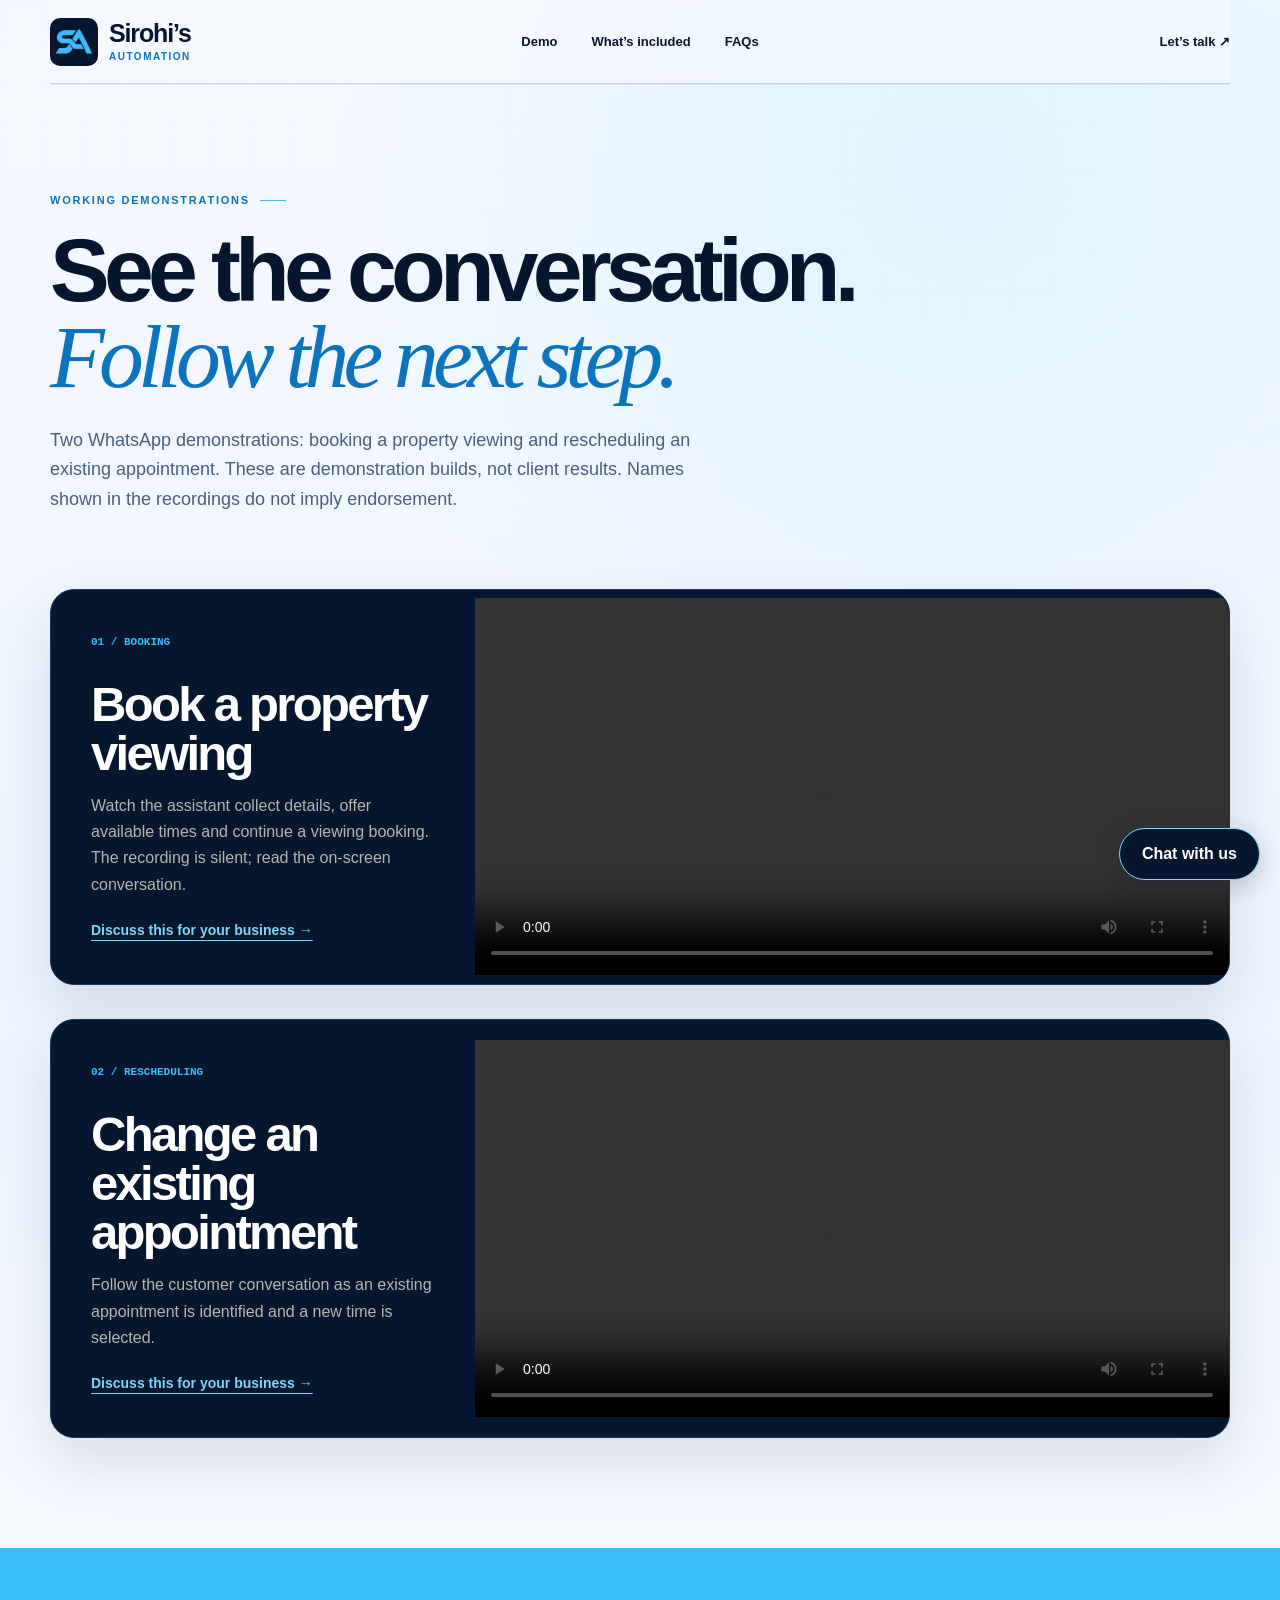
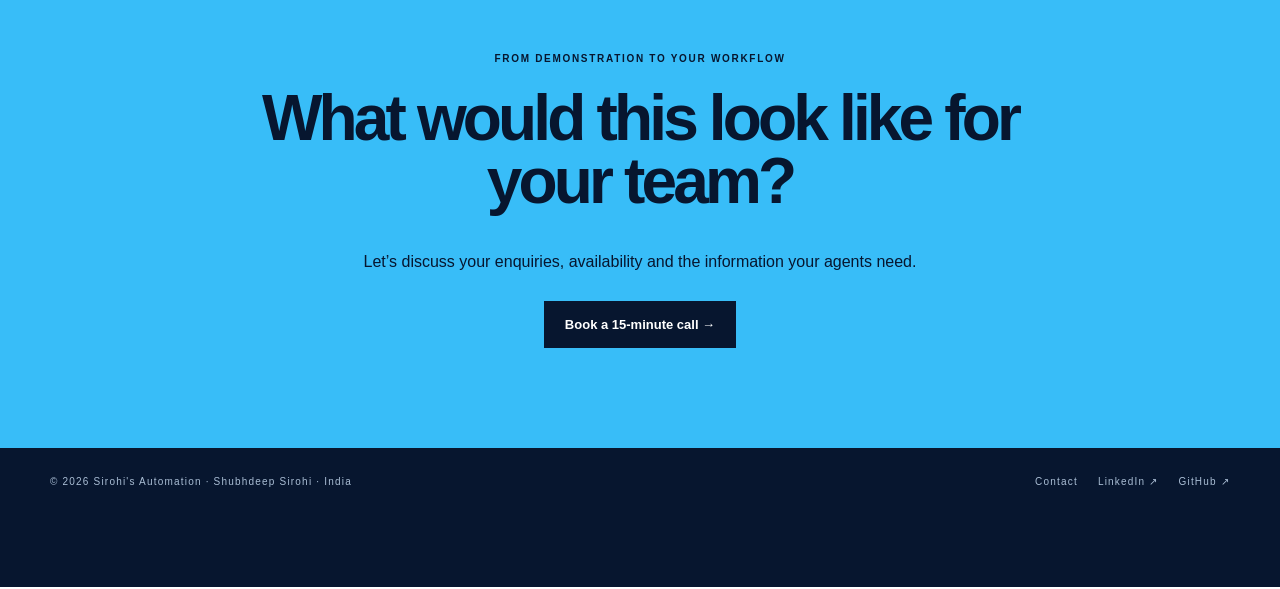
==== demos.html @ 4682abd0 "Use WebP logo across demos page" ====
<!doctype html>
<html lang="en"><head><meta charset="utf-8"><meta name="viewport" content="width=device-width,initial-scale=1"><title>Booking & Rescheduling Demos | Sirohi's Automation</title><meta name="description" content="Watch WhatsApp property viewing booking and rescheduling demonstrations, then discuss an enquiry workflow for your real-estate business."><link rel="canonical" href="https://sirohisautomation.com/demos.html"><link rel="stylesheet" href="styles.css?v=real-estate-5"><link rel="icon" type="image/webp" href="sirohi-logo.webp"></head><body><div class="page-noise" aria-hidden="true"></div><a class="skip-link" href="#main">Skip to content</a><header class="site-header"><a class="wordmark" href="index.html"><img class="brand-icon" src="sirohi-logo.webp" alt="" width="48" height="48"><span class="brand-text">Sirohi’s<span>Automation</span></span></a><nav aria-label="Main navigation"><a href="index.html#demo">Demo</a><a href="index.html#offer">What’s included</a><a href="index.html#faq">FAQs</a></nav><a class="header-cta" href="https://calendly.com/shubhdeepsirohi/30min" target="_blank" rel="noopener noreferrer">Let’s talk ↗</a></header><main id="main"><section class="demos-hero"><span class="kicker">WORKING DEMONSTRATIONS</span><h1>See the conversation.<br><em>Follow the next step.</em></h1><p>Two WhatsApp demonstrations: booking a property viewing and rescheduling an existing appointment. These are demonstration builds, not client results. Names shown in the recordings do not imply endorsement.</p></section><section class="demo-grid"><article class="demo-card"><div class="demo-card-copy"><span>01 / BOOKING</span><h2>Book a property viewing</h2><p>Watch the assistant collect details, offer available times and continue a viewing booking. The recording is silent; read the on-screen conversation.</p><a class="text-link" href="https://calendly.com/shubhdeepsirohi/30min" target="_blank" rel="noopener noreferrer">Discuss this for your business →</a></div><video controls preload="metadata" playsinline aria-label="Book a property viewing demonstration"><source src="booking-demo.mp4" type="video/mp4"><a href="booking-demo.mp4">Download this demo</a></video></article><article class="demo-card"><div class="demo-card-copy"><span>02 / RESCHEDULING</span><h2>Change an existing appointment</h2><p>Follow the customer conversation as an existing appointment is identified and a new time is selected.</p><a class="text-link" href="https://calendly.com/shubhdeepsirohi/30min" target="_blank" rel="noopener noreferrer">Discuss this for your business →</a></div><video controls preload="metadata" playsinline aria-label="Change an existing appointment demonstration"><source src="reschedule-demo.mp4" type="video/mp4"><a href="reschedule-demo.mp4">Download this demo</a></video></article></section><section class="demos-closing"><span>FROM DEMONSTRATION TO YOUR WORKFLOW</span><h2>What would this look like for your team?</h2><p>Let’s discuss your enquiries, availability and the information your agents need.</p><a href="https://calendly.com/shubhdeepsirohi/30min" target="_blank" rel="noopener noreferrer">Book a 15-minute call →</a></section></main><footer><span>© 2026 Sirohi's Automation · Shubhdeep Sirohi · India</span><div><a href="https://calendly.com/shubhdeepsirohi/30min" target="_blank" rel="noopener noreferrer">Contact</a><a href="https://www.linkedin.com/in/shubhdeep-sirohi-b2a466288/">LinkedIn ↗</a><a href="https://github.com/shubhdeepsirohi-del">GitHub ↗</a></div></footer><details class="business-chat">
  <summary><span class="chat-open-label">Chat with us</span><span class="chat-close-label">Close chat</span></summary>
  <section class="business-chat-panel" aria-label="Sirohi's Automation assistant">
    <div class="business-chat-header"><strong>Sirohi's Automation</strong><a href="https://cdn.botpress.cloud/webchat/v3.7/shareable.html?configUrl=https://files.bpcontent.cloud/2026/09/03/00/20260903002242-D4VPPEIN.json" target="_blank" rel="noopener noreferrer">Open in new tab ↗</a></div>
    <iframe src="https://cdn.botpress.cloud/webchat/v3.7/shareable.html?configUrl=https://files.bpcontent.cloud/2026/09/03/00/20260903002242-D4VPPEIN.json" title="Chat with Sirohi's Automation" loading="lazy" allow="clipboard-write"></iframe>
  </section>
</details>
<div class="scroll-progress" aria-hidden="true"><i></i></div><div class="cursor-glow" aria-hidden="true"></div><script>
(() => {
  const progress=document.querySelector('.scroll-progress i');
  const glow=document.querySelector('.cursor-glow');
  const revealables=[...document.querySelectorAll('main section, .demo-card, .journey article, .capability-grid article, .principles article, .faq-list details, .plans-table-wrap, .plans-cta')];
  revealables.forEach((el,i)=>{el.classList.add('reveal'); if(i%5===1)el.classList.add('reveal-delay-1'); if(i%5===2)el.classList.add('reveal-delay-2'); if(i%5===3)el.classList.add('reveal-delay-3');});
  const io=new IntersectionObserver(entries=>entries.forEach(e=>{if(e.isIntersecting){e.target.classList.add('in-view');io.unobserve(e.target)}}),{threshold:.12,rootMargin:'0px 0px -8% 0px'});
  revealables.forEach(el=>io.observe(el));
  const update=()=>{const h=document.documentElement.scrollHeight-innerHeight; progress.style.width=(h>0?(scrollY/h)*100:0)+'%';};
  addEventListener('scroll',update,{passive:true}); update();
  addEventListener('pointermove',e=>{if(glow){glow.style.opacity='.75';glow.style.left=e.clientX+'px';glow.style.top=e.clientY+'px';}},{passive:true});
})();
</script></body></html>
---- styles.css ----
:root{--ink:#10110f;--paper:#f3f1e9;--lime:#c7ff3d;--muted:#65665f}*{box-sizing:border-box}html{scroll-behavior:smooth}body{margin:0;background:var(--paper);color:var(--ink);font-family:Arial,Helvetica,sans-serif}a{color:inherit;text-decoration:none}.site-header{width:min(1180px,calc(100% - 40px));height:84px;margin:auto;display:grid;grid-template-columns:1fr auto 1fr;align-items:center;border-bottom:1px solid #c9c7be}.wordmark{font-size:25px;font-weight:900;letter-spacing:-.08em}.wordmark span{color:#79a900}nav{display:flex;gap:34px;font-size:13px;font-weight:700}.header-cta{justify-self:end;font-size:13px;font-weight:800}.hero{width:min(1180px,calc(100% - 40px));min-height:650px;margin:auto;padding:86px 0 76px;display:grid;grid-template-columns:1.12fr .88fr;gap:80px;align-items:center}.eyebrow{display:flex;align-items:center;gap:10px;font-size:12px;font-weight:800;letter-spacing:.14em;text-transform:uppercase}.eyebrow span{width:9px;height:9px;background:#79a900;border-radius:50%;box-shadow:0 0 0 5px #dbeeb0}.hero h1{margin:26px 0 24px;font-size:clamp(54px,6.3vw,91px);line-height:.94;letter-spacing:-.065em}.hero h1 em{color:#6f9615;font-family:Georgia,serif;font-weight:400}.hero-copy>p{max-width:630px;color:#51524d;font-size:18px;line-height:1.65}.hero-actions{display:flex;gap:12px;margin-top:38px}.button{min-height:50px;padding:0 22px;display:inline-flex;align-items:center;justify-content:center;border:1px solid var(--ink);font-size:13px;font-weight:800}.button.primary{color:var(--paper);background:var(--ink)}.system-card{position:relative;padding:24px;background:var(--ink);color:white;box-shadow:18px 18px 0 #cfd0c7;transform:rotate(1.2deg)}.system-card-top{display:flex;justify-content:space-between;font-size:10px;font-weight:800;letter-spacing:.15em;color:#a7a99f}.status{color:var(--lime)}.status i{display:inline-block;width:7px;height:7px;border-radius:50%;background:var(--lime)}.conversation{margin:28px 0 22px;display:flex;flex-direction:column;gap:10px}.bubble{width:86%;padding:13px 15px;font-size:13px;line-height:1.45;border-radius:3px 15px 15px 15px;background:#292b27}.bubble.customer{width:auto;max-width:82%;align-self:flex-end;color:var(--ink);background:var(--lime);border-radius:15px 3px 15px 15px}.system-line{display:flex;justify-content:space-between;padding:14px 0;border-top:1px solid #33352f;font-size:12px}.system-line b{color:var(--lime)}.confirmation{margin-top:16px;padding:17px;background:var(--lime);color:var(--ink);display:flex;flex-direction:column;gap:5px}.confirmation small{font-size:9px;font-weight:900;letter-spacing:.16em}.confirmation strong{font-size:19px}.signal-bar{min-height:66px;padding:18px 30px;background:var(--lime);display:flex;justify-content:center;align-items:center;gap:34px;font-size:11px;font-weight:900;letter-spacing:.12em}.signal-bar i{width:5px;height:5px;border-radius:50%;background:var(--ink)}.section{padding:110px max(20px,calc((100% - 1180px)/2))}.section-heading{display:grid;grid-template-columns:1.25fr .75fr;gap:70px;align-items:end;margin-bottom:64px}.section-heading.compact{margin-bottom:48px}.kicker,.proof-label{display:block;margin-bottom:17px;color:#688b17;font-size:11px;font-weight:900;letter-spacing:.16em}.section-heading h2,.approach h2,.about h2{margin:0;font-size:clamp(39px,5vw,66px);line-height:1;letter-spacing:-.055em}.section-heading>p{margin:0;color:var(--muted);line-height:1.7}.work{background:#fffef8}.journey{display:grid;grid-template-columns:repeat(4,1fr);border-block:1px solid #c9c7be}.journey article{min-height:220px;padding:25px 24px 30px;border-right:1px solid #c9c7be}.journey article:first-child{padding-left:0}.journey article:last-child{border:0}.journey article>span,.capability-grid article>span{color:#688b17;font:700 11px monospace}.journey h3{margin:72px 0 10px;font-size:21px}.journey p,.capability-grid p{margin:0;color:var(--muted);line-height:1.55}.proof-panel{margin-top:48px;padding:42px;background:var(--ink);color:white;display:grid;grid-template-columns:1fr auto;gap:70px;align-items:end}.proof-panel h3{margin:0 0 13px;font-size:30px}.proof-panel p{max-width:670px;margin:0;color:#b5b6af;line-height:1.65}.proof-panel a{color:var(--lime);font-size:13px;font-weight:800}.capability-grid{display:grid;grid-template-columns:repeat(2,1fr);border:1px solid #c9c7be}.capability-grid article{min-height:230px;padding:34px;border-bottom:1px solid #c9c7be}.capability-grid article:nth-child(odd){border-right:1px solid #c9c7be}.capability-grid article:nth-child(n+3){border-bottom:0}.capability-grid h3{margin:45px 0 12px;font-size:20px}.approach{background:var(--ink);color:white;display:grid;grid-template-columns:.9fr 1.1fr;gap:100px}.principles article{display:grid;grid-template-columns:50px 1fr;gap:20px;padding:29px 0;border-top:1px solid #393b35}.principles article:last-child{border-bottom:1px solid #393b35}.principles>article>span{color:var(--lime);font:700 11px monospace}.principles h3{margin:0 0 8px}.principles p{margin:0;color:#aaaca3;line-height:1.6}.about{display:grid;grid-template-columns:.75fr 1.25fr;gap:90px;align-items:center}.about-mark{aspect-ratio:1;display:grid;place-items:center;background:var(--lime);font-size:clamp(80px,13vw,170px);font-weight:900;letter-spacing:-.1em}.about-copy>p{max-width:680px;color:var(--muted);font-size:18px;line-height:1.7}.social-links{display:flex;gap:13px;margin-top:30px}.social-links a{padding:13px 17px;border:1px solid var(--ink);font-size:13px;font-weight:800}.closing{padding:110px 20px;background:var(--lime);text-align:center}.closing>span{font-size:10px;font-weight:900;letter-spacing:.17em}.closing h2{margin:21px auto 35px;font-size:clamp(43px,6vw,76px);line-height:.98;letter-spacing:-.06em}.closing a{display:inline-block;padding:16px 21px;background:var(--ink);color:white;font-size:13px;font-weight:800}footer{padding:28px max(20px,calc((100% - 1180px)/2));display:flex;justify-content:space-between;background:var(--ink);color:#92948c;font-size:10px;letter-spacing:.12em}@media(max-width:850px){.site-header{grid-template-columns:1fr 1fr}.site-header nav{display:none}.hero{grid-template-columns:1fr;gap:60px}.signal-bar{justify-content:flex-start;overflow:hidden;white-space:nowrap}.section-heading,.approach,.about{grid-template-columns:1fr;gap:45px}.journey{grid-template-columns:1fr 1fr}.proof-panel{grid-template-columns:1fr}.about-mark{max-width:450px}}@media(max-width:540px){.site-header,.hero{width:calc(100% - 28px)}.hero{min-height:auto;padding:60px 0}.hero h1{font-size:52px}.hero-actions{flex-direction:column}.system-card{padding:18px;box-shadow:9px 9px 0 #cfd0c7}.journey,.capability-grid{grid-template-columns:1fr}.journey article,.capability-grid article{min-height:180px;border-right:0!important;border-bottom:1px solid #c9c7be!important;padding-left:0}.proof-panel{padding:28px}.social-links{display:grid}footer{flex-direction:column;gap:10px}}
.demos-page{min-height:calc(100vh - 84px)}.demos-hero{width:min(1180px,calc(100% - 40px));margin:auto;padding:108px 0 74px}.demos-hero h1{margin:0;max-width:940px;font-size:clamp(52px,7vw,92px);line-height:.96;letter-spacing:-.065em}.demos-hero h1 em{color:#6f9615;font-family:Georgia,serif;font-weight:400}.demos-hero p{max-width:680px;margin:26px 0 0;color:var(--muted);font-size:18px;line-height:1.65}.demo-grid{padding:0 max(20px,calc((100% - 1180px)/2)) 110px;display:grid;gap:34px}.demo-card{overflow:hidden;background:var(--ink);color:white;display:grid;grid-template-columns:.72fr 1.28fr;align-items:stretch}.demo-card-copy{padding:46px 40px;display:flex;flex-direction:column;justify-content:center}.demo-card-copy>span{color:var(--lime);font:700 11px monospace}.demo-card-copy h2{margin:32px 0 15px;font-size:clamp(30px,4vw,49px);line-height:1;letter-spacing:-.055em}.demo-card-copy p{margin:0;color:#b5b6af;line-height:1.65}.demo-card video{display:block;width:100%;height:100%;min-height:390px;object-fit:contain;background:#050505}.demos-closing{padding:100px 20px;background:var(--lime);text-align:center}.demos-closing>span{font-size:10px;font-weight:900;letter-spacing:.17em}.demos-closing h2{max-width:820px;margin:21px auto 35px;font-size:clamp(40px,5vw,67px);line-height:.98;letter-spacing:-.06em}.demos-closing a{display:inline-block;padding:16px 21px;background:var(--ink);color:white;font-size:13px;font-weight:800}@media(max-width:850px){.demos-hero{padding:72px 0 52px}.demo-card{grid-template-columns:1fr}.demo-card-copy{padding:36px 28px}.demo-card video{min-height:0}}@media(max-width:540px){.demos-hero{width:calc(100% - 28px)}.demos-hero h1{font-size:50px}.demo-grid{padding-bottom:70px}.demo-card-copy{padding:30px 24px}}
:root{--ink:#07162f;--paper:#edf4ff;--lime:#38bdf8;--muted:#496078}body{background:var(--paper);color:var(--ink)}.site-header{border-bottom-color:#bfd0e5}.wordmark span{color:#0b74bd}.eyebrow span{background:#38bdf8;box-shadow:0 0 0 5px #cceeff}.hero h1 em,.kicker,.proof-label,.journey article>span,.capability-grid article>span{color:#0b74bd}.hero-copy>p,.section-heading>p,.journey p,.capability-grid p,.about-copy>p{color:var(--muted)}.button{border-color:#12345b}.button.primary{background:#07162f;color:#fff}.system-card,.proof-panel,.approach,footer{background:#07162f}.system-card{box-shadow:18px 18px 0 #bdd0e5}.system-card-top{color:#aabed5}.status,.system-line b,.proof-panel a,.principles>article>span{color:#38bdf8}.status i{background:#38bdf8}.bubble{background:#12345b}.bubble.customer,.confirmation,.signal-bar,.about-mark,.closing{background:#38bdf8;color:#07162f}.system-line{border-top-color:#27476c}.journey,.capability-grid,.journey article,.capability-grid article{border-color:#bfd0e5}.work{background:#fff}.principles article{border-color:#27476c}.principles p,.proof-panel p,footer{color:#aabed5}.social-links a{border-color:#12345b}.closing a{background:#07162f;color:#fff}

/* Business assistant: shared across the homepage and demos. */
.business-chat{position:fixed;right:20px;bottom:20px;z-index:1000}
.business-chat>summary{list-style:none;cursor:pointer;padding:16px 22px;border:1px solid #80d5fa;border-radius:28px;background:#07162f;color:#fff;box-shadow:0 6px 24px #07162f33;font-size:16px;font-weight:700;text-align:center}
.business-chat>summary::-webkit-details-marker{display:none}
.business-chat>summary:focus-visible,.business-chat-header a:focus-visible{outline:3px solid #0b74bd;outline-offset:4px}
.chat-close-label{display:none}
.business-chat[open] .chat-open-label{display:none}
.business-chat[open] .chat-close-label{display:inline}
.business-chat-panel{position:absolute;right:0;bottom:68px;width:min(400px,calc(100vw - 32px));height:min(620px,calc(100vh - 120px));height:min(620px,calc(100dvh - 120px));display:flex;flex-direction:column;overflow:hidden;border:1px solid #bfd0e5;border-radius:16px;background:#fff;box-shadow:0 12px 48px #07162f33}
.business-chat-header{display:flex;flex-wrap:wrap;align-items:center;justify-content:space-between;gap:8px;padding:14px 16px;background:#07162f;color:#fff;font-size:14px}
.business-chat-header a{color:#80d5fa;text-decoration:underline}
.business-chat-panel iframe{display:block;width:100%;flex:1;min-height:0;border:0;background:#fff}
@media(max-width:540px){.business-chat{right:16px;bottom:16px}}

/* Sirohi Automation wordmark. */
.wordmark{display:inline-block;justify-self:start;font-size:25px;line-height:1;letter-spacing:-.04em}
.wordmark span{display:block;margin-top:5px;font-size:11px;line-height:1.2;letter-spacing:.14em;text-transform:uppercase}

/* Sirohi Automation logo lockup. */
.wordmark{display:flex;align-items:center;gap:11px}
.wordmark .brand-icon{display:block;flex:none;width:48px;height:48px;object-fit:contain;background:#07162f;border-radius:10px}
.wordmark .brand-text{display:block;margin:0;color:var(--ink);font-size:25px;line-height:1;letter-spacing:-.04em;text-transform:none}
.wordmark .brand-text>span{margin-top:5px;color:#0b74bd;font-size:10px;line-height:1.2;letter-spacing:.15em;text-transform:uppercase}
.about-mark{background:#07162f;overflow:hidden}
.about-mark img{display:block;width:100%;height:auto;object-fit:contain}
@media(max-width:540px){.site-header{grid-template-columns:auto 1fr;column-gap:12px}.wordmark{gap:8px}.wordmark .brand-icon{width:40px;height:40px}.wordmark .brand-text{font-size:22px}.wordmark .brand-text>span{font-size:9px}.header-cta{font-size:12px}}

/* Real-estate offer and direct enquiry flow. */
html{scroll-padding-top:24px}a:focus-visible,summary:focus-visible{outline:3px solid #0b74bd;outline-offset:5px}.skip-link{position:absolute;left:20px;top:-100px;padding:14px;background:#fff;z-index:2000}.skip-link:focus{top:10px}.hero{gap:48px;min-height:610px;padding:68px 0}.hero h1{font-size:clamp(44px,5.1vw,70px);line-height:1.02}.hero-note,.section-note{font-size:14px!important;line-height:1.7;color:var(--muted)}.section-note{margin:24px 0}.hero-actions{flex-wrap:wrap}.demo-card-copy h3{font-size:34px;line-height:1.1;letter-spacing:-.035em}.text-link{display:inline-block;margin-top:24px;font-size:14px;font-weight:700;text-decoration:underline;text-underline-offset:5px}.demo-card .text-link{color:#80d5fa}.demo-card video{height:auto;min-height:0;align-self:center}.demo-card{background:#07162f}.demos-hero h1 em{color:#0b74bd}.demos-closing{background:#38bdf8}.journey h3{margin-top:40px}.capability-grid article{border-bottom:1px solid #bfd0e5}.faq-list{max-width:900px}.faq-list details{border-top:1px solid #bfd0e5;padding:22px 0}.faq-list details:last-child{border-bottom:1px solid #bfd0e5}.faq-list summary{cursor:pointer;font-size:19px;font-weight:700;line-height:1.4}.faq-list p{color:var(--muted);line-height:1.75;max-width:800px;margin-bottom:0}.closing>p,.demos-closing>p{max-width:750px;margin:0 auto 26px;line-height:1.7}.closing .contact-note{margin-top:24px;font-size:14px}.closing .contact-note a,.closing .alternate-contact{padding:0;background:transparent;color:var(--ink);text-decoration:underline}.closing .alternate-contact{font-size:14px}footer{gap:24px;padding-bottom:100px}footer div{display:flex;flex-wrap:wrap;gap:20px}.system-card{transform:none}.about-mark{max-width:290px}.about{grid-template-columns:.6fr 1.4fr}.kicker{line-height:1.6}
@media(max-width:850px){.about{grid-template-columns:1fr}.hero{gap:42px}.section{padding-top:72px;padding-bottom:72px}}@media(max-width:540px){.hero h1{font-size:45px}.hero-actions{align-items:stretch}.system-card-top{gap:10px;font-size:9px}.confirmation strong{font-size:17px}.section-heading{gap:24px}.journey article{padding:24px 0}.capability-grid article{padding:25px!important}.site-header{height:82px}.header-cta{padding:12px 0}.closing{padding:75px 20px}.about-mark{max-width:220px}.demo-card-copy h3{font-size:30px}}
@media(prefers-reduced-motion:reduce){html{scroll-behavior:auto}}

/* Layered SA monogram: compact fintech-style lockup, original to Sirohi's Automation. */
.wordmark .brand-monogram{position:relative;display:block;flex:none;width:48px;height:48px;background:transparent;border-radius:0;overflow:visible}
.brand-monogram i,.brand-monogram b{position:absolute;display:grid;place-items:center;width:34px;height:40px;border-radius:9px;font-style:normal;font-size:24px;font-weight:900;line-height:1;letter-spacing:-.08em;color:#fff;box-shadow:0 3px 10px #07162f26}
.brand-monogram i{left:0;top:1px;background:#07162f;z-index:2}
.brand-monogram b{right:0;bottom:1px;background:#0b74bd;z-index:1}
.wordmark .brand-text{font-weight:900;letter-spacing:-.045em}
@media(max-width:540px){.wordmark .brand-monogram{width:40px;height:40px}.brand-monogram i,.brand-monogram b{width:29px;height:34px;font-size:20px;border-radius:8px}}

/* Cutting-edge interaction layer */
body{overflow-x:hidden}
body::before{content:"";position:fixed;inset:0;pointer-events:none;z-index:-1;background-image:linear-gradient(#07162f08 1px,transparent 1px),linear-gradient(90deg,#07162f08 1px,transparent 1px);background-size:72px 72px;mask-image:linear-gradient(to bottom,black,transparent 78%)}
.scroll-progress{position:fixed;left:0;top:0;width:100%;height:3px;z-index:3000;background:transparent}
.scroll-progress i{display:block;height:100%;width:0;background:#38bdf8;box-shadow:0 0 18px #38bdf899}
.cursor-glow{position:fixed;left:0;top:0;width:260px;height:260px;border-radius:50%;pointer-events:none;z-index:-1;background:radial-gradient(circle,#38bdf51c 0,transparent 68%);transform:translate(-50%,-50%);opacity:0;transition:opacity .25s ease}
.reveal{opacity:0;transform:translateY(34px);transition:opacity .75s cubic-bezier(.2,.7,.2,1),transform .75s cubic-bezier(.2,.7,.2,1)}
.reveal.in-view{opacity:1;transform:none}
.reveal-delay-1{transition-delay:.08s}.reveal-delay-2{transition-delay:.16s}.reveal-delay-3{transition-delay:.24s}
.hero .system-card{transition:transform .5s cubic-bezier(.2,.8,.2,1),box-shadow .5s ease}
.hero .system-card:hover{transform:translateY(-8px) rotate(-.6deg);box-shadow:26px 26px 0 #bdd0e5}
.button,.header-cta,.text-link,.closing a,.plans-cta a{transition:transform .25s ease,box-shadow .25s ease,background .25s ease}
.button:hover,.header-cta:hover,.closing a:hover,.plans-cta a:hover{transform:translateY(-3px)}
.capability-grid article,.journey article,.principles article,.faq-list details{transition:background .3s ease,transform .3s ease}
.capability-grid article:hover,.journey article:hover{background:#f4f9ff}
.journey article:hover{transform:translateY(-4px)}
.demo-card{transition:transform .45s cubic-bezier(.2,.8,.2,1),box-shadow .45s ease}
.demo-card:hover{transform:translateY(-6px);box-shadow:0 24px 70px #07162f1c}
.site-header{position:sticky;top:0;z-index:100;background:#edf4ffe8;backdrop-filter:blur(18px);-webkit-backdrop-filter:blur(18px)}
.kicker{position:relative}
.kicker::after{content:"";display:inline-block;width:26px;height:1px;margin:0 0 3px 10px;background:#38bdf8}
.business-chat>summary{transition:transform .25s ease,box-shadow .25s ease}
.business-chat>summary:hover{transform:translateY(-3px);box-shadow:0 10px 30px #07162f40}
@media(max-width:540px){body::before{background-size:44px 44px}.cursor-glow{display:none}.reveal{transform:translateY(20px)}}
@media(prefers-reduced-motion:reduce){.reveal{opacity:1;transform:none;transition:none}.demo-card,.hero .system-card,.button,.header-cta,.closing a,.plans-cta a{transition:none}}

/* Premium product-visual layer */
:root{--glow:#38bdf8;--deep:#07162f;--line:#bfd0e5}
body{background:radial-gradient(circle at 75% 8%,#dff4ff 0,transparent 28%),linear-gradient(180deg,#f5f9ff 0%,#edf4ff 48%,#fff 100%)}
body::before{content:"";position:fixed;inset:0;pointer-events:none;opacity:.28;background-image:linear-gradient(rgba(7,22,47,.045) 1px,transparent 1px),linear-gradient(90deg,rgba(7,22,47,.045) 1px,transparent 1px);background-size:42px 42px;mask-image:linear-gradient(to bottom,black,transparent 70%);z-index:-1}
.site-header{background:rgba(245,249,255,.72);backdrop-filter:blur(18px);-webkit-backdrop-filter:blur(18px);position:sticky;top:0;z-index:900;box-shadow:0 1px 0 rgba(7,22,47,.05)}
.site-header nav a{position:relative;transition:color .2s ease}.site-header nav a::after{content:"";position:absolute;left:0;right:0;bottom:-9px;height:2px;background:var(--glow);transform:scaleX(0);transform-origin:left;transition:transform .25s ease}.site-header nav a:hover{color:#0b74bd}.site-header nav a:hover::after{transform:scaleX(1)}
.hero{position:relative;isolation:isolate;min-height:720px}.hero-copy{position:relative;z-index:2}.hero h1{font-weight:800;text-wrap:balance}.hero h1 em{position:relative}.hero h1 em::after{content:"";position:absolute;left:0;right:12%;bottom:-8px;height:3px;background:linear-gradient(90deg,var(--glow),transparent);transform-origin:left}
.hero-actions .button{transition:transform .25s ease,box-shadow .25s ease,background .25s ease}.hero-actions .button:hover{transform:translateY(-4px);box-shadow:0 14px 30px rgba(7,22,47,.14)}
.system-card{overflow:visible;border:1px solid #27476c;border-radius:22px;box-shadow:24px 24px 0 rgba(189,208,229,.8),0 30px 70px rgba(7,22,47,.15);transform:rotate(1deg);transition:transform .5s cubic-bezier(.2,.8,.2,1),box-shadow .5s ease}.system-card:hover{transform:rotate(0) translateY(-10px);box-shadow:30px 34px 0 rgba(189,208,229,.65),0 40px 90px rgba(7,22,47,.22)}
.system-card-top{padding-bottom:5px}.live-dot{display:inline-block;width:7px;height:7px;margin-right:7px;border-radius:50%;background:#38bdf8;box-shadow:0 0 0 5px rgba(56,189,248,.12),0 0 18px #38bdf8;animation:pulse-dot 1.8s infinite}
.system-head{display:flex;justify-content:space-between;align-items:end;margin:24px 0 20px;padding-bottom:18px;border-bottom:1px solid #27476c}.micro-label,.system-grid span{display:block;font-size:9px;letter-spacing:.14em;color:#8fa8c3;font-weight:800}.system-head strong{display:block;margin-top:5px;font-size:24px}.confidence{font-size:20px;font-weight:800;color:#38bdf8;text-align:right}.confidence small{display:block;color:#8fa8c3;font-size:8px;text-transform:uppercase;letter-spacing:.12em}
.flow-visual{display:grid;grid-template-columns:1fr 26px 1fr 26px 1fr;align-items:center;margin:8px 0 25px}.flow-node{padding:12px 8px;border:1px solid #27476c;border-radius:12px;background:#0b203f;text-align:center;transition:transform .3s ease,border-color .3s ease}.flow-node:hover{transform:translateY(-4px);border-color:#38bdf8}.flow-node.active{border-color:#38bdf8;box-shadow:inset 0 0 22px rgba(56,189,248,.08)}.node-icon{display:grid;place-items:center;width:27px;height:27px;margin:0 auto 7px;border-radius:8px;background:#38bdf8;color:#07162f;font-size:9px;font-weight:900}.flow-node b{display:block;font-size:9px;letter-spacing:.08em}.flow-node small{display:block;margin-top:4px;color:#8fa8c3;font-size:8px}.flow-connector{display:flex;gap:3px;justify-content:center}.flow-connector i{width:4px;height:4px;border-radius:50%;background:#38bdf8;animation:travel 1.2s infinite}.flow-connector i:nth-child(2){animation-delay:.2s}.flow-connector i:nth-child(3){animation-delay:.4s}
.system-grid{display:grid;grid-template-columns:repeat(3,1fr);gap:1px;margin-top:18px;background:#27476c}.system-grid>div{padding:12px;background:#07162f}.system-grid b{display:block;margin-top:5px;font-size:11px;color:#dbeeff}.confirmation{border-radius:12px}.confirmation span{font-size:10px;opacity:.72}.floating-chip{position:absolute;padding:8px 11px;border:1px solid rgba(56,189,248,.35);border-radius:999px;background:rgba(7,22,47,.88);backdrop-filter:blur(8px);color:#dbeeff;font-size:9px;font-weight:800;letter-spacing:.08em;box-shadow:0 8px 24px rgba(7,22,47,.2);animation:float-chip 4s ease-in-out infinite}.chip-top{top:110px;right:-25px}.chip-bottom{bottom:110px;left:-35px;animation-delay:-2s}
.hero-orbit{position:absolute;border:1px solid rgba(56,189,248,.16);border-radius:50%;pointer-events:none;z-index:-1}.orbit-one{width:480px;height:480px;right:-140px;top:20px}.orbit-two{width:650px;height:650px;right:-225px;top:-65px}
.signal-bar{position:relative;overflow:hidden;background:#07162f;color:#aabed5;border-top:1px solid #27476c;border-bottom:1px solid #27476c}.signal-bar span{transition:color .2s ease}.signal-bar span:hover{color:#38bdf8}.signal-bar::after{content:"";position:absolute;inset:0;background:linear-gradient(90deg,transparent,rgba(56,189,248,.08),transparent);transform:translateX(-100%);animation:scan 5s linear infinite}
.section-heading h2{font-weight:800}.section-heading h2::selection,.hero h1::selection{background:#38bdf8;color:#07162f}
.demo-card{border:1px solid #16385e;border-radius:24px;box-shadow:0 24px 60px rgba(7,22,47,.12);transition:transform .35s ease,box-shadow .35s ease;position:relative}.demo-card:hover{transform:translateY(-8px);box-shadow:0 34px 80px rgba(7,22,47,.18)}.demo-card video{background:#030b18}.capability-grid{border-radius:20px;overflow:hidden;box-shadow:0 18px 50px rgba(7,22,47,.06)}.capability-grid article{background:rgba(255,255,255,.72);transition:background .25s ease,transform .25s ease}.capability-grid article:hover{background:#f5fbff;transform:translateY(-3px)}
.journey{border-radius:20px;overflow:hidden;box-shadow:0 18px 50px rgba(7,22,47,.05)}.journey article{background:rgba(255,255,255,.7);transition:background .25s ease}.journey article:hover{background:#f2faff}.principles article{transition:padding-left .3s ease}.principles article:hover{padding-left:12px}
.faq-list{max-width:950px}.faq-list details{border-bottom:1px solid #bfd0e5;padding:0}.faq-list summary{padding:24px 0;font-size:17px;font-weight:800;cursor:pointer;list-style:none;display:flex;justify-content:space-between;gap:20px}.faq-list summary::-webkit-details-marker{display:none}.faq-list summary::after{content:"+";font-size:24px;font-weight:400;color:#0b74bd;transition:transform .25s ease}.faq-list details[open] summary::after{transform:rotate(45deg)}.faq-list details p{max-width:760px;padding:0 0 25px;margin:0;color:#496078;line-height:1.7}
.about-mark{position:relative;overflow:hidden;border-radius:24px;box-shadow:20px 20px 0 #bdd0e5}.about-mark img{width:58%;height:58%;object-fit:contain;filter:drop-shadow(0 18px 30px rgba(7,22,47,.18));transition:transform .5s ease}.about-mark:hover img{transform:scale(1.07) rotate(-3deg)}
.closing{position:relative;overflow:hidden}.closing::before,.closing::after{content:"";position:absolute;border:1px solid rgba(7,22,47,.12);border-radius:50%;pointer-events:none}.closing::before{width:560px;height:560px;left:-240px;top:-340px}.closing::after{width:420px;height:420px;right:-180px;bottom:-300px}
.scroll-progress{height:3px;background:transparent}.scroll-progress i{background:linear-gradient(90deg,#38bdf8,#7dd3fc,#38bdf8);box-shadow:0 0 12px rgba(56,189,248,.65)}
.cursor-glow{width:320px;height:320px;background:radial-gradient(circle,rgba(56,189,248,.13),transparent 65%);filter:blur(3px);mix-blend-mode:multiply}
@keyframes pulse-dot{0%,100%{opacity:1;transform:scale(1)}50%{opacity:.45;transform:scale(.8)}}@keyframes travel{0%{opacity:.15;transform:translateX(-3px)}50%{opacity:1;transform:translateX(3px)}100%{opacity:.15;transform:translateX(-3px)}}@keyframes scan{to{transform:translateX(100%)}}@keyframes float-chip{0%,100%{transform:translateY(0)}50%{transform:translateY(-8px)}}
@media(max-width:850px){.hero{min-height:auto}.flow-visual{grid-template-columns:1fr;gap:8px}.flow-connector{transform:rotate(90deg);height:18px}.chip-top{right:5px;top:80px}.chip-bottom{left:5px;bottom:80px}.orbit-one{right:-260px}.orbit-two{right:-360px}}
@media(prefers-reduced-motion:reduce){.live-dot,.flow-connector i,.signal-bar::after,.floating-chip{animation:none}.system-card,.demo-card{transition:none}}
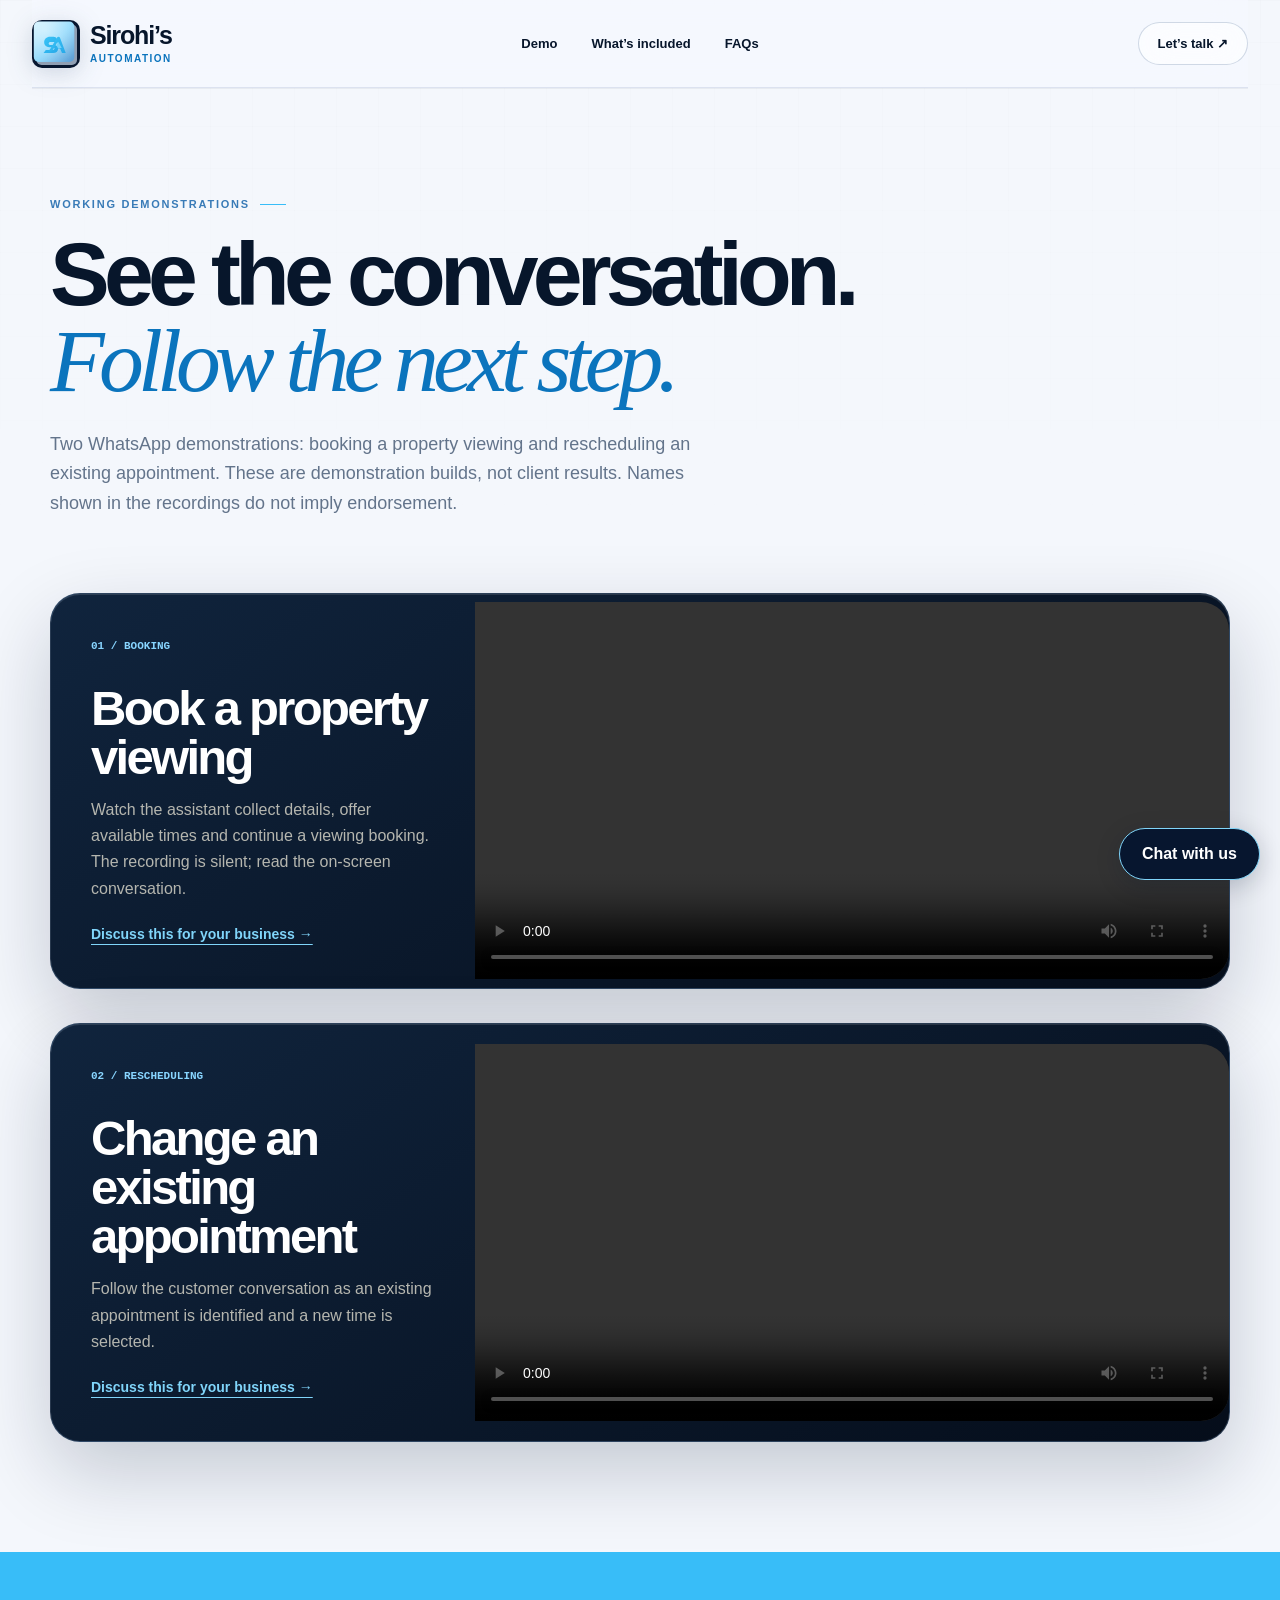
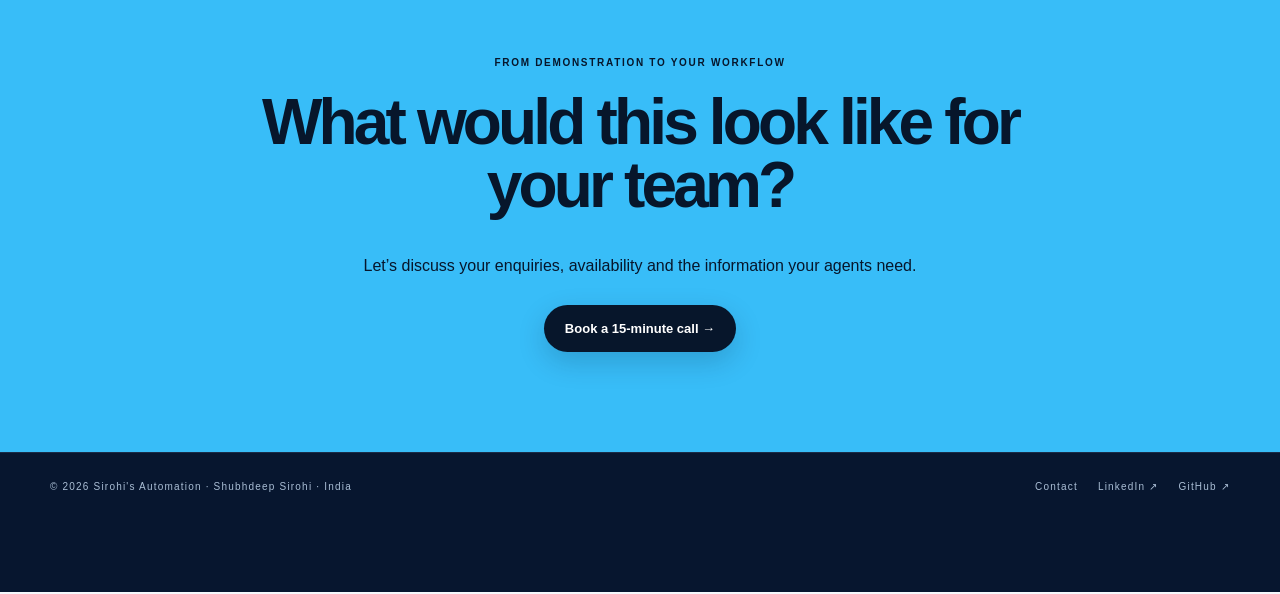
==== commit a01a2ab8: "Apply new SA logo and shared visual system across site" ====
--- a/demos.html
+++ b/demos.html
@@ -1,5 +1,5 @@
 <!doctype html>
-<html lang="en"><head><meta charset="utf-8"><meta name="viewport" content="width=device-width,initial-scale=1"><title>Booking & Rescheduling Demos | Sirohi's Automation</title><meta name="description" content="Watch WhatsApp property viewing booking and rescheduling demonstrations, then discuss an enquiry workflow for your real-estate business."><link rel="canonical" href="https://sirohisautomation.com/demos.html"><link rel="stylesheet" href="styles.css?v=real-estate-5"><link rel="icon" type="image/webp" href="sirohi-logo.webp"></head><body><div class="page-noise" aria-hidden="true"></div><a class="skip-link" href="#main">Skip to content</a><header class="site-header"><a class="wordmark" href="index.html"><img class="brand-icon" src="sirohi-logo.webp" alt="" width="48" height="48"><span class="brand-text">Sirohi’s<span>Automation</span></span></a><nav aria-label="Main navigation"><a href="index.html#demo">Demo</a><a href="index.html#offer">What’s included</a><a href="index.html#faq">FAQs</a></nav><a class="header-cta" href="https://calendly.com/shubhdeepsirohi/30min" target="_blank" rel="noopener noreferrer">Let’s talk ↗</a></header><main id="main"><section class="demos-hero"><span class="kicker">WORKING DEMONSTRATIONS</span><h1>See the conversation.<br><em>Follow the next step.</em></h1><p>Two WhatsApp demonstrations: booking a property viewing and rescheduling an existing appointment. These are demonstration builds, not client results. Names shown in the recordings do not imply endorsement.</p></section><section class="demo-grid"><article class="demo-card"><div class="demo-card-copy"><span>01 / BOOKING</span><h2>Book a property viewing</h2><p>Watch the assistant collect details, offer available times and continue a viewing booking. The recording is silent; read the on-screen conversation.</p><a class="text-link" href="https://calendly.com/shubhdeepsirohi/30min" target="_blank" rel="noopener noreferrer">Discuss this for your business →</a></div><video controls preload="metadata" playsinline aria-label="Book a property viewing demonstration"><source src="booking-demo.mp4" type="video/mp4"><a href="booking-demo.mp4">Download this demo</a></video></article><article class="demo-card"><div class="demo-card-copy"><span>02 / RESCHEDULING</span><h2>Change an existing appointment</h2><p>Follow the customer conversation as an existing appointment is identified and a new time is selected.</p><a class="text-link" href="https://calendly.com/shubhdeepsirohi/30min" target="_blank" rel="noopener noreferrer">Discuss this for your business →</a></div><video controls preload="metadata" playsinline aria-label="Change an existing appointment demonstration"><source src="reschedule-demo.mp4" type="video/mp4"><a href="reschedule-demo.mp4">Download this demo</a></video></article></section><section class="demos-closing"><span>FROM DEMONSTRATION TO YOUR WORKFLOW</span><h2>What would this look like for your team?</h2><p>Let’s discuss your enquiries, availability and the information your agents need.</p><a href="https://calendly.com/shubhdeepsirohi/30min" target="_blank" rel="noopener noreferrer">Book a 15-minute call →</a></section></main><footer><span>© 2026 Sirohi's Automation · Shubhdeep Sirohi · India</span><div><a href="https://calendly.com/shubhdeepsirohi/30min" target="_blank" rel="noopener noreferrer">Contact</a><a href="https://www.linkedin.com/in/shubhdeep-sirohi-b2a466288/">LinkedIn ↗</a><a href="https://github.com/shubhdeepsirohi-del">GitHub ↗</a></div></footer><details class="business-chat">
+<html lang="en"><head><meta charset="utf-8"><meta name="viewport" content="width=device-width,initial-scale=1"><title>Booking & Rescheduling Demos | Sirohi's Automation</title><meta name="description" content="Watch WhatsApp property viewing booking and rescheduling demonstrations, then discuss an enquiry workflow for your real-estate business."><link rel="canonical" href="https://sirohisautomation.com/demos.html"><link rel="stylesheet" href="styles.css?v=real-estate-7"><link rel="icon" type="image/webp" href="sirohi-logo-new.svg"></head><body><div class="page-noise" aria-hidden="true"></div><a class="skip-link" href="#main">Skip to content</a><header class="site-header"><a class="wordmark" href="index.html"><img class="brand-icon" src="sirohi-logo-new.svg" alt="" width="48" height="48"><span class="brand-text">Sirohi’s<span>Automation</span></span></a><nav aria-label="Main navigation"><a href="index.html#demo">Demo</a><a href="index.html#offer">What’s included</a><a href="index.html#faq">FAQs</a></nav><a class="header-cta" href="https://calendly.com/shubhdeepsirohi/30min" target="_blank" rel="noopener noreferrer">Let’s talk ↗</a></header><main id="main"><section class="demos-hero"><span class="kicker">WORKING DEMONSTRATIONS</span><h1>See the conversation.<br><em>Follow the next step.</em></h1><p>Two WhatsApp demonstrations: booking a property viewing and rescheduling an existing appointment. These are demonstration builds, not client results. Names shown in the recordings do not imply endorsement.</p></section><section class="demo-grid"><article class="demo-card"><div class="demo-card-copy"><span>01 / BOOKING</span><h2>Book a property viewing</h2><p>Watch the assistant collect details, offer available times and continue a viewing booking. The recording is silent; read the on-screen conversation.</p><a class="text-link" href="https://calendly.com/shubhdeepsirohi/30min" target="_blank" rel="noopener noreferrer">Discuss this for your business →</a></div><video controls preload="metadata" playsinline aria-label="Book a property viewing demonstration"><source src="booking-demo.mp4" type="video/mp4"><a href="booking-demo.mp4">Download this demo</a></video></article><article class="demo-card"><div class="demo-card-copy"><span>02 / RESCHEDULING</span><h2>Change an existing appointment</h2><p>Follow the customer conversation as an existing appointment is identified and a new time is selected.</p><a class="text-link" href="https://calendly.com/shubhdeepsirohi/30min" target="_blank" rel="noopener noreferrer">Discuss this for your business →</a></div><video controls preload="metadata" playsinline aria-label="Change an existing appointment demonstration"><source src="reschedule-demo.mp4" type="video/mp4"><a href="reschedule-demo.mp4">Download this demo</a></video></article></section><section class="demos-closing"><span>FROM DEMONSTRATION TO YOUR WORKFLOW</span><h2>What would this look like for your team?</h2><p>Let’s discuss your enquiries, availability and the information your agents need.</p><a href="https://calendly.com/shubhdeepsirohi/30min" target="_blank" rel="noopener noreferrer">Book a 15-minute call →</a></section></main><footer><span>© 2026 Sirohi's Automation · Shubhdeep Sirohi · India</span><div><a href="https://calendly.com/shubhdeepsirohi/30min" target="_blank" rel="noopener noreferrer">Contact</a><a href="https://www.linkedin.com/in/shubhdeep-sirohi-b2a466288/">LinkedIn ↗</a><a href="https://github.com/shubhdeepsirohi-del">GitHub ↗</a></div></footer><details class="business-chat">
   <summary><span class="chat-open-label">Chat with us</span><span class="chat-close-label">Close chat</span></summary>
   <section class="business-chat-panel" aria-label="Sirohi's Automation assistant">
     <div class="business-chat-header"><strong>Sirohi's Automation</strong><a href="https://cdn.botpress.cloud/webchat/v3.7/shareable.html?configUrl=https://files.bpcontent.cloud/2026/09/03/00/20260903002242-D4VPPEIN.json" target="_blank" rel="noopener noreferrer">Open in new tab ↗</a></div>
--- a/styles.css
+++ b/styles.css
@@ -94,3 +94,121 @@
 @keyframes pulse-dot{0%,100%{opacity:1;transform:scale(1)}50%{opacity:.45;transform:scale(.8)}}@keyframes travel{0%{opacity:.15;transform:translateX(-3px)}50%{opacity:1;transform:translateX(3px)}100%{opacity:.15;transform:translateX(-3px)}}@keyframes scan{to{transform:translateX(100%)}}@keyframes float-chip{0%,100%{transform:translateY(0)}50%{transform:translateY(-8px)}}
 @media(max-width:850px){.hero{min-height:auto}.flow-visual{grid-template-columns:1fr;gap:8px}.flow-connector{transform:rotate(90deg);height:18px}.chip-top{right:5px;top:80px}.chip-bottom{left:5px;bottom:80px}.orbit-one{right:-260px}.orbit-two{right:-360px}}
 @media(prefers-reduced-motion:reduce){.live-dot,.flow-connector i,.signal-bar::after,.floating-chip{animation:none}.system-card,.demo-card{transition:none}}
+
+
+/* Strategy points from the website brief */
+.strategy-grid{display:grid;grid-template-columns:repeat(3,minmax(0,1fr));border:1px solid #bfd0e5;background:#fff}
+.strategy-grid article{min-height:300px;padding:30px;border-right:1px solid #bfd0e5;display:flex;flex-direction:column;align-items:flex-start}
+.strategy-grid article:last-child{border-right:0}
+.strategy-grid article>span{font-size:10px;font-weight:900;letter-spacing:.12em;color:#0b74bd}
+.strategy-grid h3{margin:45px 0 13px;font-size:clamp(22px,2.4vw,30px);line-height:1.08;letter-spacing:-.035em}
+.strategy-grid p{margin:0;color:#496078;line-height:1.65}
+.strategy-grid small{display:block;margin-top:auto;padding-top:22px;color:#667d95;line-height:1.5;font-size:11px}
+.brand-icon{display:block;width:48px;height:48px;object-fit:contain}
+.wordmark{display:flex;align-items:center;gap:10px;letter-spacing:normal}
+.brand-text{font-size:23px;font-weight:900;letter-spacing:-.07em;line-height:.95}
+.brand-text span{display:block;margin-top:4px;font-size:15px;letter-spacing:-.04em}
+@media(max-width:850px){.strategy-grid{grid-template-columns:1fr}.strategy-grid article{min-height:0;border-right:0;border-bottom:1px solid #bfd0e5;padding:28px}.strategy-grid article:last-child{border-bottom:0}.strategy-grid h3{margin:28px 0 12px}.strategy-grid small{margin-top:20px}}
+
+
+/* Premium titanium + glass visual direction inspired by flagship phone hardware */
+:root{--ink:#081426;--paper:#f3f6fb;--lime:#8ed8ff;--muted:#607087}
+body{background:radial-gradient(ellipse at 78% 8%,rgba(137,202,255,.22),transparent 34%),var(--paper)}
+.site-header{border-bottom:1px solid rgba(112,139,174,.25)}
+.wordmark{letter-spacing:-.045em}
+.brand-icon{filter:drop-shadow(0 5px 12px rgba(25,54,90,.18))}
+.header-cta,.button,.social-links a{border-radius:999px}
+.header-cta{padding:13px 19px;border:1px solid rgba(67,103,148,.24);background:rgba(255,255,255,.56);backdrop-filter:blur(18px)}
+.button{border-radius:999px;transition:transform .25s ease,box-shadow .25s ease}
+.button:hover,.header-cta:hover{transform:translateY(-2px);box-shadow:0 12px 28px rgba(20,50,88,.14)}
+.button.primary{background:linear-gradient(145deg,#132943,#050c19);border-color:#263d59;box-shadow:inset 0 1px 0 rgba(255,255,255,.2),0 10px 24px rgba(7,22,47,.16)}
+.hero{position:relative}
+.hero h1{letter-spacing:-.075em}
+.hero h1 em{background:linear-gradient(110deg,#3479b7,#6c9fd2 48%,#9d83c9);-webkit-background-clip:text;background-clip:text;color:transparent}
+.system-card{isolation:isolate;overflow:visible;border:1px solid rgba(183,213,248,.26);border-radius:34px;padding:30px;background:radial-gradient(ellipse at 80% 0%,rgba(91,157,224,.28),transparent 35%),linear-gradient(145deg,#10243d 0%,#071326 55%,#030914 100%);box-shadow:inset 0 1px 0 rgba(255,255,255,.2),inset 0 -1px 0 rgba(255,255,255,.05),0 35px 90px rgba(11,32,62,.24),18px 18px 0 rgba(176,196,220,.38);transform:rotate(.5deg)}
+.system-card::before{content:"";position:absolute;z-index:2;top:10px;left:50%;width:92px;height:24px;transform:translateX(-50%);border-radius:999px;background:#02060d;border:1px solid rgba(255,255,255,.08);box-shadow:inset 0 1px 2px rgba(255,255,255,.07)}
+.system-card-top{padding-top:20px}
+.system-head,.flow-node,.system-grid>div{border-color:rgba(174,208,247,.12)}
+.flow-node{border:1px solid rgba(159,199,242,.14);border-radius:16px;background:linear-gradient(145deg,rgba(255,255,255,.09),rgba(255,255,255,.025));padding:14px 8px;box-shadow:inset 0 1px 0 rgba(255,255,255,.08)}
+.node-icon{border-radius:9px!important;box-shadow:0 4px 12px rgba(56,189,248,.2)}
+.bubble{border:1px solid rgba(194,218,248,.08);border-radius:18px 18px 18px 5px;background:rgba(255,255,255,.075);backdrop-filter:blur(12px)}
+.bubble.customer{border:1px solid rgba(142,216,255,.4);border-radius:18px 18px 5px 18px;background:linear-gradient(130deg,#c6edff,#80cfff);color:#07162f}
+.system-grid{gap:8px;background:transparent}
+.system-grid>div{border:1px solid rgba(170,204,244,.13);border-radius:13px;background:rgba(255,255,255,.045)}
+.confirmation{border:1px solid rgba(142,216,255,.65);border-radius:19px;background:linear-gradient(120deg,#d8f3ff,#8ed8ff);box-shadow:0 10px 35px rgba(75,170,232,.16)}
+.floating-chip{border-color:rgba(200,226,255,.22);background:rgba(8,20,38,.76);box-shadow:inset 0 1px 0 rgba(255,255,255,.14),0 15px 35px rgba(4,14,28,.24)}
+.hero-orbit{border-color:rgba(90,156,218,.18)}
+.signal-bar{background:linear-gradient(100deg,#081426,#102844 50%,#081426);color:#c3d7ed;border-color:rgba(141,190,240,.2)}
+.signal-bar::after{background:linear-gradient(90deg,transparent,rgba(160,218,255,.12),transparent)}
+.section{position:relative}
+.work{background:linear-gradient(180deg,rgba(255,255,255,.86),rgba(232,241,252,.9))}
+.section-heading h2,.approach h2,.about h2{letter-spacing:-.065em}
+.strategy-grid,.capability-grid,.journey{border-color:rgba(109,139,178,.24);border-radius:24px;overflow:hidden;box-shadow:0 22px 60px rgba(23,51,88,.07)}
+.strategy-grid{background:rgba(255,255,255,.7);backdrop-filter:blur(18px)}
+.strategy-grid article,.journey article,.capability-grid article{border-color:rgba(109,139,178,.2);background:rgba(255,255,255,.48);transition:background .25s ease,transform .25s ease}
+.strategy-grid article:hover,.journey article:hover,.capability-grid article:hover{background:rgba(255,255,255,.92)}
+.strategy-grid article>span,.journey article>span,.capability-grid article>span,.kicker,.proof-label{color:#397bb7}
+.demo-card{border:1px solid rgba(151,192,237,.24);border-radius:30px;background:linear-gradient(145deg,#10243d,#050d1a);box-shadow:0 30px 80px rgba(7,22,47,.2),inset 0 1px 0 rgba(255,255,255,.12)}
+.demo-card video{border-radius:0 28px 28px 0}
+.approach{background:radial-gradient(ellipse at 90% 0%,rgba(84,144,210,.2),transparent 40%),linear-gradient(145deg,#0d2038,#050b16);border-top:1px solid rgba(164,201,244,.12);border-bottom:1px solid rgba(164,201,244,.12)}
+.about-mark{background:radial-gradient(circle at 30% 25%,#e8f8ff,#8ed8ff 55%,#5898d2);border:1px solid rgba(255,255,255,.8);border-radius:34px;box-shadow:inset 0 1px 0 rgba(255,255,255,.65),20px 20px 0 rgba(176,196,220,.42)}
+.closing{background:radial-gradient(ellipse at 50% 0%,#d8f1ff,#8ed8ff 65%,#72bde9)}
+.closing a,.demos-closing a{border-radius:999px;box-shadow:0 10px 28px rgba(7,22,47,.18)}
+footer{border-top:1px solid rgba(160,190,226,.13)}
+@media(max-width:850px){.system-card{padding:24px;border-radius:28px}.demo-card video{border-radius:0 0 28px 28px}.strategy-grid{border-radius:22px}}
+@media(prefers-reduced-motion:reduce){.button,.header-cta,.strategy-grid article,.journey article,.capability-grid article{transition:none}}
+
+
+/* Quiet, spacious hero: premium display lighting without device imagery */
+:root{--ink:#07162b;--paper:#f4f7fc;--lime:#88d5ff;--muted:#63748b}
+body{background:#f4f7fc;color:var(--ink)}
+.site-header{width:min(1240px,calc(100% - 64px));height:88px;border-bottom:1px solid rgba(88,119,159,.16)}
+.hero-minimal{width:min(1240px,calc(100% - 64px));min-height:650px;padding:104px 0 106px;grid-template-columns:1fr 1fr;gap:clamp(48px,7vw,115px)}
+.hero-minimal .hero-copy{position:relative;z-index:2}
+.hero-minimal .eyebrow{display:inline-flex;padding:10px 15px;border:1px solid rgba(65,113,169,.18);border-radius:999px;background:rgba(255,255,255,.62);font-size:10px;letter-spacing:.15em;color:#446b96}
+.hero-minimal .eyebrow span{width:6px;height:6px;background:#48a7e8;box-shadow:0 0 0 4px rgba(72,167,232,.12)}
+.hero-minimal h1{font-size:clamp(52px,5.65vw,78px);line-height:.99;letter-spacing:-.075em;margin:29px 0 25px;font-weight:650}
+.hero-minimal h1 em{font-family:inherit;font-weight:500;font-style:normal;background:linear-gradient(110deg,#2f7cb8 8%,#62b9ef 48%,#7f95d6 93%);-webkit-background-clip:text;background-clip:text;color:transparent}
+.hero-minimal .hero-copy>p{max-width:485px;margin:0;color:#52637a;font-size:18px;line-height:1.8}
+.hero-minimal .hero-actions{align-items:center;gap:28px;flex-wrap:wrap;margin-top:35px}
+.hero-minimal .button.primary{padding:0 24px;min-height:52px;background:linear-gradient(135deg,#143558,#07162b);border:1px solid rgba(255,255,255,.35);border-radius:999px;color:#fff;box-shadow:inset 0 1px 0 rgba(255,255,255,.24),0 9px 24px rgba(19,56,97,.15)}
+.hero-minimal .button.primary span{margin-left:13px;color:#9bdcff}
+.hero-demo-link{font-size:13px;font-weight:750;color:#355878}
+.hero-proof{display:flex;flex-direction:column;gap:12px;margin-top:45px;color:#738198;font-size:12px}
+.hero-proof span{display:flex;align-items:center;gap:10px}
+.hero-proof i{width:6px;height:6px;background:#54aee5;border-radius:50%;box-shadow:0 0 0 4px rgba(84,174,229,.12)}
+.hero-visual{position:relative;min-height:400px;display:flex;align-items:center;justify-content:center;isolation:isolate}
+.light-field{position:absolute;inset:3% -5% 3% -7%;z-index:-3;border-radius:46% 54% 54% 46%;background:radial-gradient(ellipse at 50% 48%,rgba(111,192,255,.28),rgba(150,190,245,.14) 34%,rgba(244,247,252,0) 70%);filter:blur(12px)}
+.light-ribbon{position:absolute;z-index:-2;width:110%;height:64%;left:-5%;top:20%;border:1px solid rgba(255,255,255,.95);border-radius:50%;transform:rotate(-24deg);box-shadow:0 0 24px rgba(95,171,236,.12),inset 0 0 22px rgba(255,255,255,.28);pointer-events:none}
+.ribbon-a{background:linear-gradient(100deg,rgba(255,255,255,0),rgba(255,255,255,.5) 45%,rgba(87,167,231,.09) 65%,transparent);filter:blur(.4px)}
+.ribbon-b{width:102%;height:56%;top:25%;left:0;transform:rotate(22deg);border-color:rgba(129,178,226,.38);box-shadow:0 0 45px rgba(100,172,236,.13)}
+.light-orb{position:absolute;z-index:-1;border-radius:50%;filter:blur(1px);pointer-events:none}
+.orb-a{width:250px;height:250px;right:4%;top:0;background:radial-gradient(circle at 32% 27%,rgba(255,255,255,.95),rgba(168,218,255,.34) 25%,rgba(94,156,225,.08) 58%,transparent 72%);box-shadow:inset -15px -15px 35px rgba(80,127,202,.1)}
+.orb-b{width:145px;height:145px;left:2%;bottom:7%;background:radial-gradient(circle at 35% 25%,rgba(255,255,255,.96),rgba(176,218,255,.34) 32%,rgba(100,160,230,.03) 70%,transparent);filter:blur(2px)}
+.workflow-glass{position:relative;width:min(100%,440px);padding:26px;border:1px solid rgba(255,255,255,.9);border-radius:27px;background:linear-gradient(142deg,rgba(255,255,255,.82),rgba(241,248,255,.55) 50%,rgba(220,237,253,.56));backdrop-filter:blur(28px) saturate(140%);-webkit-backdrop-filter:blur(28px) saturate(140%);box-shadow:inset 0 1px 0 rgba(255,255,255,.98),inset 1px 0 0 rgba(255,255,255,.55),0 28px 70px rgba(48,91,144,.14),0 2px 5px rgba(41,76,120,.05);transform:translateY(10px);overflow:hidden}
+.workflow-glass::before{content:"";position:absolute;inset:0;pointer-events:none;background:linear-gradient(118deg,rgba(255,255,255,.64),transparent 28%,transparent 70%,rgba(255,255,255,.32));opacity:.8}
+.workflow-glass::after{content:"";position:absolute;top:-50%;left:-30%;width:45%;height:200%;transform:rotate(25deg);background:linear-gradient(90deg,transparent,rgba(255,255,255,.3),transparent);animation:glass-sheen 9s ease-in-out infinite;pointer-events:none}
+.workflow-head,.workflow-main,.workflow-track,.workflow-foot{position:relative;z-index:1}
+.workflow-head{display:flex;align-items:center;gap:9px;padding-bottom:20px;border-bottom:1px solid rgba(79,114,153,.14);color:#6f839b;font-size:9px;font-weight:850;letter-spacing:.15em}
+.workflow-dot{width:6px;height:6px;border-radius:50%;background:#54b7ec;box-shadow:0 0 11px rgba(84,183,236,.8)}
+.workflow-status{margin-left:auto;color:#3d87bc;letter-spacing:.1em}
+.workflow-main{display:flex;gap:17px;align-items:center;padding:30px 0 27px}
+.workflow-icon{width:52px;height:52px;flex:0 0 52px;display:grid;place-items:center;border:1px solid rgba(101,169,225,.25);border-radius:17px;color:#318bd0;background:linear-gradient(145deg,rgba(255,255,255,.95),rgba(205,233,255,.82));box-shadow:inset 0 1px 0 #fff,0 7px 18px rgba(59,127,188,.1)}
+.workflow-icon svg{width:25px;height:25px}
+.workflow-label{display:block;margin-bottom:7px;color:#69839e;font-size:9px;font-weight:850;letter-spacing:.11em}
+.workflow-main strong{display:block;font-size:16px;letter-spacing:-.025em}
+.workflow-main p{margin:7px 0 0;font-size:12px;line-height:1.6;color:#6a7c92}
+.workflow-track{display:flex;align-items:center;justify-content:space-between;gap:8px;padding:17px 0;border-top:1px solid rgba(79,114,153,.13);border-bottom:1px solid rgba(79,114,153,.13)}
+.track-step{display:flex;align-items:center;gap:7px;color:#4f6178;font-size:10px;white-space:nowrap}
+.track-step>span{width:23px;height:23px;display:grid;place-items:center;border:1px solid rgba(75,135,190,.25);border-radius:50%;background:rgba(255,255,255,.7);color:#468ec6;font-size:9px;font-weight:800}
+.track-step.current>span{color:white;background:linear-gradient(135deg,#62b8ed,#3679c7);box-shadow:0 3px 10px rgba(54,121,199,.22);border-color:rgba(255,255,255,.8)}
+.workflow-track>i{width:16px;height:1px;background:linear-gradient(90deg,rgba(76,150,206,.45),rgba(76,150,206,.08))}
+.workflow-foot{display:flex;align-items:center;gap:10px;padding-top:21px;color:#63768d;font-size:11px}
+.workflow-check{display:grid;place-items:center;width:20px;height:20px;flex:0 0 20px;border-radius:50%;background:linear-gradient(145deg,#d5f7e9,#94dfc1);color:#177a59;font-size:12px;font-weight:900}
+.workflow-arrow{margin-left:auto;font-size:16px;color:#438dc7}
+.glint{position:absolute;width:6px;height:6px;border-radius:50%;background:#fff;box-shadow:0 0 10px 3px rgba(255,255,255,.9),0 0 25px 7px rgba(100,182,245,.5)}
+.glint-one{right:7%;top:14%}.glint-two{left:10%;bottom:16%;width:4px;height:4px;opacity:.75}
+@keyframes glass-sheen{0%,58%{transform:translateX(-160%) rotate(25deg)}78%,100%{transform:translateX(380%) rotate(25deg)}}
+@media(max-width:900px){.hero-minimal{grid-template-columns:1fr;gap:45px;padding:75px 0 80px}.hero-visual{min-height:360px}.hero-minimal .hero-copy>p{max-width:620px}.hero-proof{margin-top:30px}}
+@media(max-width:540px){.site-header,.hero-minimal{width:calc(100% - 32px)}.hero-minimal{padding:60px 0 65px;gap:24px}.hero-minimal h1{font-size:clamp(43px,12vw,60px)}.hero-minimal .hero-copy>p{font-size:16px}.hero-minimal .hero-actions{align-items:flex-start;gap:21px}.hero-visual{min-height:310px}.workflow-glass{padding:20px;border-radius:23px}.workflow-track{gap:4px}.track-step{gap:4px;font-size:9px}.track-step>span{width:20px;height:20px}.workflow-track>i{width:9px}.orb-a{width:180px;height:180px}}
+@media(prefers-reduced-motion:reduce){.workflow-glass::after{animation:none}}
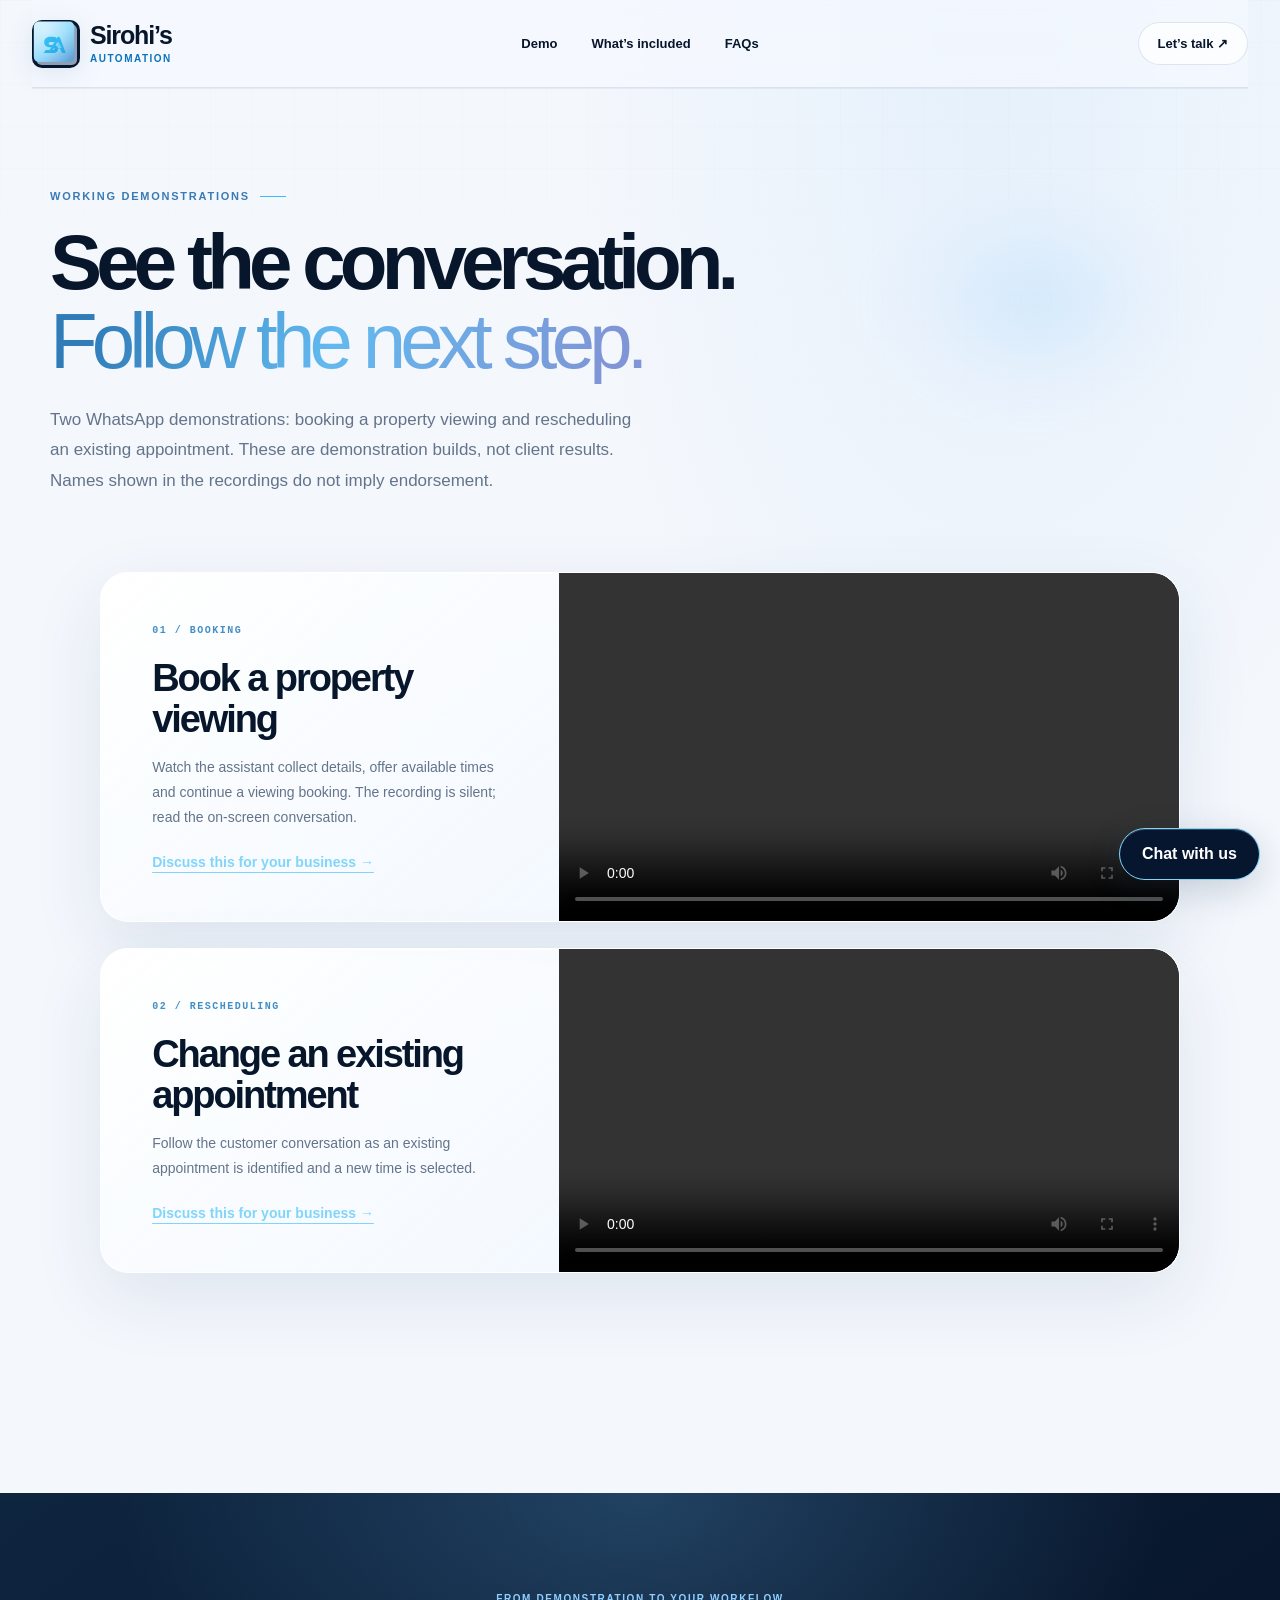
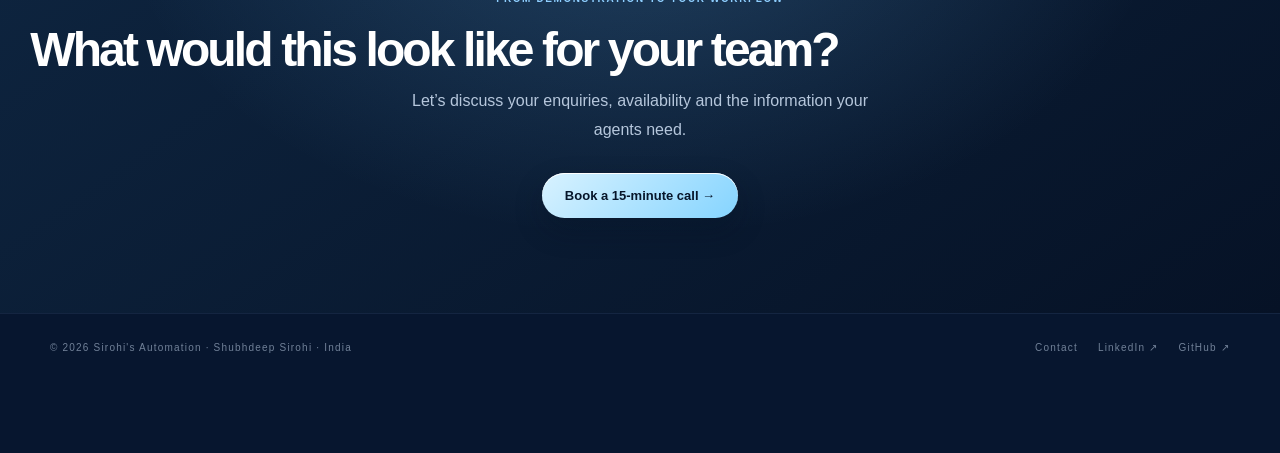
==== commit 307c7267: "Refresh shared styles and correct SVG favicon type" ====
--- a/demos.html
+++ b/demos.html
@@ -1,5 +1,5 @@
 <!doctype html>
-<html lang="en"><head><meta charset="utf-8"><meta name="viewport" content="width=device-width,initial-scale=1"><title>Booking & Rescheduling Demos | Sirohi's Automation</title><meta name="description" content="Watch WhatsApp property viewing booking and rescheduling demonstrations, then discuss an enquiry workflow for your real-estate business."><link rel="canonical" href="https://sirohisautomation.com/demos.html"><link rel="stylesheet" href="styles.css?v=real-estate-7"><link rel="icon" type="image/webp" href="sirohi-logo-new.svg"></head><body><div class="page-noise" aria-hidden="true"></div><a class="skip-link" href="#main">Skip to content</a><header class="site-header"><a class="wordmark" href="index.html"><img class="brand-icon" src="sirohi-logo-new.svg" alt="" width="48" height="48"><span class="brand-text">Sirohi’s<span>Automation</span></span></a><nav aria-label="Main navigation"><a href="index.html#demo">Demo</a><a href="index.html#offer">What’s included</a><a href="index.html#faq">FAQs</a></nav><a class="header-cta" href="https://calendly.com/shubhdeepsirohi/30min" target="_blank" rel="noopener noreferrer">Let’s talk ↗</a></header><main id="main"><section class="demos-hero"><span class="kicker">WORKING DEMONSTRATIONS</span><h1>See the conversation.<br><em>Follow the next step.</em></h1><p>Two WhatsApp demonstrations: booking a property viewing and rescheduling an existing appointment. These are demonstration builds, not client results. Names shown in the recordings do not imply endorsement.</p></section><section class="demo-grid"><article class="demo-card"><div class="demo-card-copy"><span>01 / BOOKING</span><h2>Book a property viewing</h2><p>Watch the assistant collect details, offer available times and continue a viewing booking. The recording is silent; read the on-screen conversation.</p><a class="text-link" href="https://calendly.com/shubhdeepsirohi/30min" target="_blank" rel="noopener noreferrer">Discuss this for your business →</a></div><video controls preload="metadata" playsinline aria-label="Book a property viewing demonstration"><source src="booking-demo.mp4" type="video/mp4"><a href="booking-demo.mp4">Download this demo</a></video></article><article class="demo-card"><div class="demo-card-copy"><span>02 / RESCHEDULING</span><h2>Change an existing appointment</h2><p>Follow the customer conversation as an existing appointment is identified and a new time is selected.</p><a class="text-link" href="https://calendly.com/shubhdeepsirohi/30min" target="_blank" rel="noopener noreferrer">Discuss this for your business →</a></div><video controls preload="metadata" playsinline aria-label="Change an existing appointment demonstration"><source src="reschedule-demo.mp4" type="video/mp4"><a href="reschedule-demo.mp4">Download this demo</a></video></article></section><section class="demos-closing"><span>FROM DEMONSTRATION TO YOUR WORKFLOW</span><h2>What would this look like for your team?</h2><p>Let’s discuss your enquiries, availability and the information your agents need.</p><a href="https://calendly.com/shubhdeepsirohi/30min" target="_blank" rel="noopener noreferrer">Book a 15-minute call →</a></section></main><footer><span>© 2026 Sirohi's Automation · Shubhdeep Sirohi · India</span><div><a href="https://calendly.com/shubhdeepsirohi/30min" target="_blank" rel="noopener noreferrer">Contact</a><a href="https://www.linkedin.com/in/shubhdeep-sirohi-b2a466288/">LinkedIn ↗</a><a href="https://github.com/shubhdeepsirohi-del">GitHub ↗</a></div></footer><details class="business-chat">
+<html lang="en"><head><meta charset="utf-8"><meta name="viewport" content="width=device-width,initial-scale=1"><title>Booking & Rescheduling Demos | Sirohi's Automation</title><meta name="description" content="Watch WhatsApp property viewing booking and rescheduling demonstrations, then discuss an enquiry workflow for your real-estate business."><link rel="canonical" href="https://sirohisautomation.com/demos.html"><link rel="stylesheet" href="styles.css?v=real-estate-8"><link rel="icon" type="image/svg+xml" href="sirohi-logo-new.svg"></head><body><div class="page-noise" aria-hidden="true"></div><a class="skip-link" href="#main">Skip to content</a><header class="site-header"><a class="wordmark" href="index.html"><img class="brand-icon" src="sirohi-logo-new.svg" alt="" width="48" height="48"><span class="brand-text">Sirohi’s<span>Automation</span></span></a><nav aria-label="Main navigation"><a href="index.html#demo">Demo</a><a href="index.html#offer">What’s included</a><a href="index.html#faq">FAQs</a></nav><a class="header-cta" href="https://calendly.com/shubhdeepsirohi/30min" target="_blank" rel="noopener noreferrer">Let’s talk ↗</a></header><main id="main"><section class="demos-hero"><span class="kicker">WORKING DEMONSTRATIONS</span><h1>See the conversation.<br><em>Follow the next step.</em></h1><p>Two WhatsApp demonstrations: booking a property viewing and rescheduling an existing appointment. These are demonstration builds, not client results. Names shown in the recordings do not imply endorsement.</p></section><section class="demo-grid"><article class="demo-card"><div class="demo-card-copy"><span>01 / BOOKING</span><h2>Book a property viewing</h2><p>Watch the assistant collect details, offer available times and continue a viewing booking. The recording is silent; read the on-screen conversation.</p><a class="text-link" href="https://calendly.com/shubhdeepsirohi/30min" target="_blank" rel="noopener noreferrer">Discuss this for your business →</a></div><video controls preload="metadata" playsinline aria-label="Book a property viewing demonstration"><source src="booking-demo.mp4" type="video/mp4"><a href="booking-demo.mp4">Download this demo</a></video></article><article class="demo-card"><div class="demo-card-copy"><span>02 / RESCHEDULING</span><h2>Change an existing appointment</h2><p>Follow the customer conversation as an existing appointment is identified and a new time is selected.</p><a class="text-link" href="https://calendly.com/shubhdeepsirohi/30min" target="_blank" rel="noopener noreferrer">Discuss this for your business →</a></div><video controls preload="metadata" playsinline aria-label="Change an existing appointment demonstration"><source src="reschedule-demo.mp4" type="video/mp4"><a href="reschedule-demo.mp4">Download this demo</a></video></article></section><section class="demos-closing"><span>FROM DEMONSTRATION TO YOUR WORKFLOW</span><h2>What would this look like for your team?</h2><p>Let’s discuss your enquiries, availability and the information your agents need.</p><a href="https://calendly.com/shubhdeepsirohi/30min" target="_blank" rel="noopener noreferrer">Book a 15-minute call →</a></section></main><footer><span>© 2026 Sirohi's Automation · Shubhdeep Sirohi · India</span><div><a href="https://calendly.com/shubhdeepsirohi/30min" target="_blank" rel="noopener noreferrer">Contact</a><a href="https://www.linkedin.com/in/shubhdeep-sirohi-b2a466288/">LinkedIn ↗</a><a href="https://github.com/shubhdeepsirohi-del">GitHub ↗</a></div></footer><details class="business-chat">
   <summary><span class="chat-open-label">Chat with us</span><span class="chat-close-label">Close chat</span></summary>
   <section class="business-chat-panel" aria-label="Sirohi's Automation assistant">
     <div class="business-chat-header"><strong>Sirohi's Automation</strong><a href="https://cdn.botpress.cloud/webchat/v3.7/shareable.html?configUrl=https://files.bpcontent.cloud/2026/09/03/00/20260903002242-D4VPPEIN.json" target="_blank" rel="noopener noreferrer">Open in new tab ↗</a></div>
--- a/styles.css
+++ b/styles.css
@@ -212,3 +212,45 @@
 @media(max-width:900px){.hero-minimal{grid-template-columns:1fr;gap:45px;padding:75px 0 80px}.hero-visual{min-height:360px}.hero-minimal .hero-copy>p{max-width:620px}.hero-proof{margin-top:30px}}
 @media(max-width:540px){.site-header,.hero-minimal{width:calc(100% - 32px)}.hero-minimal{padding:60px 0 65px;gap:24px}.hero-minimal h1{font-size:clamp(43px,12vw,60px)}.hero-minimal .hero-copy>p{font-size:16px}.hero-minimal .hero-actions{align-items:flex-start;gap:21px}.hero-visual{min-height:310px}.workflow-glass{padding:20px;border-radius:23px}.workflow-track{gap:4px}.track-step{gap:4px;font-size:9px}.track-step>span{width:20px;height:20px}.workflow-track>i{width:9px}.orb-a{width:180px;height:180px}}
 @media(prefers-reduced-motion:reduce){.workflow-glass::after{animation:none}}
+
+/* Shared premium display styling across every page */
+:root{--ink:#07162b;--paper:#f4f7fc;--muted:#63748b}
+body{background:radial-gradient(ellipse at 78% 2%,rgba(150,207,255,.16),transparent 30%),#f4f7fc}
+.site-header{width:min(1240px,calc(100% - 64px));height:88px;border-bottom:1px solid rgba(88,119,159,.16)}
+.brand-icon{width:48px;height:48px;object-fit:contain;filter:drop-shadow(0 5px 12px rgba(45,103,155,.12))}
+.header-cta{border-radius:999px!important;background:rgba(255,255,255,.65)!important;border:1px solid rgba(90,133,178,.2)!important;backdrop-filter:blur(18px);box-shadow:inset 0 1px 0 #fff}
+.demos-hero,.plans-hero{position:relative;width:min(1180px,calc(100% - 64px));margin:0 auto;padding:100px 0 76px}
+.demos-hero::before,.plans-hero::before{content:"";position:absolute;z-index:-1;right:2%;top:18%;width:340px;height:250px;border-radius:50%;background:radial-gradient(ellipse,rgba(128,199,255,.2),rgba(180,218,255,.07) 46%,transparent 72%);filter:blur(10px)}
+.demos-hero h1,.plans-hero h1{max-width:940px;font-size:clamp(48px,6.3vw,78px);line-height:1.02;letter-spacing:-.075em;font-weight:650}
+.demos-hero h1 em,.plans-hero h1 em{font-family:inherit;font-weight:500;font-style:normal;background:linear-gradient(110deg,#2f7cb8 8%,#62b9ef 48%,#7f95d6 93%);-webkit-background-clip:text;background-clip:text;color:transparent}
+.demos-hero>p,.plans-hero>p{max-width:600px;color:#63748b;font-size:17px;line-height:1.8;margin-top:23px}
+.demo-grid{width:min(1180px,calc(100% - 64px));margin:0 auto 110px;display:grid;gap:26px}
+.demo-card{display:grid;grid-template-columns:.85fr 1.15fr;gap:0;overflow:hidden;border-radius:28px;border:1px solid rgba(255,255,255,.9);background:linear-gradient(140deg,rgba(255,255,255,.94),rgba(232,243,254,.74));box-shadow:inset 0 1px 0 #fff,0 24px 70px rgba(44,81,124,.1);color:var(--ink)}
+.demo-card-copy{padding:clamp(28px,4vw,52px);align-self:center}
+.demo-card-copy>span{font-size:10px;letter-spacing:.15em;font-weight:850;color:#438fc5}
+.demo-card-copy h2,.demo-card-copy h3{font-size:clamp(26px,3vw,38px);line-height:1.08;letter-spacing:-.055em;margin:22px 0 15px}
+.demo-card-copy p{font-size:14px;line-height:1.8;color:#63748b}
+.demo-card video{display:block;width:100%;height:100%;min-height:300px;max-height:440px;object-fit:cover;background:#07162b;border-radius:0 27px 27px 0}
+.demos-closing{position:relative;overflow:hidden;padding:95px 24px;text-align:center;background:radial-gradient(ellipse at 50% 0%,rgba(113,194,255,.22),transparent 58%),linear-gradient(145deg,#0e2540,#061226);color:#fff}
+.demos-closing>span{font-size:10px;letter-spacing:.16em;color:#8fcfff;font-weight:850}
+.demos-closing h2{position:relative;font-size:clamp(30px,4vw,48px);letter-spacing:-.06em;margin:20px 0 14px}
+.demos-closing p{max-width:500px;margin:0 auto 28px;color:#b6c7dc;line-height:1.8}
+.demos-closing a{display:inline-flex;padding:15px 23px;border-radius:999px;background:linear-gradient(135deg,#d8f2ff,#85d4ff);color:#07162b;font-weight:800;font-size:13px;box-shadow:inset 0 1px 0 #fff,0 12px 28px rgba(3,15,32,.25)}
+.plans-page{min-height:calc(100vh - 88px)}
+.plans-hero{padding-top:100px;padding-bottom:65px}
+.plans-hero h1{font-size:clamp(44px,5.8vw,72px)}
+.plans-section{padding-bottom:110px}
+.plans-table-wrap{overflow-x:auto;border:1px solid rgba(255,255,255,.95);border-radius:25px;background:rgba(255,255,255,.68);backdrop-filter:blur(20px);box-shadow:inset 0 1px 0 #fff,0 24px 65px rgba(44,81,124,.09)}
+.plans-table{border-collapse:separate;border-spacing:0;min-width:820px}
+.plans-table th,.plans-table td{border-color:rgba(109,145,184,.17);padding:21px 20px}
+.plans-table th{background:linear-gradient(145deg,#112c49,#07162b);padding-top:32px;padding-bottom:30px}
+.plans-table th .price{color:#92dcff}
+.plans-table tbody tr:hover td{background:rgba(215,237,255,.5)}
+.plans-table .yes{color:#3294cb}
+.plans-table td{background:rgba(255,255,255,.45)}
+.plans-cta{position:relative;overflow:hidden;border:1px solid rgba(255,255,255,.65);border-radius:26px;background:radial-gradient(ellipse at 80% 0%,rgba(255,255,255,.5),transparent 44%),linear-gradient(125deg,#cceeff,#82d0fa 65%,#74b5e7);box-shadow:inset 0 1px 0 rgba(255,255,255,.9),0 18px 48px rgba(44,110,163,.12);padding:clamp(28px,4vw,48px)}
+.plans-cta a{border-radius:999px;background:linear-gradient(135deg,#153758,#07162b);box-shadow:inset 0 1px 0 rgba(255,255,255,.2),0 10px 24px rgba(19,56,97,.16)}
+footer{border-top:1px solid rgba(88,119,159,.16);color:#718198}
+footer a:hover{color:#278bc8}
+.business-chat summary{border-radius:999px!important;box-shadow:0 10px 35px rgba(18,50,85,.18),inset 0 1px 0 rgba(255,255,255,.2)}
+@media(max-width:800px){.site-header{width:calc(100% - 32px)}.demos-hero,.plans-hero{width:calc(100% - 36px);padding:70px 0 48px}.demo-grid{width:calc(100% - 32px);gap:20px;margin-bottom:75px}.demo-card{grid-template-columns:1fr}.demo-card video{border-radius:0 0 27px 27px;max-height:none;min-height:220px}.plans-section{padding-left:16px;padding-right:16px}.demos-closing{padding:75px 22px}footer{padding:25px 20px;gap:15px;flex-wrap:wrap}}
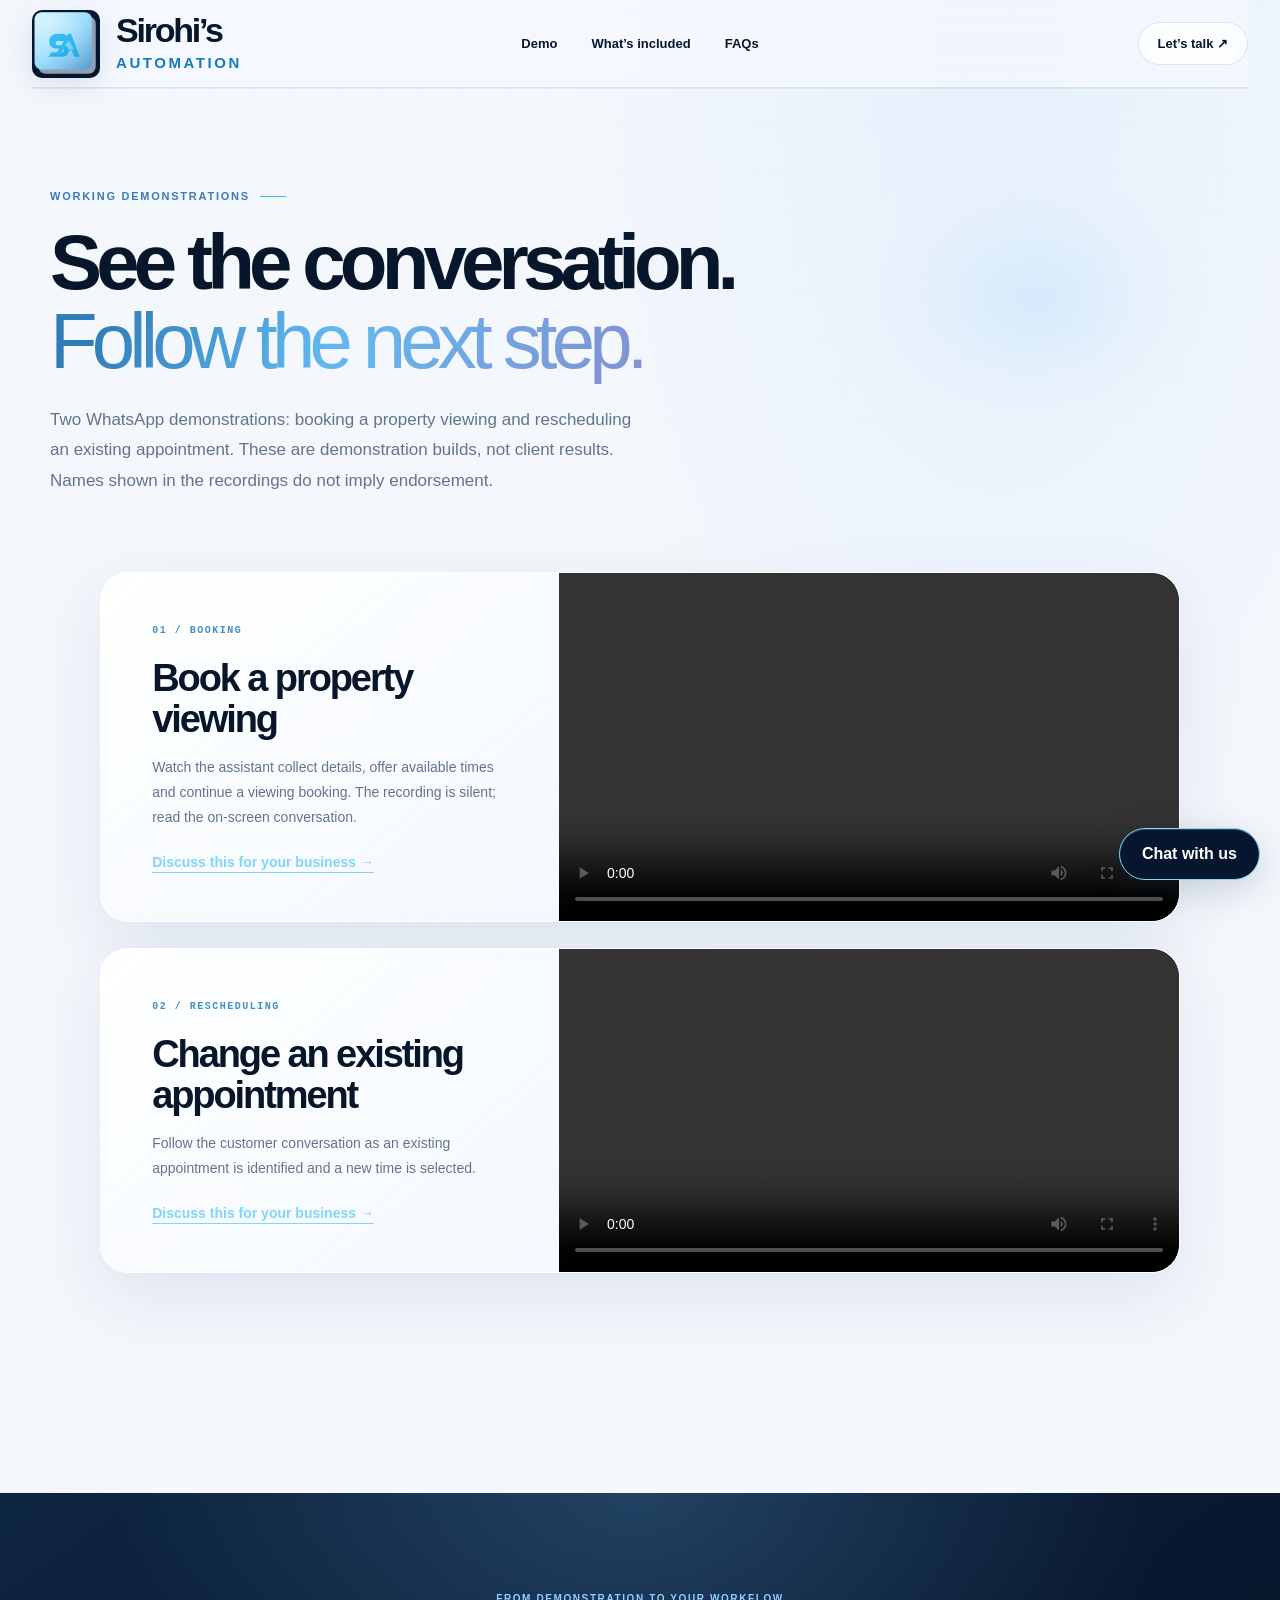
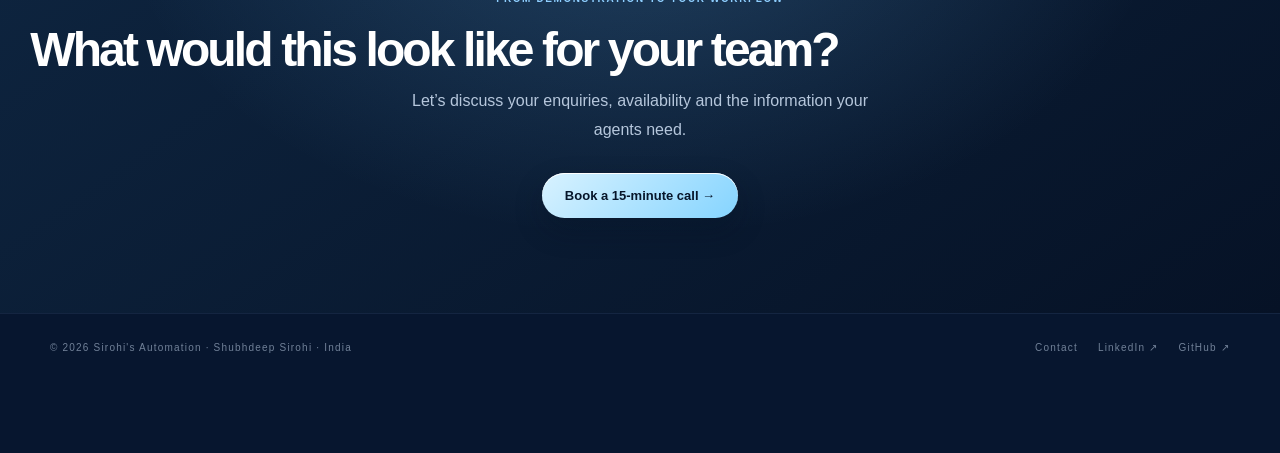
==== commit 1022af77: "Refresh shared branding styles across all pages" ====
--- a/demos.html
+++ b/demos.html
@@ -1,5 +1,5 @@
 <!doctype html>
-<html lang="en"><head><meta charset="utf-8"><meta name="viewport" content="width=device-width,initial-scale=1"><title>Booking & Rescheduling Demos | Sirohi's Automation</title><meta name="description" content="Watch WhatsApp property viewing booking and rescheduling demonstrations, then discuss an enquiry workflow for your real-estate business."><link rel="canonical" href="https://sirohisautomation.com/demos.html"><link rel="stylesheet" href="styles.css?v=real-estate-8"><link rel="icon" type="image/svg+xml" href="sirohi-logo-new.svg"></head><body><div class="page-noise" aria-hidden="true"></div><a class="skip-link" href="#main">Skip to content</a><header class="site-header"><a class="wordmark" href="index.html"><img class="brand-icon" src="sirohi-logo-new.svg" alt="" width="48" height="48"><span class="brand-text">Sirohi’s<span>Automation</span></span></a><nav aria-label="Main navigation"><a href="index.html#demo">Demo</a><a href="index.html#offer">What’s included</a><a href="index.html#faq">FAQs</a></nav><a class="header-cta" href="https://calendly.com/shubhdeepsirohi/30min" target="_blank" rel="noopener noreferrer">Let’s talk ↗</a></header><main id="main"><section class="demos-hero"><span class="kicker">WORKING DEMONSTRATIONS</span><h1>See the conversation.<br><em>Follow the next step.</em></h1><p>Two WhatsApp demonstrations: booking a property viewing and rescheduling an existing appointment. These are demonstration builds, not client results. Names shown in the recordings do not imply endorsement.</p></section><section class="demo-grid"><article class="demo-card"><div class="demo-card-copy"><span>01 / BOOKING</span><h2>Book a property viewing</h2><p>Watch the assistant collect details, offer available times and continue a viewing booking. The recording is silent; read the on-screen conversation.</p><a class="text-link" href="https://calendly.com/shubhdeepsirohi/30min" target="_blank" rel="noopener noreferrer">Discuss this for your business →</a></div><video controls preload="metadata" playsinline aria-label="Book a property viewing demonstration"><source src="booking-demo.mp4" type="video/mp4"><a href="booking-demo.mp4">Download this demo</a></video></article><article class="demo-card"><div class="demo-card-copy"><span>02 / RESCHEDULING</span><h2>Change an existing appointment</h2><p>Follow the customer conversation as an existing appointment is identified and a new time is selected.</p><a class="text-link" href="https://calendly.com/shubhdeepsirohi/30min" target="_blank" rel="noopener noreferrer">Discuss this for your business →</a></div><video controls preload="metadata" playsinline aria-label="Change an existing appointment demonstration"><source src="reschedule-demo.mp4" type="video/mp4"><a href="reschedule-demo.mp4">Download this demo</a></video></article></section><section class="demos-closing"><span>FROM DEMONSTRATION TO YOUR WORKFLOW</span><h2>What would this look like for your team?</h2><p>Let’s discuss your enquiries, availability and the information your agents need.</p><a href="https://calendly.com/shubhdeepsirohi/30min" target="_blank" rel="noopener noreferrer">Book a 15-minute call →</a></section></main><footer><span>© 2026 Sirohi's Automation · Shubhdeep Sirohi · India</span><div><a href="https://calendly.com/shubhdeepsirohi/30min" target="_blank" rel="noopener noreferrer">Contact</a><a href="https://www.linkedin.com/in/shubhdeep-sirohi-b2a466288/">LinkedIn ↗</a><a href="https://github.com/shubhdeepsirohi-del">GitHub ↗</a></div></footer><details class="business-chat">
+<html lang="en"><head><meta charset="utf-8"><meta name="viewport" content="width=device-width,initial-scale=1"><title>Booking & Rescheduling Demos | Sirohi's Automation</title><meta name="description" content="Watch WhatsApp property viewing booking and rescheduling demonstrations, then discuss an enquiry workflow for your real-estate business."><link rel="canonical" href="https://sirohisautomation.com/demos.html"><link rel="stylesheet" href="styles.css?v=real-estate-9"><link rel="icon" type="image/svg+xml" href="sirohi-logo-new.svg"></head><body><div class="page-noise" aria-hidden="true"></div><a class="skip-link" href="#main">Skip to content</a><header class="site-header"><a class="wordmark" href="index.html"><img class="brand-icon" src="sirohi-logo-new.svg" alt="" width="48" height="48"><span class="brand-text">Sirohi’s<span>Automation</span></span></a><nav aria-label="Main navigation"><a href="index.html#demo">Demo</a><a href="index.html#offer">What’s included</a><a href="index.html#faq">FAQs</a></nav><a class="header-cta" href="https://calendly.com/shubhdeepsirohi/30min" target="_blank" rel="noopener noreferrer">Let’s talk ↗</a></header><main id="main"><section class="demos-hero"><span class="kicker">WORKING DEMONSTRATIONS</span><h1>See the conversation.<br><em>Follow the next step.</em></h1><p>Two WhatsApp demonstrations: booking a property viewing and rescheduling an existing appointment. These are demonstration builds, not client results. Names shown in the recordings do not imply endorsement.</p></section><section class="demo-grid"><article class="demo-card"><div class="demo-card-copy"><span>01 / BOOKING</span><h2>Book a property viewing</h2><p>Watch the assistant collect details, offer available times and continue a viewing booking. The recording is silent; read the on-screen conversation.</p><a class="text-link" href="https://calendly.com/shubhdeepsirohi/30min" target="_blank" rel="noopener noreferrer">Discuss this for your business →</a></div><video controls preload="metadata" playsinline aria-label="Book a property viewing demonstration"><source src="booking-demo.mp4" type="video/mp4"><a href="booking-demo.mp4">Download this demo</a></video></article><article class="demo-card"><div class="demo-card-copy"><span>02 / RESCHEDULING</span><h2>Change an existing appointment</h2><p>Follow the customer conversation as an existing appointment is identified and a new time is selected.</p><a class="text-link" href="https://calendly.com/shubhdeepsirohi/30min" target="_blank" rel="noopener noreferrer">Discuss this for your business →</a></div><video controls preload="metadata" playsinline aria-label="Change an existing appointment demonstration"><source src="reschedule-demo.mp4" type="video/mp4"><a href="reschedule-demo.mp4">Download this demo</a></video></article></section><section class="demos-closing"><span>FROM DEMONSTRATION TO YOUR WORKFLOW</span><h2>What would this look like for your team?</h2><p>Let’s discuss your enquiries, availability and the information your agents need.</p><a href="https://calendly.com/shubhdeepsirohi/30min" target="_blank" rel="noopener noreferrer">Book a 15-minute call →</a></section></main><footer><span>© 2026 Sirohi's Automation · Shubhdeep Sirohi · India</span><div><a href="https://calendly.com/shubhdeepsirohi/30min" target="_blank" rel="noopener noreferrer">Contact</a><a href="https://www.linkedin.com/in/shubhdeep-sirohi-b2a466288/">LinkedIn ↗</a><a href="https://github.com/shubhdeepsirohi-del">GitHub ↗</a></div></footer><details class="business-chat">
   <summary><span class="chat-open-label">Chat with us</span><span class="chat-close-label">Close chat</span></summary>
   <section class="business-chat-panel" aria-label="Sirohi's Automation assistant">
     <div class="business-chat-header"><strong>Sirohi's Automation</strong><a href="https://cdn.botpress.cloud/webchat/v3.7/shareable.html?configUrl=https://files.bpcontent.cloud/2026/09/03/00/20260903002242-D4VPPEIN.json" target="_blank" rel="noopener noreferrer">Open in new tab ↗</a></div>
--- a/styles.css
+++ b/styles.css
@@ -254,3 +254,11 @@
 footer a:hover{color:#278bc8}
 .business-chat summary{border-radius:999px!important;box-shadow:0 10px 35px rgba(18,50,85,.18),inset 0 1px 0 rgba(255,255,255,.2)}
 @media(max-width:800px){.site-header{width:calc(100% - 32px)}.demos-hero,.plans-hero{width:calc(100% - 36px);padding:70px 0 48px}.demo-grid{width:calc(100% - 32px);gap:20px;margin-bottom:75px}.demo-card{grid-template-columns:1fr}.demo-card video{border-radius:0 0 27px 27px;max-height:none;min-height:220px}.plans-section{padding-left:16px;padding-right:16px}.demos-closing{padding:75px 22px}footer{padding:25px 20px;gap:15px;flex-wrap:wrap}}
+
+
+/* Final brand lockup: SA monogram beside the existing Sirohi's Automation wordmark */
+.site-header .wordmark{display:flex;align-items:center;gap:16px;text-decoration:none;flex-shrink:0}
+.site-header .brand-icon{display:block;width:68px;height:68px;flex:0 0 68px;object-fit:contain;filter:drop-shadow(0 7px 14px rgba(29,73,120,.13))}
+.site-header .brand-text{display:block;color:#07162b;font-size:clamp(25px,3vw,34px);font-weight:900;letter-spacing:-.065em;line-height:.94}
+.site-header .brand-text span{display:block;margin-top:8px;color:#147bc0;font-size:clamp(11px,1.35vw,15px);font-weight:850;letter-spacing:.17em;line-height:1.1;text-transform:uppercase}
+@media(max-width:540px){.site-header .wordmark{gap:10px}.site-header .brand-icon{width:48px;height:48px;flex-basis:48px}.site-header .brand-text{font-size:23px}.site-header .brand-text span{font-size:10px;letter-spacing:.14em;margin-top:5px}}
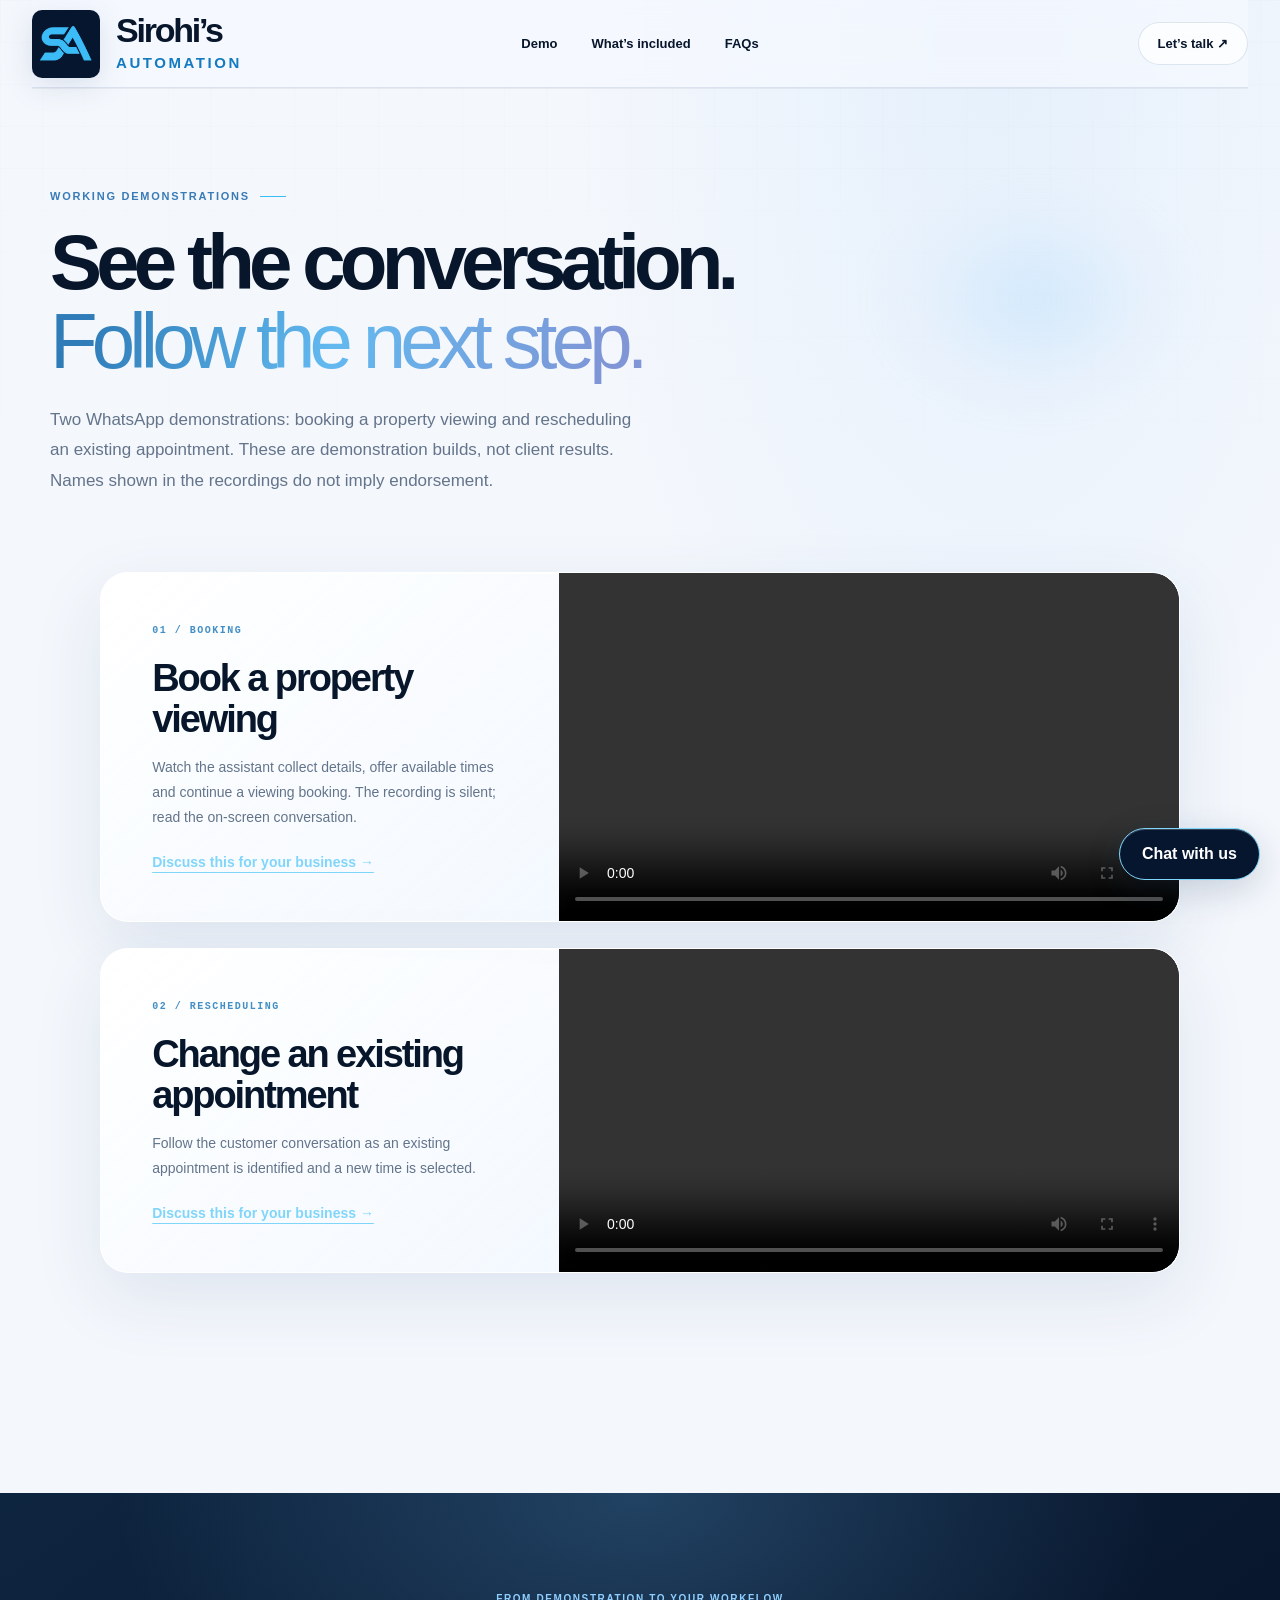
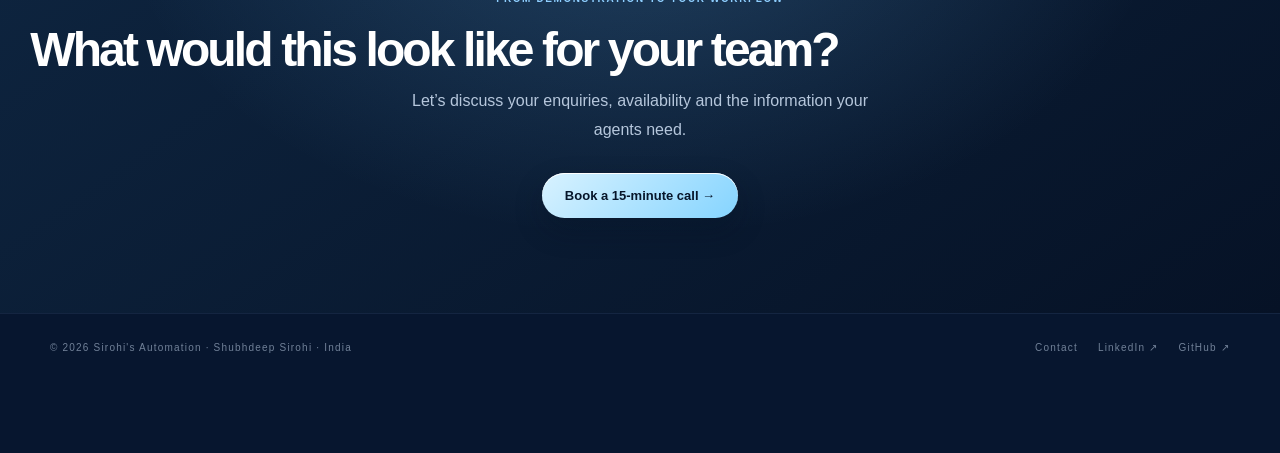
==== commit 78528f7c: "Restore original sirohi-logo.webp branding" ====
--- a/demos.html
+++ b/demos.html
@@ -1,5 +1,5 @@
 <!doctype html>
-<html lang="en"><head><meta charset="utf-8"><meta name="viewport" content="width=device-width,initial-scale=1"><title>Booking & Rescheduling Demos | Sirohi's Automation</title><meta name="description" content="Watch WhatsApp property viewing booking and rescheduling demonstrations, then discuss an enquiry workflow for your real-estate business."><link rel="canonical" href="https://sirohisautomation.com/demos.html"><link rel="stylesheet" href="styles.css?v=real-estate-9"><link rel="icon" type="image/svg+xml" href="sirohi-logo-new.svg"></head><body><div class="page-noise" aria-hidden="true"></div><a class="skip-link" href="#main">Skip to content</a><header class="site-header"><a class="wordmark" href="index.html"><img class="brand-icon" src="sirohi-logo-new.svg" alt="" width="48" height="48"><span class="brand-text">Sirohi’s<span>Automation</span></span></a><nav aria-label="Main navigation"><a href="index.html#demo">Demo</a><a href="index.html#offer">What’s included</a><a href="index.html#faq">FAQs</a></nav><a class="header-cta" href="https://calendly.com/shubhdeepsirohi/30min" target="_blank" rel="noopener noreferrer">Let’s talk ↗</a></header><main id="main"><section class="demos-hero"><span class="kicker">WORKING DEMONSTRATIONS</span><h1>See the conversation.<br><em>Follow the next step.</em></h1><p>Two WhatsApp demonstrations: booking a property viewing and rescheduling an existing appointment. These are demonstration builds, not client results. Names shown in the recordings do not imply endorsement.</p></section><section class="demo-grid"><article class="demo-card"><div class="demo-card-copy"><span>01 / BOOKING</span><h2>Book a property viewing</h2><p>Watch the assistant collect details, offer available times and continue a viewing booking. The recording is silent; read the on-screen conversation.</p><a class="text-link" href="https://calendly.com/shubhdeepsirohi/30min" target="_blank" rel="noopener noreferrer">Discuss this for your business →</a></div><video controls preload="metadata" playsinline aria-label="Book a property viewing demonstration"><source src="booking-demo.mp4" type="video/mp4"><a href="booking-demo.mp4">Download this demo</a></video></article><article class="demo-card"><div class="demo-card-copy"><span>02 / RESCHEDULING</span><h2>Change an existing appointment</h2><p>Follow the customer conversation as an existing appointment is identified and a new time is selected.</p><a class="text-link" href="https://calendly.com/shubhdeepsirohi/30min" target="_blank" rel="noopener noreferrer">Discuss this for your business →</a></div><video controls preload="metadata" playsinline aria-label="Change an existing appointment demonstration"><source src="reschedule-demo.mp4" type="video/mp4"><a href="reschedule-demo.mp4">Download this demo</a></video></article></section><section class="demos-closing"><span>FROM DEMONSTRATION TO YOUR WORKFLOW</span><h2>What would this look like for your team?</h2><p>Let’s discuss your enquiries, availability and the information your agents need.</p><a href="https://calendly.com/shubhdeepsirohi/30min" target="_blank" rel="noopener noreferrer">Book a 15-minute call →</a></section></main><footer><span>© 2026 Sirohi's Automation · Shubhdeep Sirohi · India</span><div><a href="https://calendly.com/shubhdeepsirohi/30min" target="_blank" rel="noopener noreferrer">Contact</a><a href="https://www.linkedin.com/in/shubhdeep-sirohi-b2a466288/">LinkedIn ↗</a><a href="https://github.com/shubhdeepsirohi-del">GitHub ↗</a></div></footer><details class="business-chat">
+<html lang="en"><head><meta charset="utf-8"><meta name="viewport" content="width=device-width,initial-scale=1"><title>Booking & Rescheduling Demos | Sirohi's Automation</title><meta name="description" content="Watch WhatsApp property viewing booking and rescheduling demonstrations, then discuss an enquiry workflow for your real-estate business."><link rel="canonical" href="https://sirohisautomation.com/demos.html"><link rel="stylesheet" href="styles.css?v=real-estate-10"><link rel="icon" type="image/webp" href="sirohi-logo.webp"></head><body><div class="page-noise" aria-hidden="true"></div><a class="skip-link" href="#main">Skip to content</a><header class="site-header"><a class="wordmark" href="index.html"><img class="brand-icon" src="sirohi-logo.webp" alt="" width="48" height="48"><span class="brand-text">Sirohi’s<span>Automation</span></span></a><nav aria-label="Main navigation"><a href="index.html#demo">Demo</a><a href="index.html#offer">What’s included</a><a href="index.html#faq">FAQs</a></nav><a class="header-cta" href="https://calendly.com/shubhdeepsirohi/30min" target="_blank" rel="noopener noreferrer">Let’s talk ↗</a></header><main id="main"><section class="demos-hero"><span class="kicker">WORKING DEMONSTRATIONS</span><h1>See the conversation.<br><em>Follow the next step.</em></h1><p>Two WhatsApp demonstrations: booking a property viewing and rescheduling an existing appointment. These are demonstration builds, not client results. Names shown in the recordings do not imply endorsement.</p></section><section class="demo-grid"><article class="demo-card"><div class="demo-card-copy"><span>01 / BOOKING</span><h2>Book a property viewing</h2><p>Watch the assistant collect details, offer available times and continue a viewing booking. The recording is silent; read the on-screen conversation.</p><a class="text-link" href="https://calendly.com/shubhdeepsirohi/30min" target="_blank" rel="noopener noreferrer">Discuss this for your business →</a></div><video controls preload="metadata" playsinline aria-label="Book a property viewing demonstration"><source src="booking-demo.mp4" type="video/mp4"><a href="booking-demo.mp4">Download this demo</a></video></article><article class="demo-card"><div class="demo-card-copy"><span>02 / RESCHEDULING</span><h2>Change an existing appointment</h2><p>Follow the customer conversation as an existing appointment is identified and a new time is selected.</p><a class="text-link" href="https://calendly.com/shubhdeepsirohi/30min" target="_blank" rel="noopener noreferrer">Discuss this for your business →</a></div><video controls preload="metadata" playsinline aria-label="Change an existing appointment demonstration"><source src="reschedule-demo.mp4" type="video/mp4"><a href="reschedule-demo.mp4">Download this demo</a></video></article></section><section class="demos-closing"><span>FROM DEMONSTRATION TO YOUR WORKFLOW</span><h2>What would this look like for your team?</h2><p>Let’s discuss your enquiries, availability and the information your agents need.</p><a href="https://calendly.com/shubhdeepsirohi/30min" target="_blank" rel="noopener noreferrer">Book a 15-minute call →</a></section></main><footer><span>© 2026 Sirohi's Automation · Shubhdeep Sirohi · India</span><div><a href="https://calendly.com/shubhdeepsirohi/30min" target="_blank" rel="noopener noreferrer">Contact</a><a href="https://www.linkedin.com/in/shubhdeep-sirohi-b2a466288/">LinkedIn ↗</a><a href="https://github.com/shubhdeepsirohi-del">GitHub ↗</a></div></footer><details class="business-chat">
   <summary><span class="chat-open-label">Chat with us</span><span class="chat-close-label">Close chat</span></summary>
   <section class="business-chat-panel" aria-label="Sirohi's Automation assistant">
     <div class="business-chat-header"><strong>Sirohi's Automation</strong><a href="https://cdn.botpress.cloud/webchat/v3.7/shareable.html?configUrl=https://files.bpcontent.cloud/2026/09/03/00/20260903002242-D4VPPEIN.json" target="_blank" rel="noopener noreferrer">Open in new tab ↗</a></div>
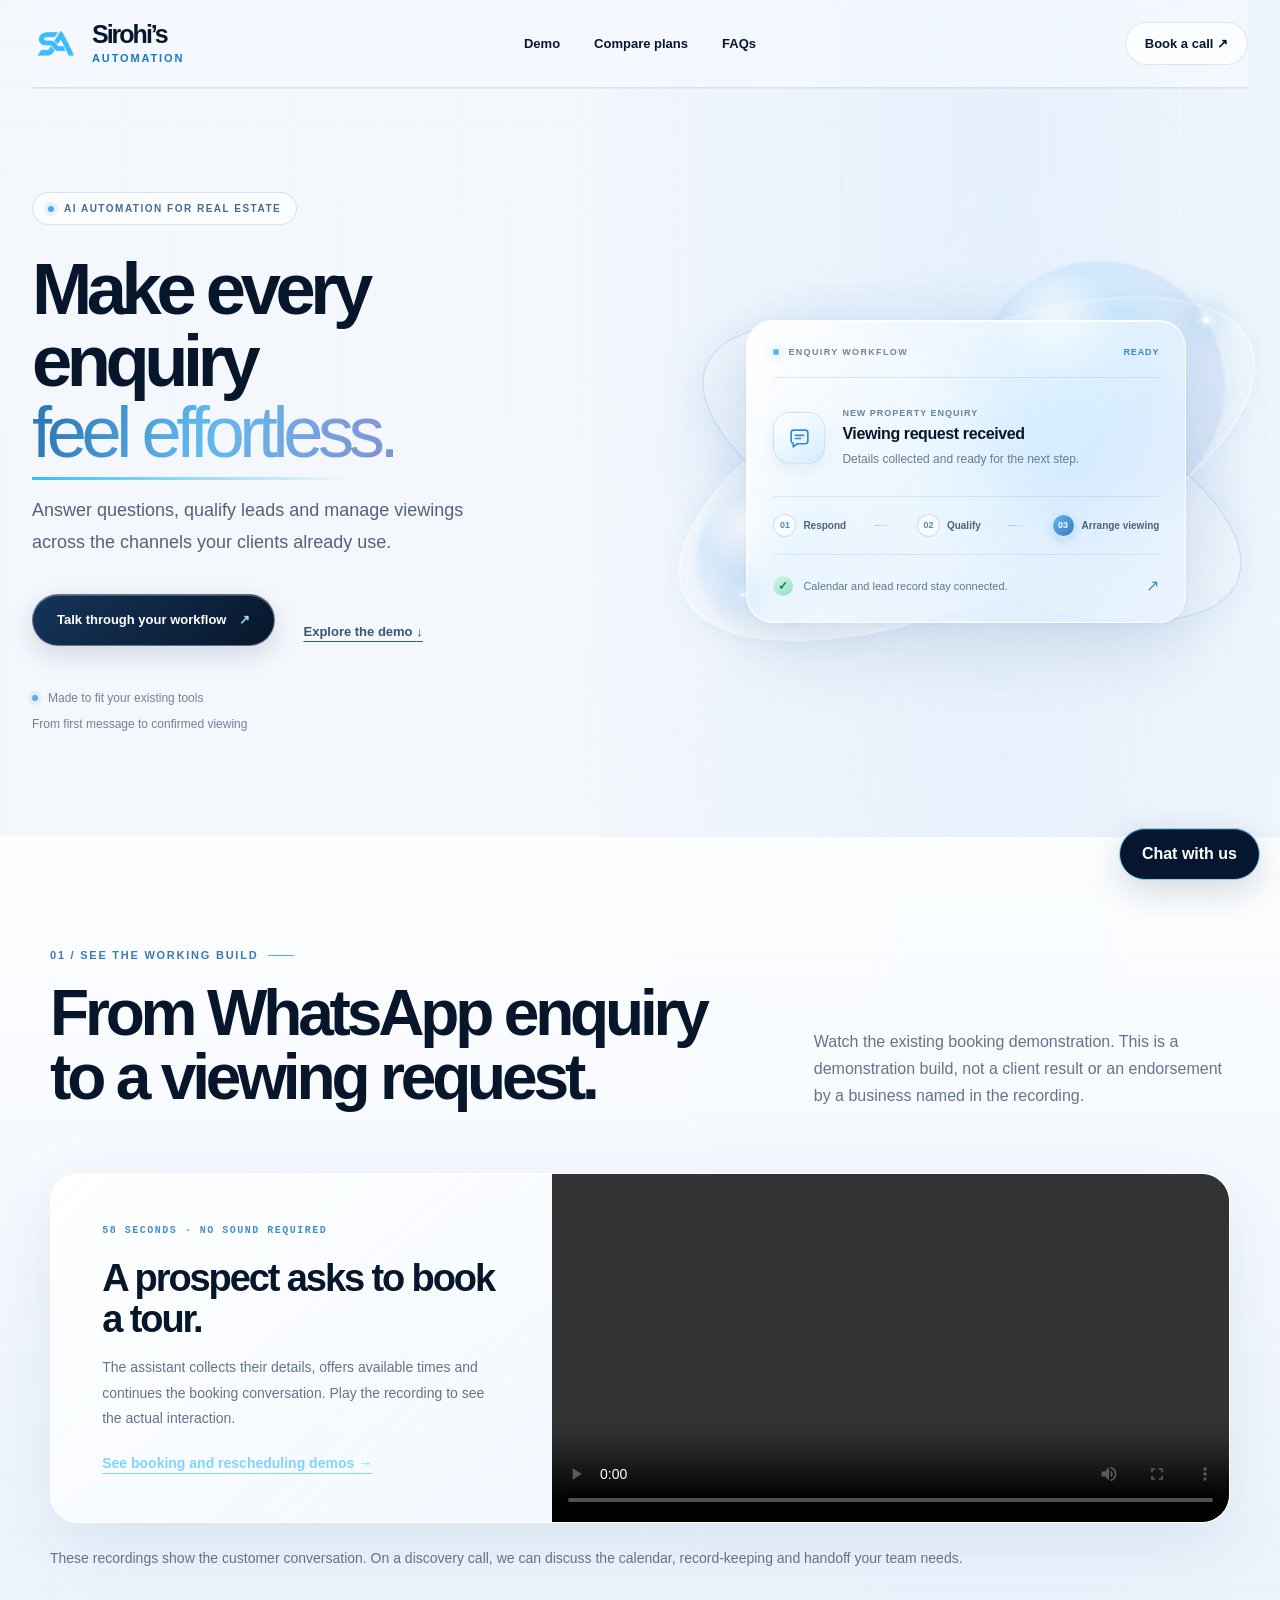
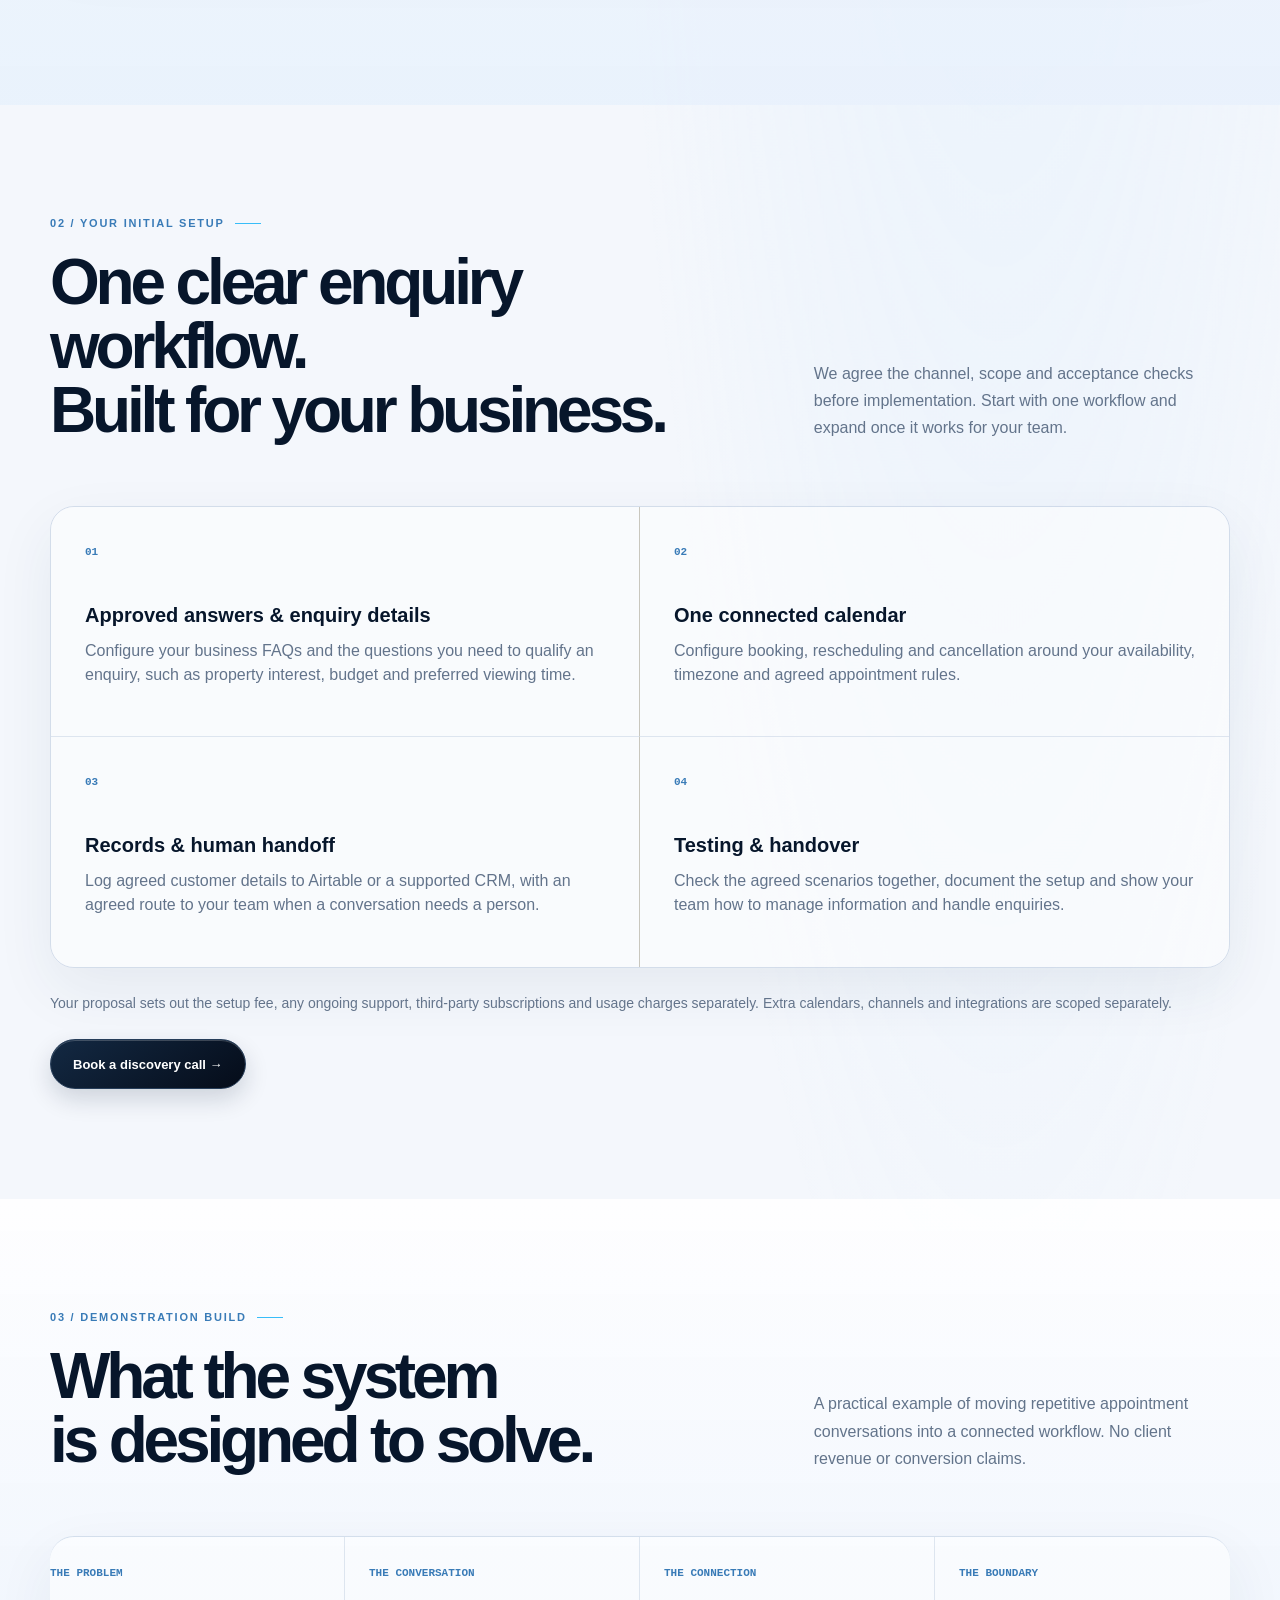
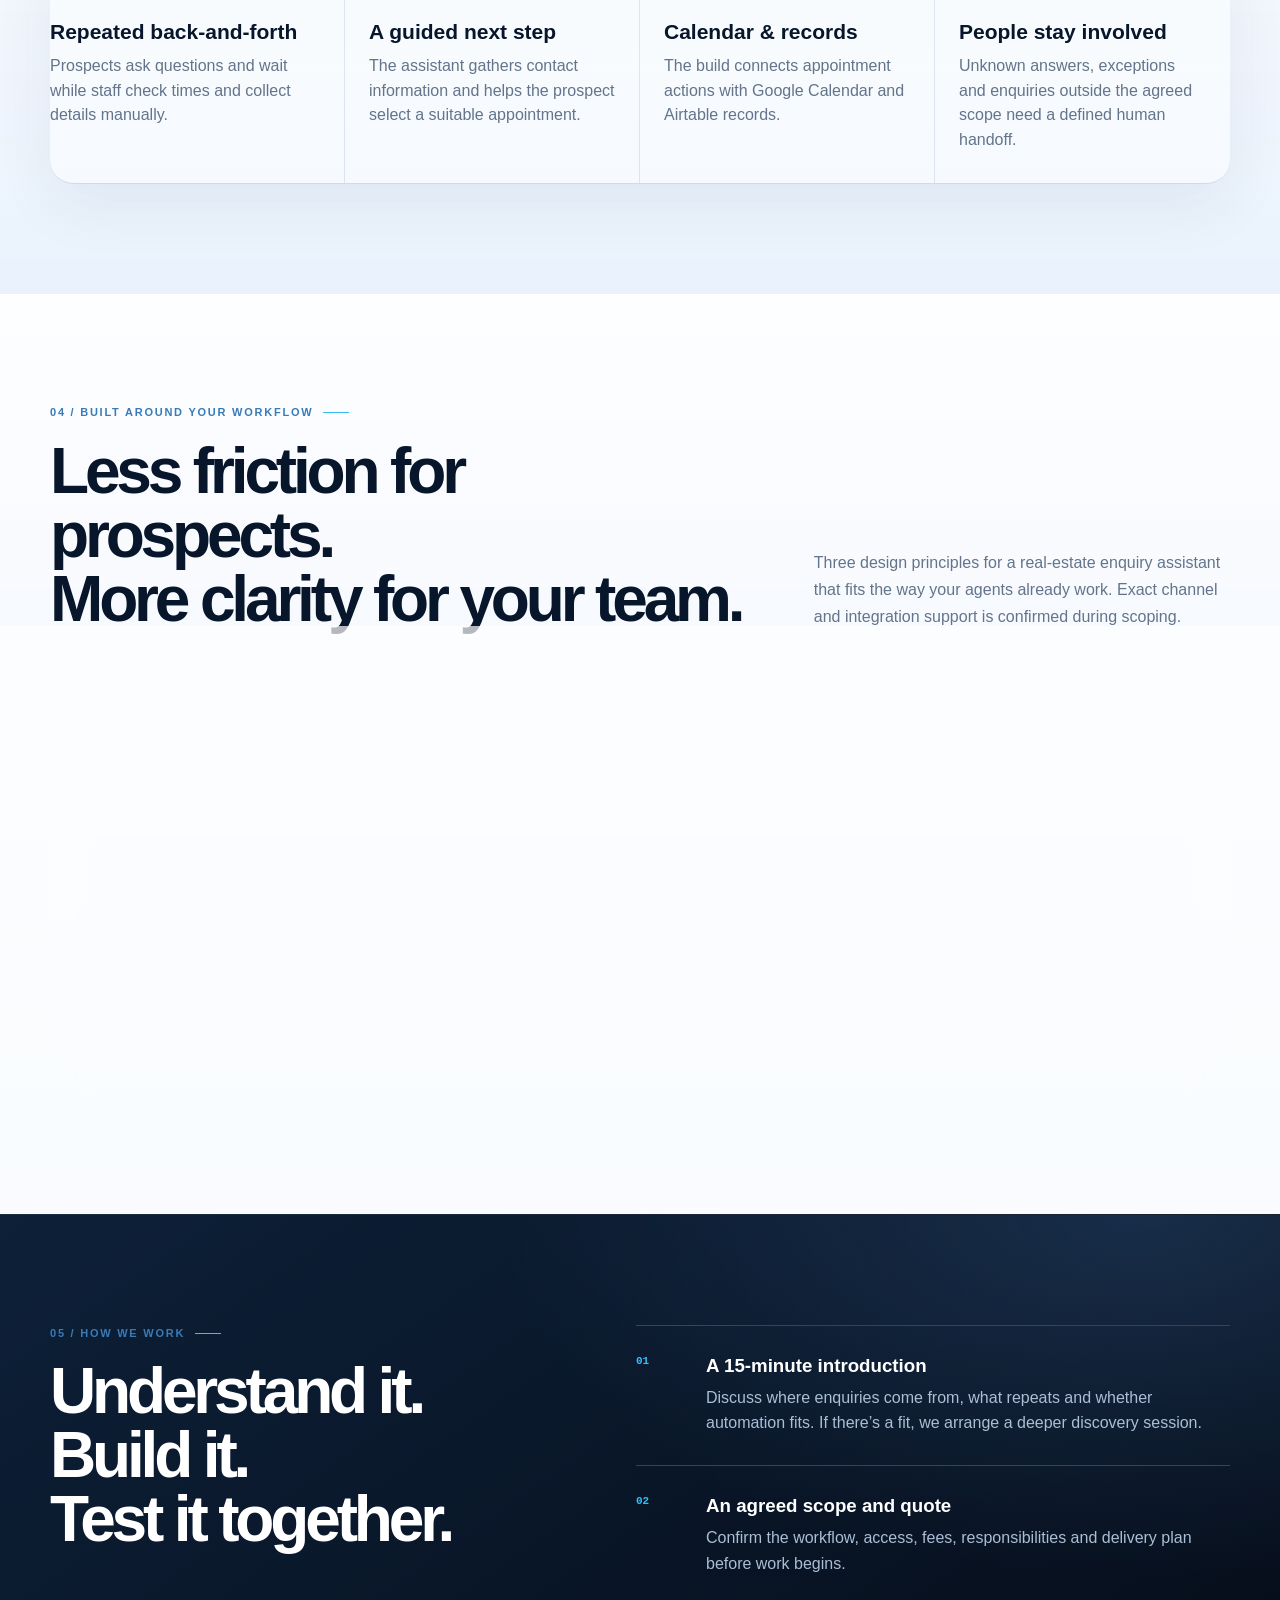
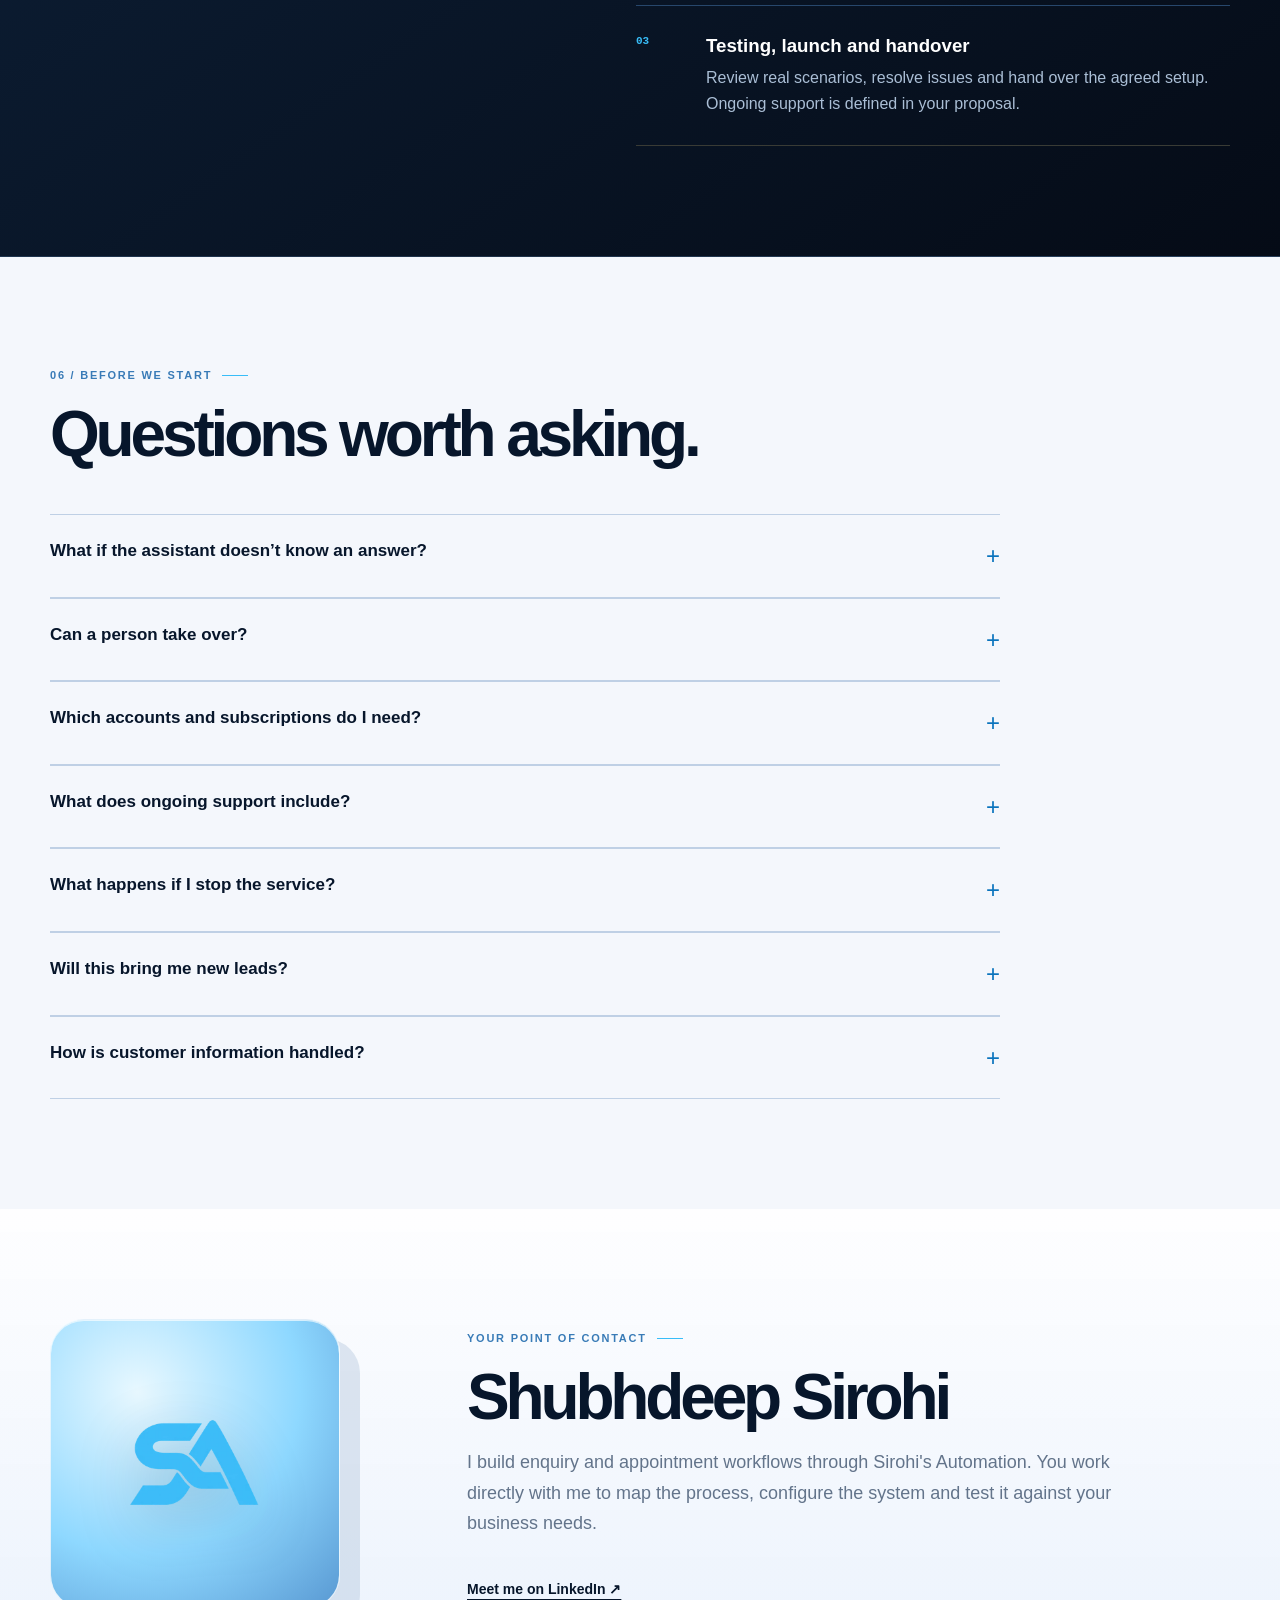
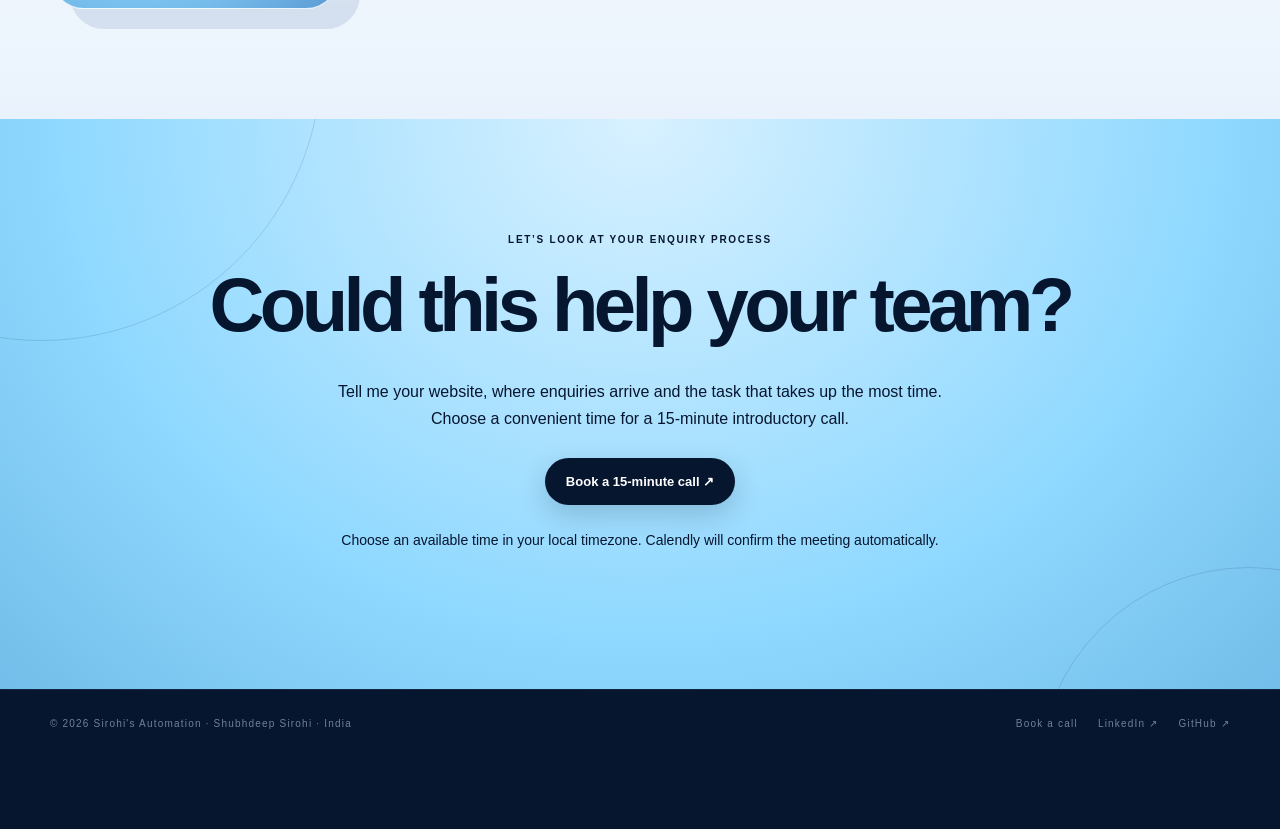
==== commit ec8d178c: "Update demos.html" ====
--- a/demos.html
+++ b/demos.html
@@ -1,5 +1,38 @@
 <!doctype html>
-<html lang="en"><head><meta charset="utf-8"><meta name="viewport" content="width=device-width,initial-scale=1"><title>Booking & Rescheduling Demos | Sirohi's Automation</title><meta name="description" content="Watch WhatsApp property viewing booking and rescheduling demonstrations, then discuss an enquiry workflow for your real-estate business."><link rel="canonical" href="https://sirohisautomation.com/demos.html"><link rel="stylesheet" href="styles.css?v=real-estate-10"><link rel="icon" type="image/webp" href="sirohi-logo.webp"></head><body><div class="page-noise" aria-hidden="true"></div><a class="skip-link" href="#main">Skip to content</a><header class="site-header"><a class="wordmark" href="index.html"><img class="brand-icon" src="sirohi-logo.webp" alt="" width="48" height="48"><span class="brand-text">Sirohi’s<span>Automation</span></span></a><nav aria-label="Main navigation"><a href="index.html#demo">Demo</a><a href="index.html#offer">What’s included</a><a href="index.html#faq">FAQs</a></nav><a class="header-cta" href="https://calendly.com/shubhdeepsirohi/30min" target="_blank" rel="noopener noreferrer">Let’s talk ↗</a></header><main id="main"><section class="demos-hero"><span class="kicker">WORKING DEMONSTRATIONS</span><h1>See the conversation.<br><em>Follow the next step.</em></h1><p>Two WhatsApp demonstrations: booking a property viewing and rescheduling an existing appointment. These are demonstration builds, not client results. Names shown in the recordings do not imply endorsement.</p></section><section class="demo-grid"><article class="demo-card"><div class="demo-card-copy"><span>01 / BOOKING</span><h2>Book a property viewing</h2><p>Watch the assistant collect details, offer available times and continue a viewing booking. The recording is silent; read the on-screen conversation.</p><a class="text-link" href="https://calendly.com/shubhdeepsirohi/30min" target="_blank" rel="noopener noreferrer">Discuss this for your business →</a></div><video controls preload="metadata" playsinline aria-label="Book a property viewing demonstration"><source src="booking-demo.mp4" type="video/mp4"><a href="booking-demo.mp4">Download this demo</a></video></article><article class="demo-card"><div class="demo-card-copy"><span>02 / RESCHEDULING</span><h2>Change an existing appointment</h2><p>Follow the customer conversation as an existing appointment is identified and a new time is selected.</p><a class="text-link" href="https://calendly.com/shubhdeepsirohi/30min" target="_blank" rel="noopener noreferrer">Discuss this for your business →</a></div><video controls preload="metadata" playsinline aria-label="Change an existing appointment demonstration"><source src="reschedule-demo.mp4" type="video/mp4"><a href="reschedule-demo.mp4">Download this demo</a></video></article></section><section class="demos-closing"><span>FROM DEMONSTRATION TO YOUR WORKFLOW</span><h2>What would this look like for your team?</h2><p>Let’s discuss your enquiries, availability and the information your agents need.</p><a href="https://calendly.com/shubhdeepsirohi/30min" target="_blank" rel="noopener noreferrer">Book a 15-minute call →</a></section></main><footer><span>© 2026 Sirohi's Automation · Shubhdeep Sirohi · India</span><div><a href="https://calendly.com/shubhdeepsirohi/30min" target="_blank" rel="noopener noreferrer">Contact</a><a href="https://www.linkedin.com/in/shubhdeep-sirohi-b2a466288/">LinkedIn ↗</a><a href="https://github.com/shubhdeepsirohi-del">GitHub ↗</a></div></footer><details class="business-chat">
+<html lang="en"><head><meta charset="utf-8"><meta name="viewport" content="width=device-width,initial-scale=1"><title>Real Estate Enquiry & Appointment Automation | Sirohi's Automation</title><meta name="description" content="AI enquiry answering and viewing appointment workflows for real-estate teams. Watch working WhatsApp demos and discuss a tailored setup."><link rel="canonical" href="https://sirohisautomation.com/"><link rel="stylesheet" href="styles.css?v=real-estate-10"><link rel="icon" type="image/webp" href="sirohi-logo.webp"></head><body><div class="page-noise" aria-hidden="true"></div><a class="skip-link" href="#main">Skip to content</a><header class="site-header"><a class="wordmark" href="index.html"><img class="brand-icon" src="sirohi-logo.webp" alt="" width="48" height="48"><span class="brand-text">Sirohi’s<span>Automation</span></span></a><nav aria-label="Main navigation"><a href="index.html#demo">Demo</a><a href="plans.html">Compare plans</a><a href="index.html#faq">FAQs</a></nav><a class="header-cta" href="https://calendly.com/shubhdeepsirohi/30min" target="_blank" rel="noopener noreferrer">Book a call ↗</a></header><main id="main">
+<section class="hero hero-minimal" id="top">
+<div class="hero-copy">
+<div class="eyebrow"><span></span>AI AUTOMATION FOR REAL ESTATE</div>
+<h1>Make every enquiry<br><em>feel effortless.</em></h1>
+<p>Answer questions, qualify leads and manage viewings across the channels your clients already use.</p>
+<div class="hero-actions"><a class="button primary" href="https://calendly.com/shubhdeepsirohi/30min" target="_blank" rel="noopener noreferrer">Talk through your workflow <span aria-hidden="true">↗</span></a><a class="text-link hero-demo-link" href="#demo">Explore the demo <span aria-hidden="true">↓</span></a></div>
+<div class="hero-proof"><span><i></i> Made to fit your existing tools</span><span>From first message to confirmed viewing</span></div>
+</div>
+<div class="hero-visual" aria-hidden="true">
+<div class="light-field"></div><div class="light-ribbon ribbon-a"></div><div class="light-ribbon ribbon-b"></div><div class="light-orb orb-a"></div><div class="light-orb orb-b"></div>
+<div class="workflow-glass">
+<div class="workflow-head"><span class="workflow-dot"></span><span>ENQUIRY WORKFLOW</span><span class="workflow-status">READY</span></div>
+<div class="workflow-main"><div class="workflow-icon"><svg viewBox="0 0 24 24" fill="none" aria-hidden="true"><path d="M4 6.5A2.5 2.5 0 0 1 6.5 4h11A2.5 2.5 0 0 1 20 6.5v8a2.5 2.5 0 0 1-2.5 2.5H10l-4 3v-3.3A2.5 2.5 0 0 1 4 14.5v-8Z" stroke="currentColor" stroke-width="1.6" stroke-linejoin="round"/><path d="M8 9h8M8 12h5" stroke="currentColor" stroke-width="1.6" stroke-linecap="round"/></svg></div><div><span class="workflow-label">NEW PROPERTY ENQUIRY</span><strong>Viewing request received</strong><p>Details collected and ready for the next step.</p></div></div>
+<div class="workflow-track"><div class="track-step done"><span>01</span><b>Respond</b></div><i></i><div class="track-step done"><span>02</span><b>Qualify</b></div><i></i><div class="track-step current"><span>03</span><b>Arrange viewing</b></div></div>
+<div class="workflow-foot"><span class="workflow-check">✓</span><span>Calendar and lead record stay connected.</span><span class="workflow-arrow">↗</span></div>
+</div>
+<div class="glint glint-one"></div><div class="glint glint-two"></div>
+</div></section>
+<section class="section work" id="demo"><div class="section-heading"><div><span class="kicker">01 / SEE THE WORKING BUILD</span><h2>From WhatsApp enquiry<br>to a viewing request.</h2></div><p>Watch the existing booking demonstration. This is a demonstration build, not a client result or an endorsement by a business named in the recording.</p></div><article class="demo-card"><div class="demo-card-copy"><span>58 SECONDS · NO SOUND REQUIRED</span><h3>A prospect asks to book a tour.</h3><p>The assistant collects their details, offers available times and continues the booking conversation. Play the recording to see the actual interaction.</p><a class="text-link" href="demos.html">See booking and rescheduling demos →</a></div><video controls preload="metadata" playsinline aria-label="WhatsApp property viewing booking demonstration"><source src="booking-demo.mp4" type="video/mp4"><a href="booking-demo.mp4">Download the booking demo</a></video></article><p class="section-note">These recordings show the customer conversation. On a discovery call, we can discuss the calendar, record-keeping and handoff your team needs.</p></section>
+<section class="section" id="offer"><div class="section-heading"><div><span class="kicker">02 / YOUR INITIAL SETUP</span><h2>One clear enquiry workflow.<br>Built for your business.</h2></div><p>We agree the channel, scope and acceptance checks before implementation. Start with one workflow and expand once it works for your team.</p></div><div class="capability-grid">
+<article><span>01</span><h3>Approved answers &amp; enquiry details</h3><p>Configure your business FAQs and the questions you need to qualify an enquiry, such as property interest, budget and preferred viewing time.</p></article>
+<article><span>02</span><h3>One connected calendar</h3><p>Configure booking, rescheduling and cancellation around your availability, timezone and agreed appointment rules.</p></article>
+<article><span>03</span><h3>Records &amp; human handoff</h3><p>Log agreed customer details to Airtable or a supported CRM, with an agreed route to your team when a conversation needs a person.</p></article>
+<article><span>04</span><h3>Testing &amp; handover</h3><p>Check the agreed scenarios together, document the setup and show your team how to manage information and handle enquiries.</p></article></div><p class="section-note">Your proposal sets out the setup fee, any ongoing support, third-party subscriptions and usage charges separately. Extra calendars, channels and integrations are scoped separately.</p><a class="button primary" href="https://calendly.com/shubhdeepsirohi/30min" target="_blank" rel="noopener noreferrer">Book a discovery call →</a></section>
+<section class="section work" id="case-study"><div class="section-heading"><div><span class="kicker">03 / DEMONSTRATION BUILD</span><h2>What the system<br>is designed to solve.</h2></div><p>A practical example of moving repetitive appointment conversations into a connected workflow. No client revenue or conversion claims.</p></div><div class="journey"><article><span>THE PROBLEM</span><h3>Repeated back-and-forth</h3><p>Prospects ask questions and wait while staff check times and collect details manually.</p></article><article><span>THE CONVERSATION</span><h3>A guided next step</h3><p>The assistant gathers contact information and helps the prospect select a suitable appointment.</p></article><article><span>THE CONNECTION</span><h3>Calendar &amp; records</h3><p>The build connects appointment actions with Google Calendar and Airtable records.</p></article><article><span>THE BOUNDARY</span><h3>People stay involved</h3><p>Unknown answers, exceptions and enquiries outside the agreed scope need a defined human handoff.</p></article></div></section>
+<section class="section work" id="strategy"><div class="section-heading"><div><span class="kicker">04 / BUILT AROUND YOUR WORKFLOW</span><h2>Less friction for prospects.<br>More clarity for your team.</h2></div><p>Three design principles for a real-estate enquiry assistant that fits the way your agents already work. Exact channel and integration support is confirmed during scoping.</p></div><div class="strategy-grid">
+<article><span>01 / IN-CONVERSATION BOOKINGS</span><h3>Keep the next step in chat.</h3><p>Help prospects check suitable viewing times, request bookings, and manage rescheduling or cancellation in the supported conversation channel—without making a separate booking link the only route.</p><small>Availability, confirmation and change rules depend on the calendar integration and the agreed setup.</small></article>
+<article><span>02 / CONNECTED CHANNELS</span><h3>One source of business information.</h3><p>Use a shared, maintained knowledge base across the channels you choose, such as website chat, WhatsApp and Instagram where supported. Give your team a clearer view of enquiries instead of managing disconnected conversations.</p><small>Each channel has its own access, messaging and platform requirements; channel coverage is agreed before build.</small></article>
+<article><span>03 / INTEGRATION HUB</span><h3>Fit into the tools you use.</h3><p>Route structured enquiry details and appointment events into Airtable or a supported CRM through an integration layer, so the team can work in its existing process rather than adopting another standalone inbox.</p><small>Available fields, sync direction and error handling are scoped and tested with your team.</small></article>
+</div></section>
+<section class="approach section" id="approach"><div><span class="kicker">05 / HOW WE WORK</span><h2>Understand it.<br>Build it.<br>Test it together.</h2></div><div class="principles"><article><span>01</span><div><h3>A 15-minute introduction</h3><p>Discuss where enquiries come from, what repeats and whether automation fits. If there’s a fit, we arrange a deeper discovery session.</p></div></article><article><span>02</span><div><h3>An agreed scope and quote</h3><p>Confirm the workflow, access, fees, responsibilities and delivery plan before work begins.</p></div></article><article><span>03</span><div><h3>Testing, launch and handover</h3><p>Review real scenarios, resolve issues and hand over the agreed setup. Ongoing support is defined in your proposal.</p></div></article></div></section>
+<section class="section" id="faq"><div class="section-heading compact"><div><span class="kicker">06 / BEFORE WE START</span><h2>Questions worth asking.</h2></div></div><div class="faq-list">
+<details><summary>What if the assistant doesn’t know an answer?</summary><p>We configure it to use your approved business information and direct unknown or out-of-scope questions to an agreed human contact. AI can make mistakes, so this behaviour is part of testing and ongoing review.</p></details><details><summary>Can a person take over?</summary><p>A route to your team is agreed during setup. This may be a notification, contact request or a supported inbox handoff. The exact experience depends on the channel and tools you use.</p></details><details><summary>Which accounts and subscriptions do I need?</summary><p>The current demonstration uses Botpress, Google Calendar and Airtable, with WhatsApp for the conversation. Your setup may use a website channel instead. We identify the necessary accounts, account ownership, access and third-party charges in the proposal.</p></details><details><summary>What does ongoing support include?</summary><p>If you choose ongoing support, the proposal defines monitoring, troubleshooting, information updates, response times and revision limits. New workflows and integrations are quoted separately.</p></details><details><summary>What happens if I stop the service?</summary><p>We agree ownership, handover, exports and cancellation terms before starting. Accounts you own remain yours; any functions relying on cancelled hosting or subscriptions may stop. Continued operation depends on keeping the required services active.</p></details><details><summary>Will this bring me new leads?</summary><p>This service handles enquiries you already receive. It does not include advertising or promise more website traffic, sales or a particular conversion rate.</p></details><details><summary>How is customer information handled?</summary><p>We agree which information is needed, where it is stored and who can access it before launch. Your customer-facing privacy information should cover the tools you choose. Please do not submit sensitive information in the demo chat.</p></details></div></section><section class="about section work" id="about"><div class="about-mark"><img src="sirohi-logo.webp" alt="Sirohi's Automation monogram" width="512" height="512" loading="lazy"></div><div class="about-copy"><span class="kicker">YOUR POINT OF CONTACT</span><h2>Shubhdeep Sirohi</h2><p>I build enquiry and appointment workflows through Sirohi's Automation. You work directly with me to map the process, configure the system and test it against your business needs.</p><a class="text-link" href="https://www.linkedin.com/in/shubhdeep-sirohi-b2a466288/">Meet me on LinkedIn ↗</a></div></section><section class="closing" id="contact"><span>LET’S LOOK AT YOUR ENQUIRY PROCESS</span><h2>Could this help your team?</h2><p>Tell me your website, where enquiries arrive and the task that takes up the most time.<br>Choose a convenient time for a 15-minute introductory call.</p><a href="https://calendly.com/shubhdeepsirohi/30min" target="_blank" rel="noopener noreferrer">Book a 15-minute call ↗</a><p class="contact-note">Choose an available time in your local timezone. Calendly will confirm the meeting automatically.</p></section></main><footer><span>© 2026 Sirohi's Automation · Shubhdeep Sirohi · India</span><div><a href="https://calendly.com/shubhdeepsirohi/30min" target="_blank" rel="noopener noreferrer">Book a call</a><a href="https://www.linkedin.com/in/shubhdeep-sirohi-b2a466288/">LinkedIn ↗</a><a href="https://github.com/shubhdeepsirohi-del">GitHub ↗</a></div></footer><details class="business-chat">
   <summary><span class="chat-open-label">Chat with us</span><span class="chat-close-label">Close chat</span></summary>
   <section class="business-chat-panel" aria-label="Sirohi's Automation assistant">
     <div class="business-chat-header"><strong>Sirohi's Automation</strong><a href="https://cdn.botpress.cloud/webchat/v3.7/shareable.html?configUrl=https://files.bpcontent.cloud/2026/09/03/00/20260903002242-D4VPPEIN.json" target="_blank" rel="noopener noreferrer">Open in new tab ↗</a></div>
@@ -18,4 +51,4 @@
   addEventListener('scroll',update,{passive:true}); update();
   addEventListener('pointermove',e=>{if(glow){glow.style.opacity='.75';glow.style.left=e.clientX+'px';glow.style.top=e.clientY+'px';}},{passive:true});
 })();
-</script></body></html>+</script></body></html>
--- a/styles.css
+++ b/styles.css
@@ -22,7 +22,7 @@
 
 /* Sirohi Automation logo lockup. */
 .wordmark{display:flex;align-items:center;gap:11px}
-.wordmark .brand-icon{display:block;flex:none;width:48px;height:48px;object-fit:contain;background:#07162f;border-radius:10px}
+.wordmark .brand-icon{display:block;flex:none;width:48px;height:48px;object-fit:contain;background:transparent;border-radius:0}
 .wordmark .brand-text{display:block;margin:0;color:var(--ink);font-size:25px;line-height:1;letter-spacing:-.04em;text-transform:none}
 .wordmark .brand-text>span{margin-top:5px;color:#0b74bd;font-size:10px;line-height:1.2;letter-spacing:.15em;text-transform:uppercase}
 .about-mark{background:#07162f;overflow:hidden}
@@ -256,9 +256,9 @@
 @media(max-width:800px){.site-header{width:calc(100% - 32px)}.demos-hero,.plans-hero{width:calc(100% - 36px);padding:70px 0 48px}.demo-grid{width:calc(100% - 32px);gap:20px;margin-bottom:75px}.demo-card{grid-template-columns:1fr}.demo-card video{border-radius:0 0 27px 27px;max-height:none;min-height:220px}.plans-section{padding-left:16px;padding-right:16px}.demos-closing{padding:75px 22px}footer{padding:25px 20px;gap:15px;flex-wrap:wrap}}
 
 
-/* Final brand lockup: SA monogram beside the existing Sirohi's Automation wordmark */
-.site-header .wordmark{display:flex;align-items:center;gap:16px;text-decoration:none;flex-shrink:0}
-.site-header .brand-icon{display:block;width:68px;height:68px;flex:0 0 68px;object-fit:contain;filter:drop-shadow(0 7px 14px rgba(29,73,120,.13))}
-.site-header .brand-text{display:block;color:#07162b;font-size:clamp(25px,3vw,34px);font-weight:900;letter-spacing:-.065em;line-height:.94}
-.site-header .brand-text span{display:block;margin-top:8px;color:#147bc0;font-size:clamp(11px,1.35vw,15px);font-weight:850;letter-spacing:.17em;line-height:1.1;text-transform:uppercase}
-@media(max-width:540px){.site-header .wordmark{gap:10px}.site-header .brand-icon{width:48px;height:48px;flex-basis:48px}.site-header .brand-text{font-size:23px}.site-header .brand-text span{font-size:10px;letter-spacing:.14em;margin-top:5px}}
+/* Restore original logo sizing and let the original logo artwork render unchanged. */
+.site-header .wordmark{display:flex;align-items:center;gap:12px;text-decoration:none;flex-shrink:0}
+.site-header .brand-icon{display:block;width:48px;height:48px;flex:0 0 48px;object-fit:contain;background:transparent;border-radius:0;filter:none}
+.site-header .brand-text{display:block;color:#07162b;font-size:25px;font-weight:900;letter-spacing:-.08em;line-height:1}
+.site-header .brand-text span{display:block;margin-top:5px;color:#147bc0;font-size:11px;font-weight:850;letter-spacing:.17em;line-height:1.1;text-transform:uppercase}
+@media(max-width:540px){.site-header .wordmark{gap:8px}.site-header .brand-icon{width:40px;height:40px;flex-basis:40px}.site-header .brand-text{font-size:22px}.site-header .brand-text span{font-size:9px;letter-spacing:.14em;margin-top:4px}}
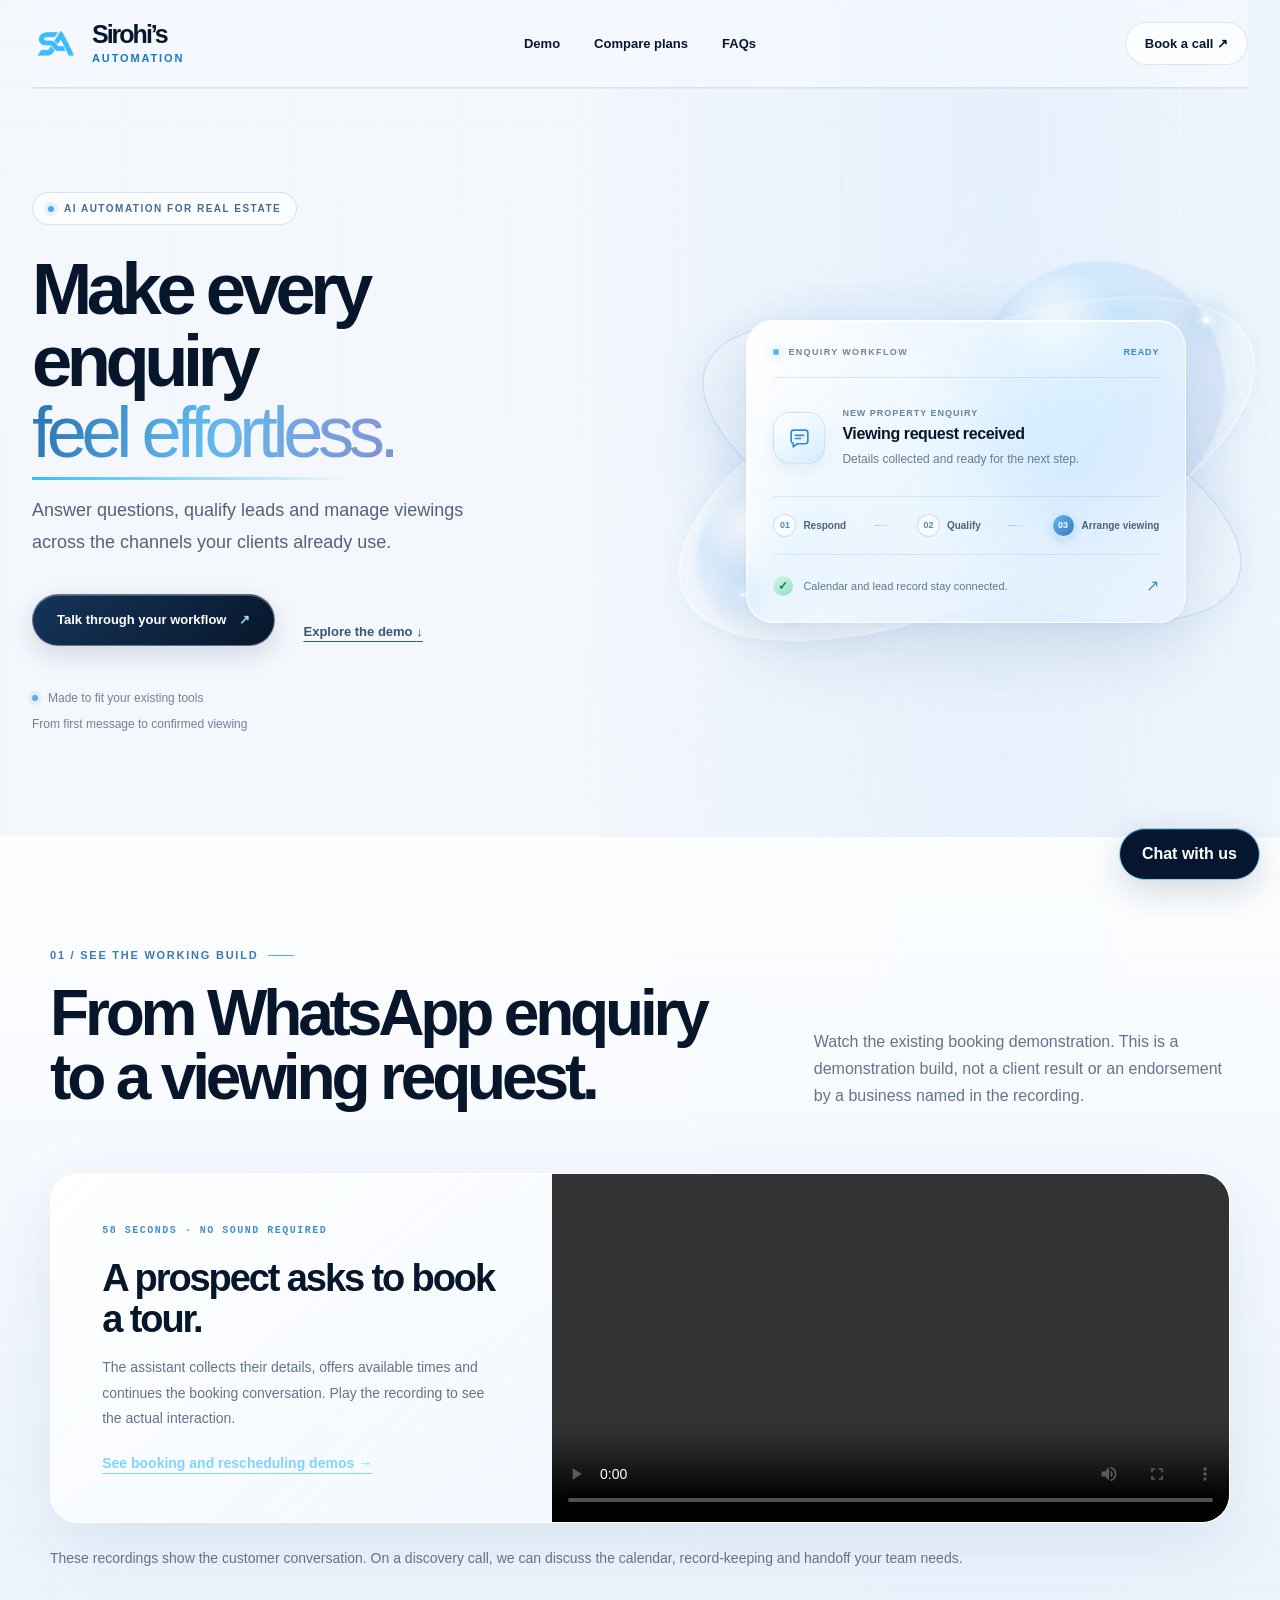
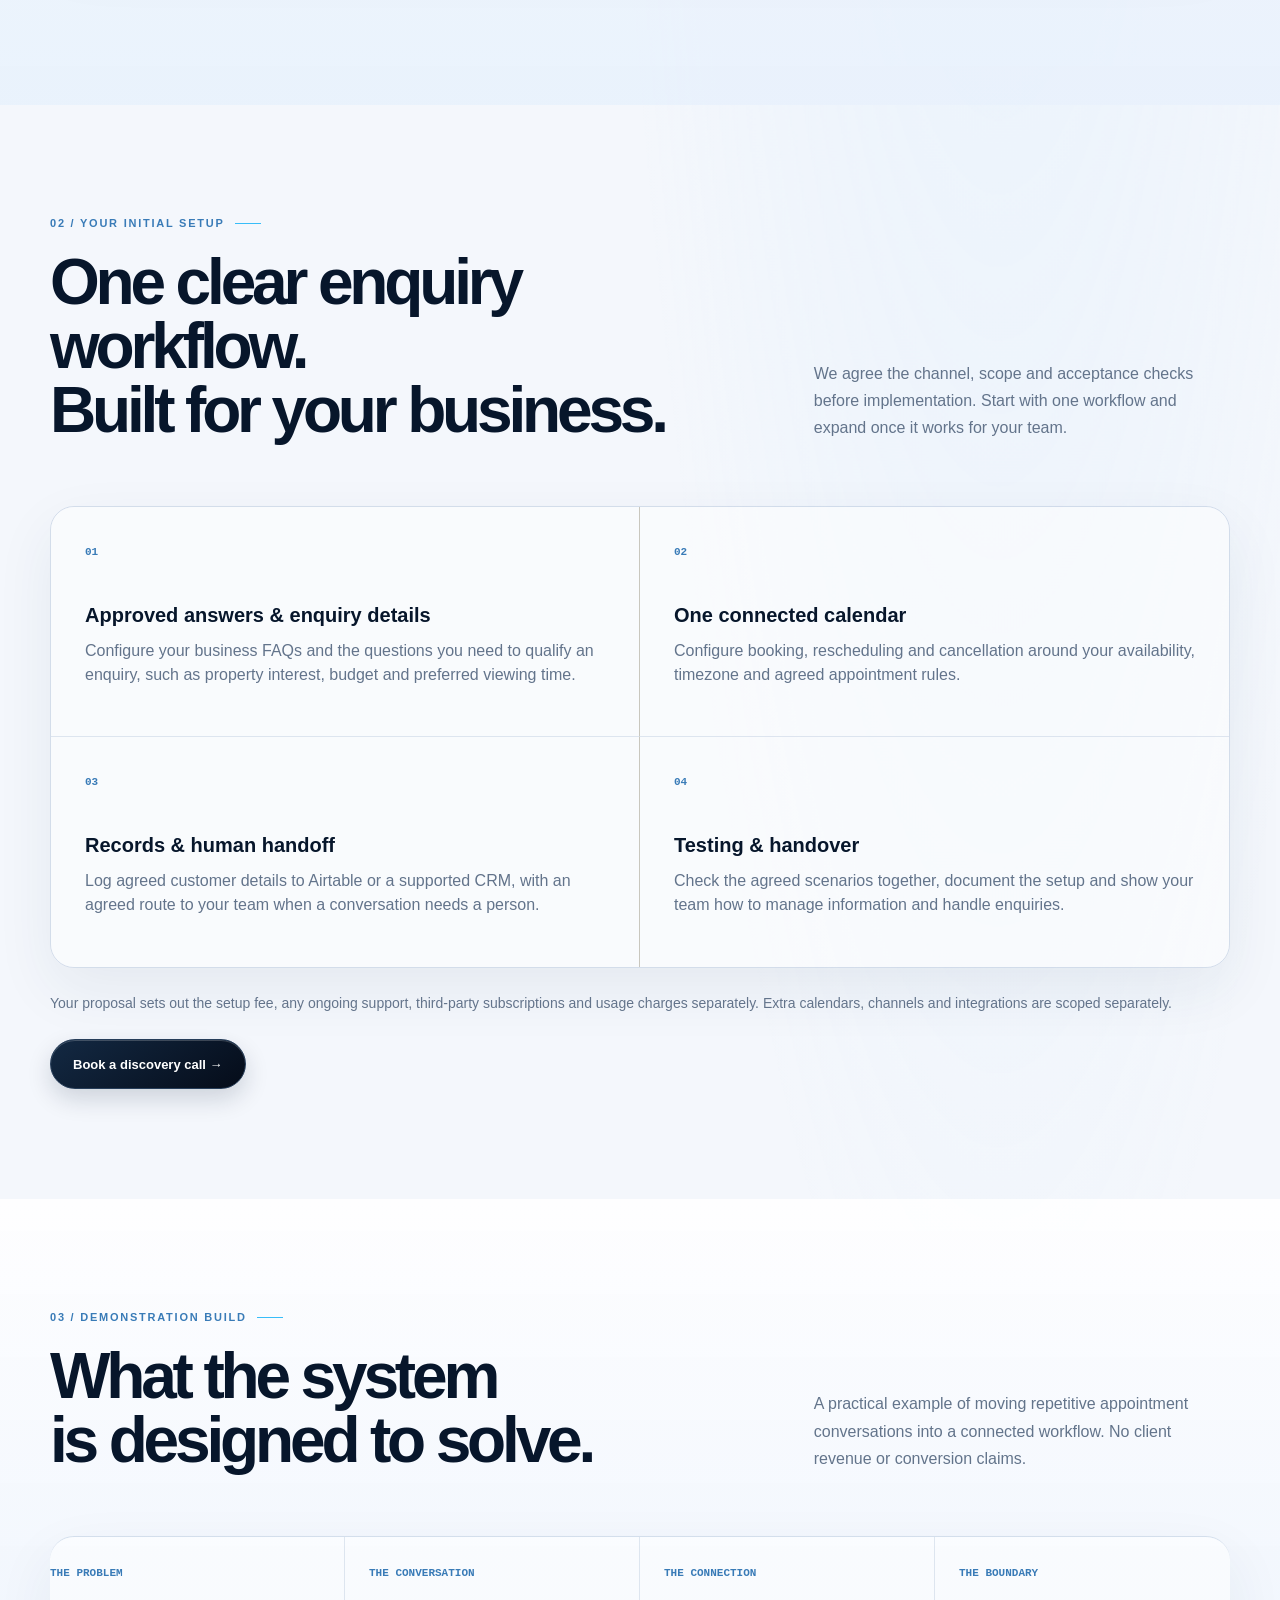
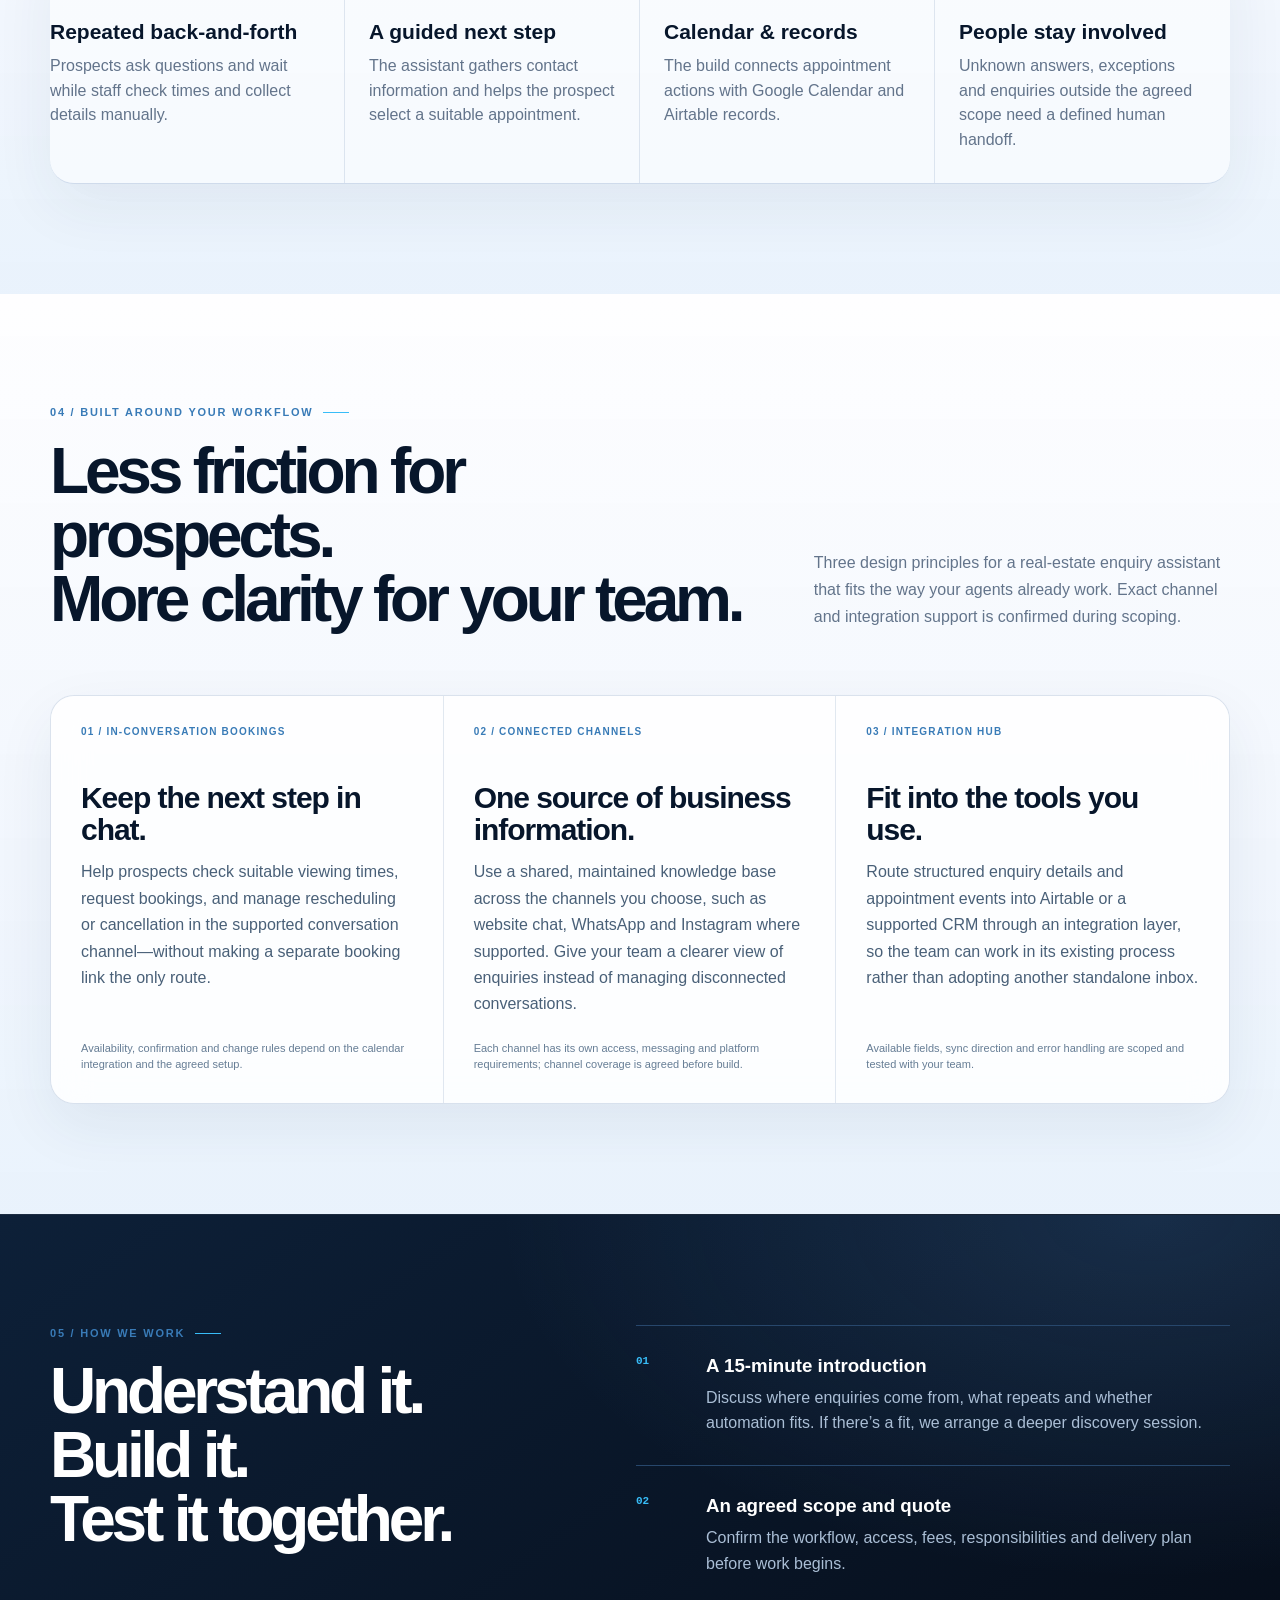
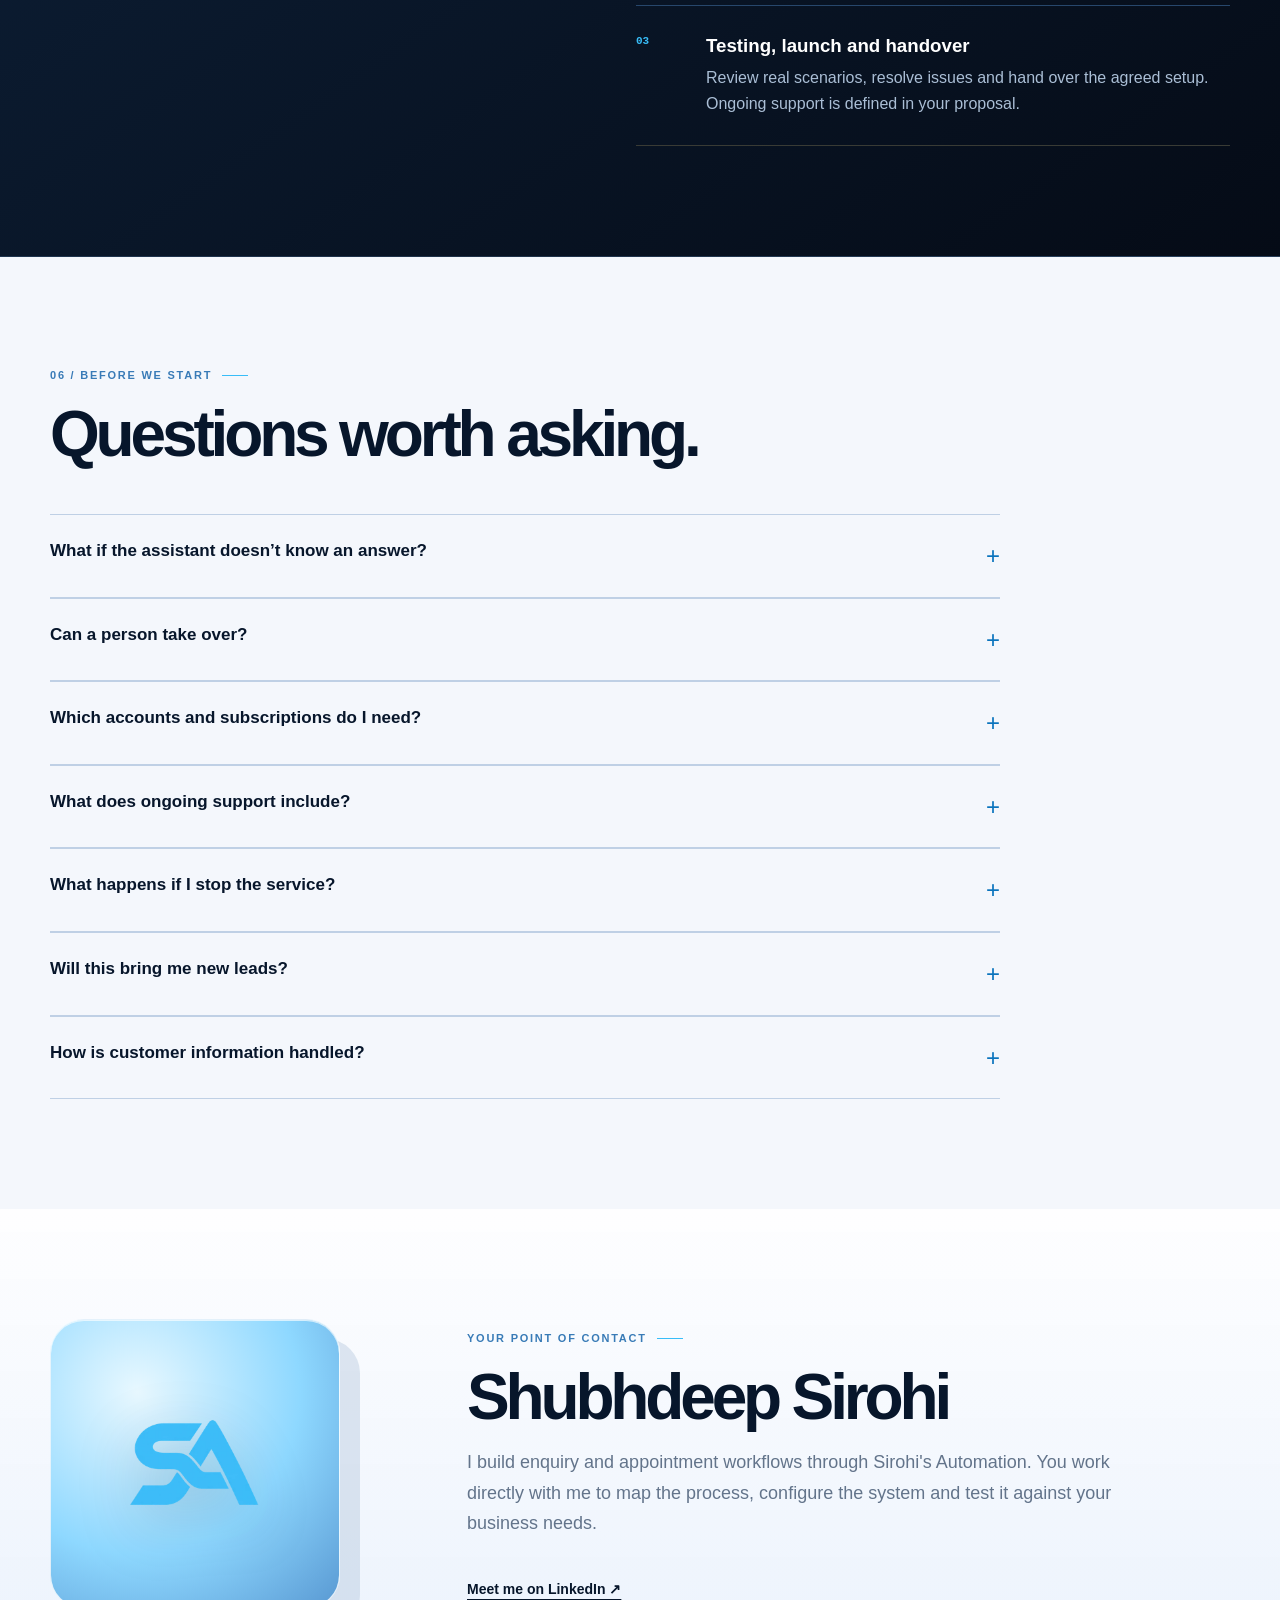
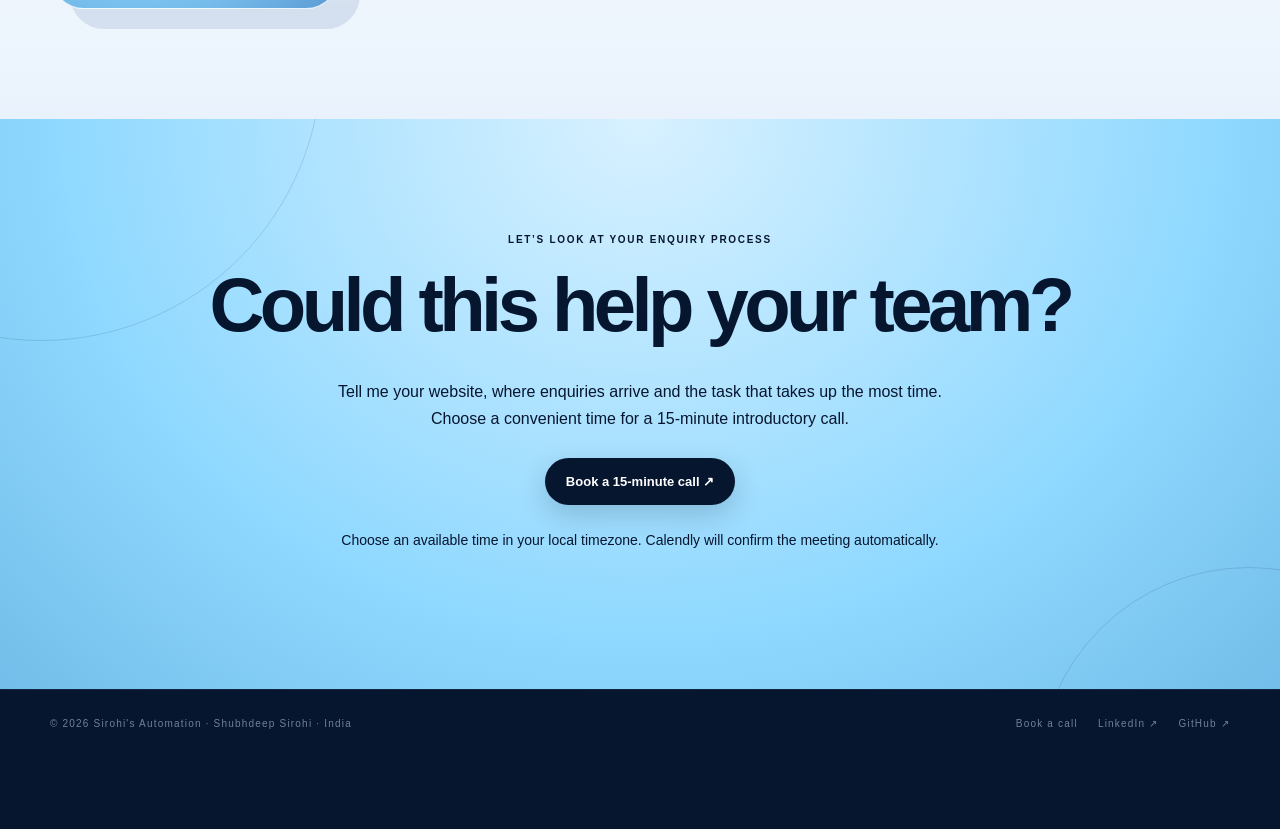
==== commit ba566fe1: "Use original sirohi-logo.webp image as the site logo" ====
--- a/demos.html
+++ b/demos.html
@@ -1,5 +1,5 @@
 <!doctype html>
-<html lang="en"><head><meta charset="utf-8"><meta name="viewport" content="width=device-width,initial-scale=1"><title>Real Estate Enquiry & Appointment Automation | Sirohi's Automation</title><meta name="description" content="AI enquiry answering and viewing appointment workflows for real-estate teams. Watch working WhatsApp demos and discuss a tailored setup."><link rel="canonical" href="https://sirohisautomation.com/"><link rel="stylesheet" href="styles.css?v=real-estate-10"><link rel="icon" type="image/webp" href="sirohi-logo.webp"></head><body><div class="page-noise" aria-hidden="true"></div><a class="skip-link" href="#main">Skip to content</a><header class="site-header"><a class="wordmark" href="index.html"><img class="brand-icon" src="sirohi-logo.webp" alt="" width="48" height="48"><span class="brand-text">Sirohi’s<span>Automation</span></span></a><nav aria-label="Main navigation"><a href="index.html#demo">Demo</a><a href="plans.html">Compare plans</a><a href="index.html#faq">FAQs</a></nav><a class="header-cta" href="https://calendly.com/shubhdeepsirohi/30min" target="_blank" rel="noopener noreferrer">Book a call ↗</a></header><main id="main">
+<html lang="en"><head><meta charset="utf-8"><meta name="viewport" content="width=device-width,initial-scale=1"><title>Real Estate Enquiry & Appointment Automation | Sirohi's Automation</title><meta name="description" content="AI enquiry answering and viewing appointment workflows for real-estate teams. Watch working WhatsApp demos and discuss a tailored setup."><link rel="canonical" href="https://sirohisautomation.com/"><link rel="stylesheet" href="styles.css?v=real-estate-11"><link rel="icon" type="image/webp" href="sirohi-logo.webp"></head><body><div class="page-noise" aria-hidden="true"></div><a class="skip-link" href="#main">Skip to content</a><header class="site-header"><a class="wordmark" href="index.html"><img class="brand-icon" src="sirohi-logo.webp" alt="Sirohi's Automation monogram" width="512" height="512" loading="lazy"><span class="brand-text">Sirohi’s<span>Automation</span></span></a><nav aria-label="Main navigation"><a href="index.html#demo">Demo</a><a href="plans.html">Compare plans</a><a href="index.html#faq">FAQs</a></nav><a class="header-cta" href="https://calendly.com/shubhdeepsirohi/30min" target="_blank" rel="noopener noreferrer">Book a call ↗</a></header><main id="main">
 <section class="hero hero-minimal" id="top">
 <div class="hero-copy">
 <div class="eyebrow"><span></span>AI AUTOMATION FOR REAL ESTATE</div>
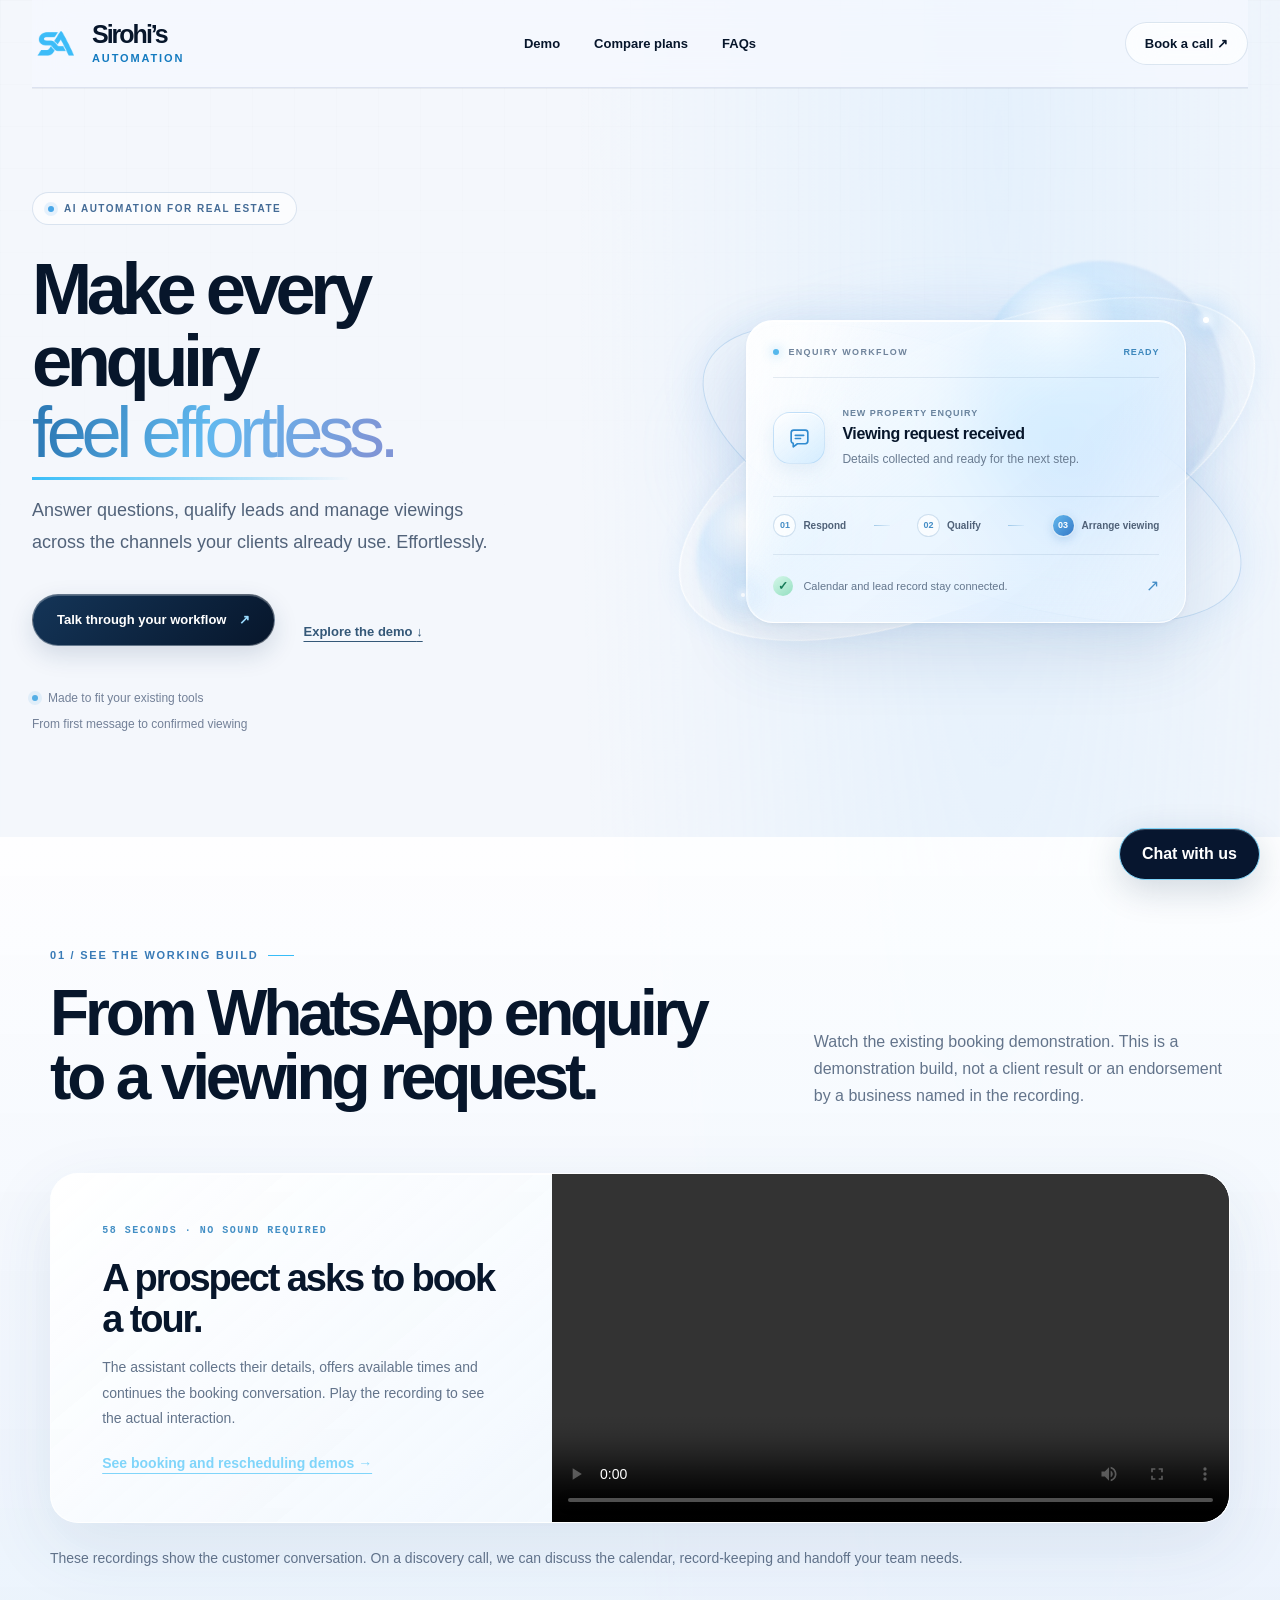
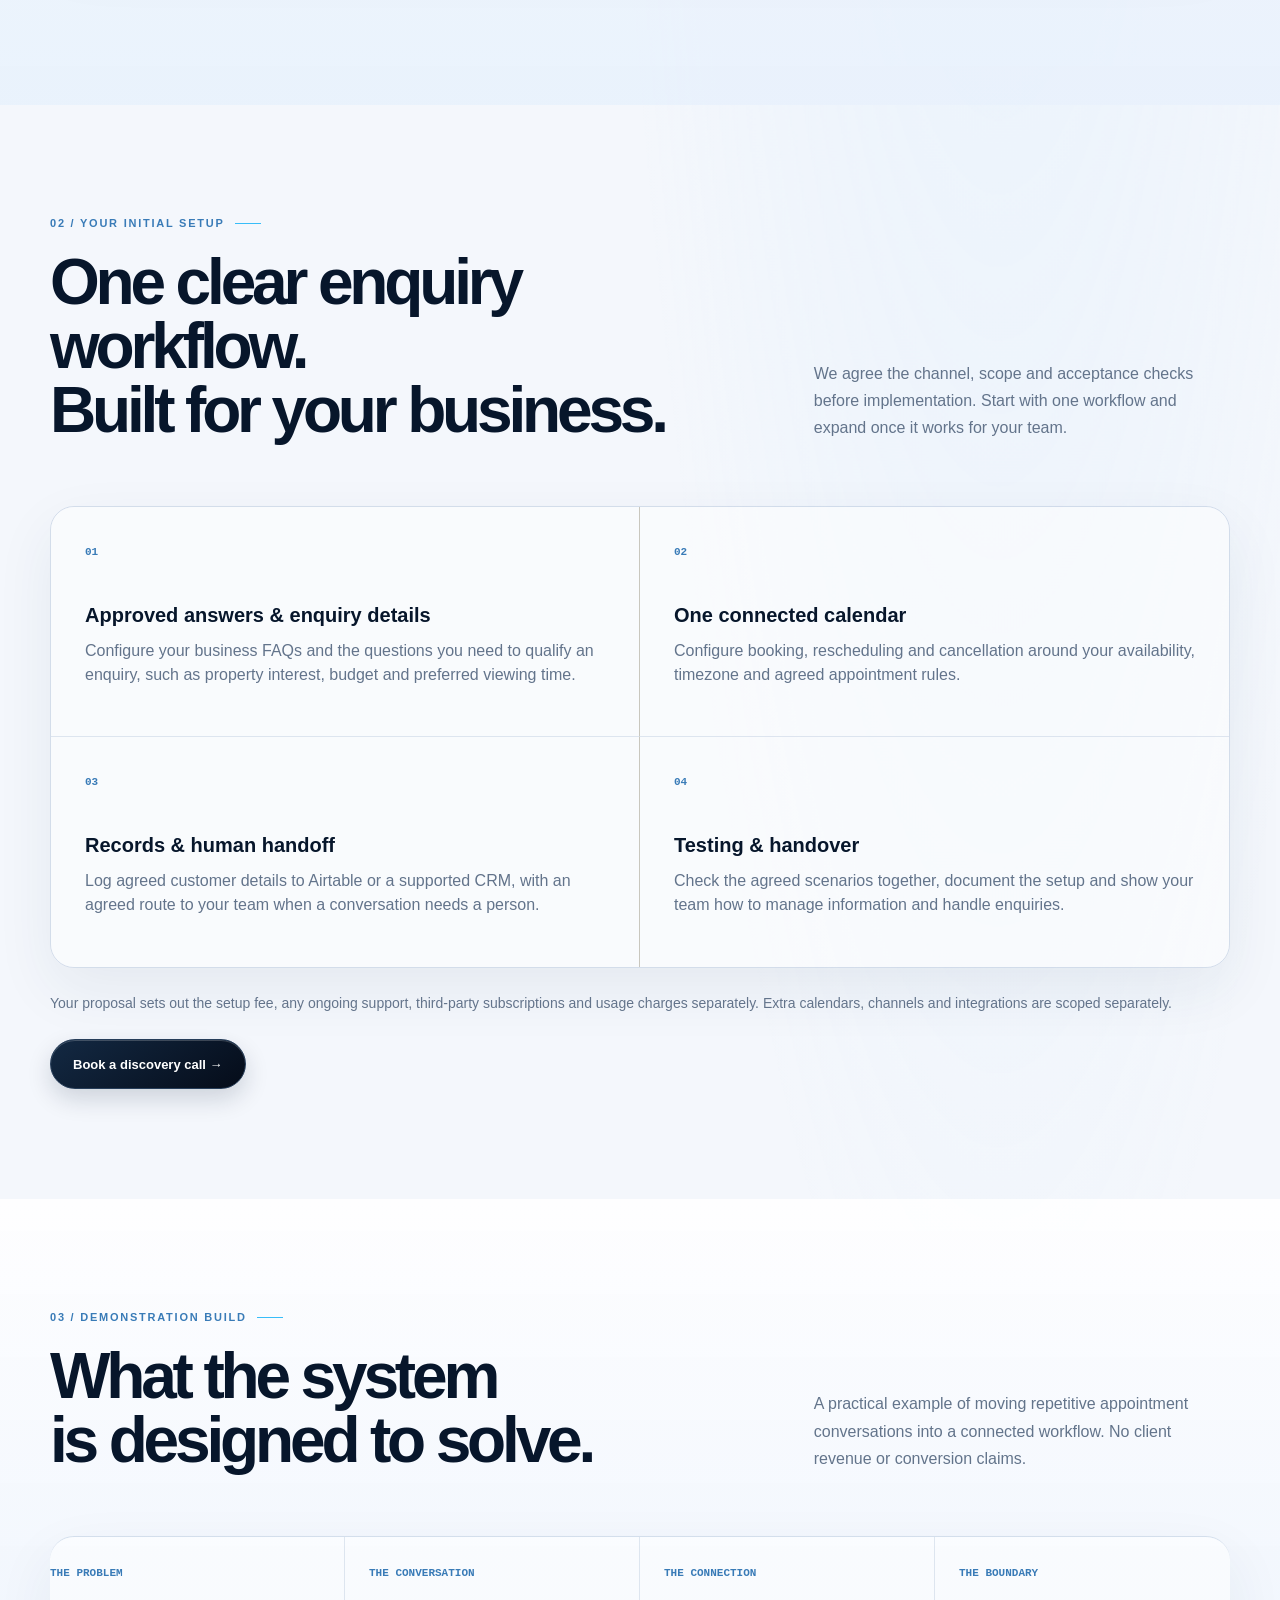
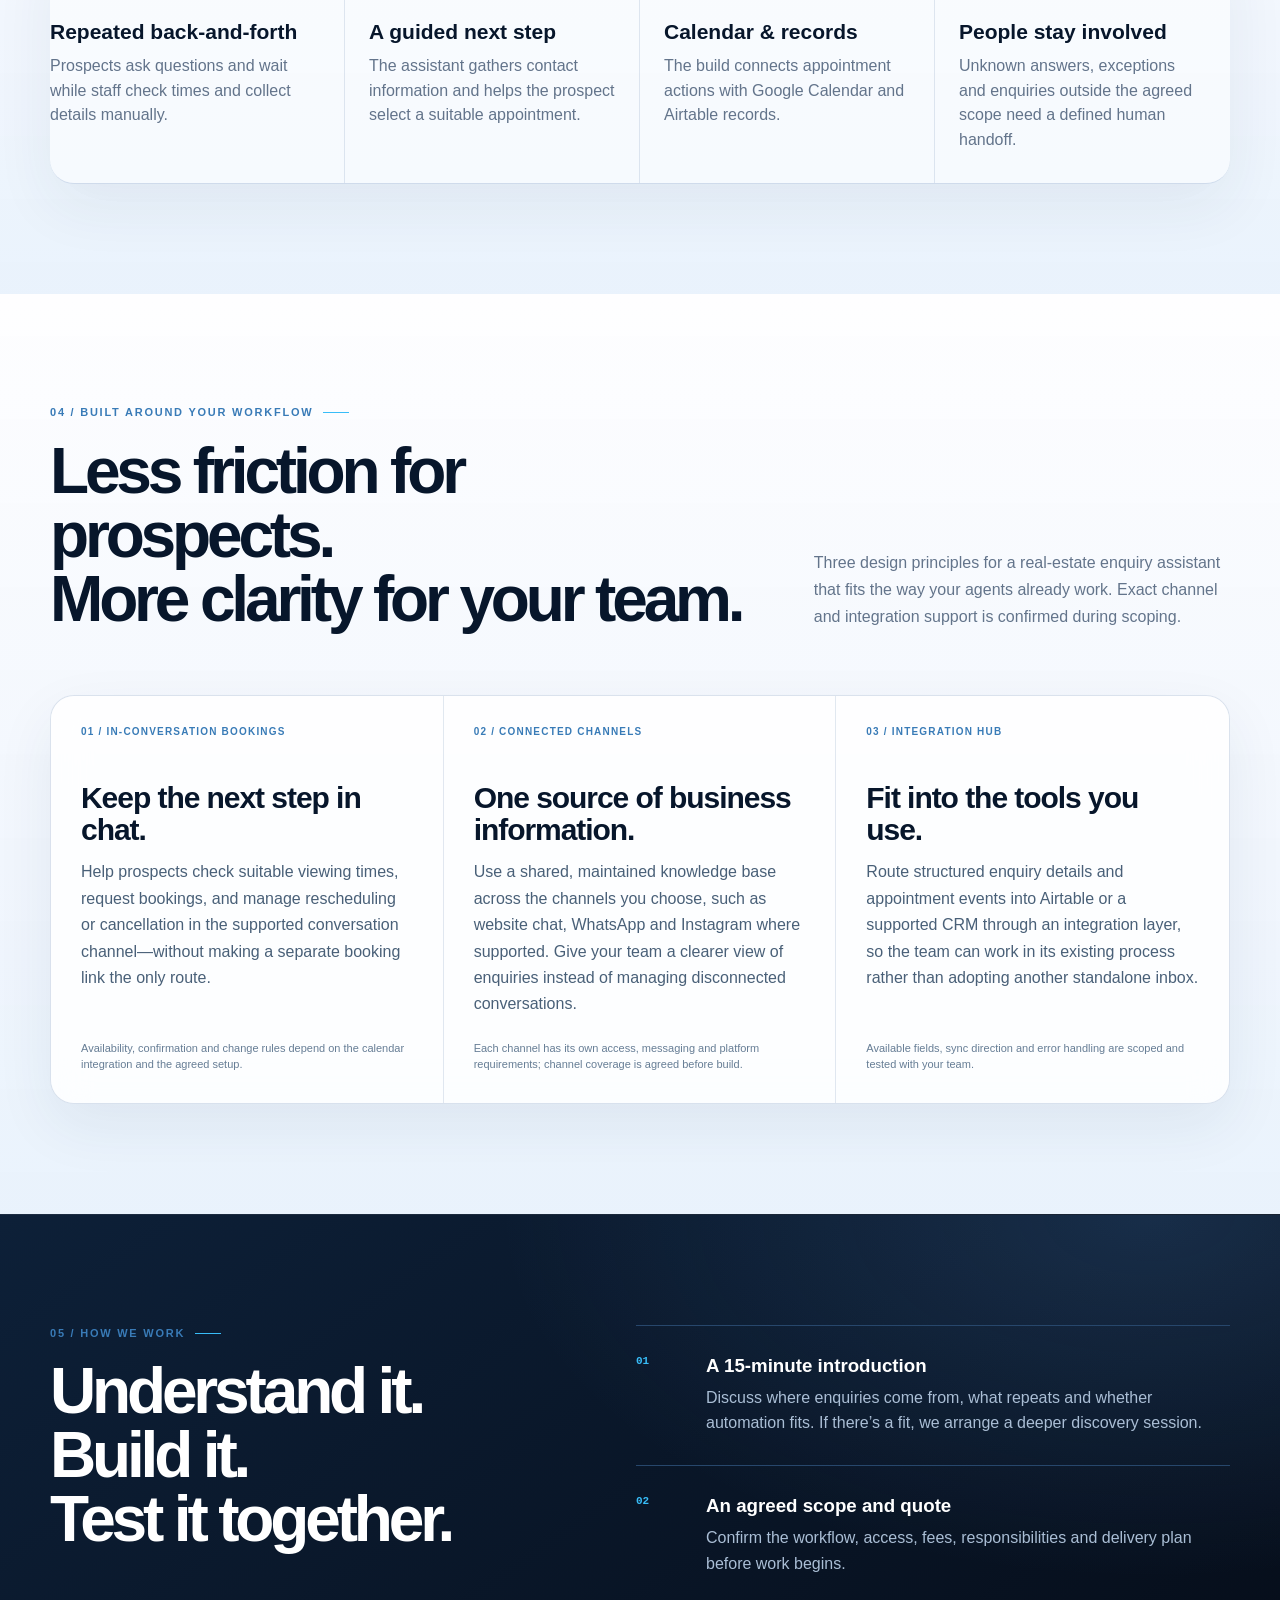
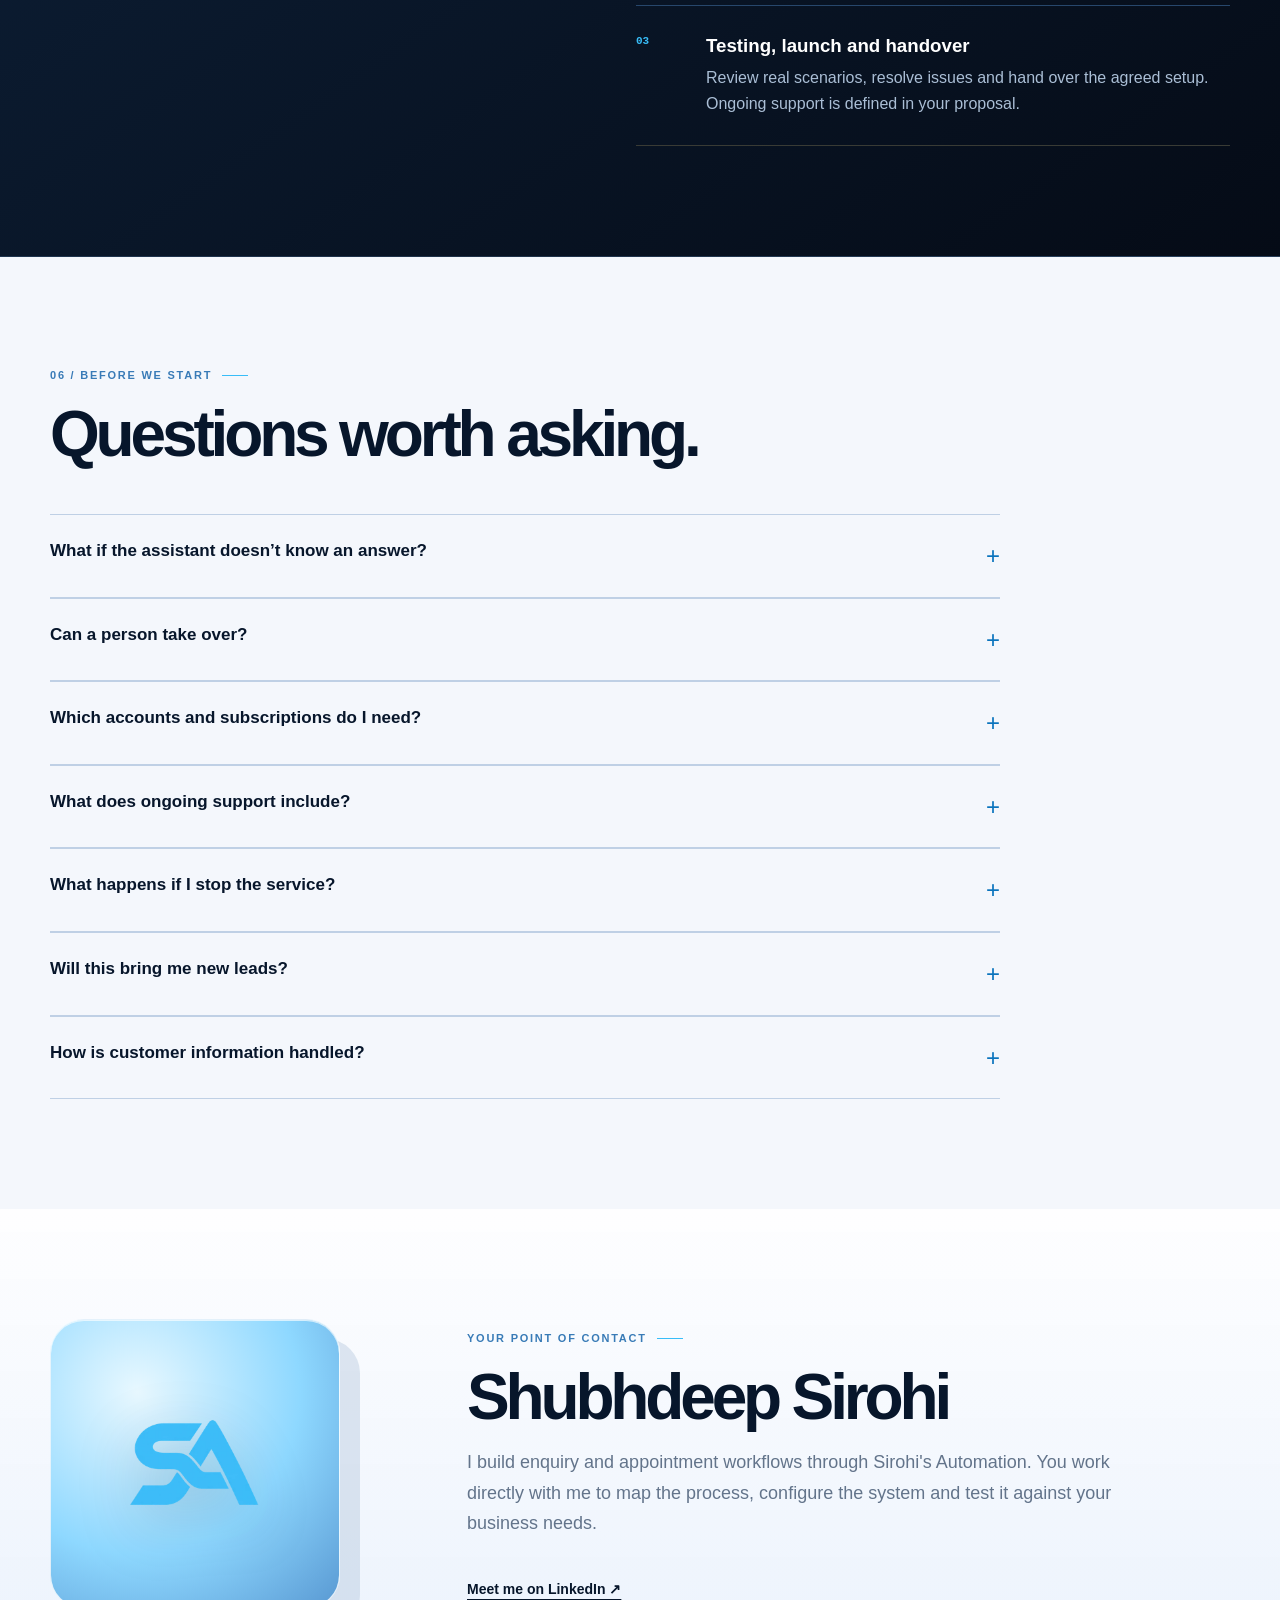
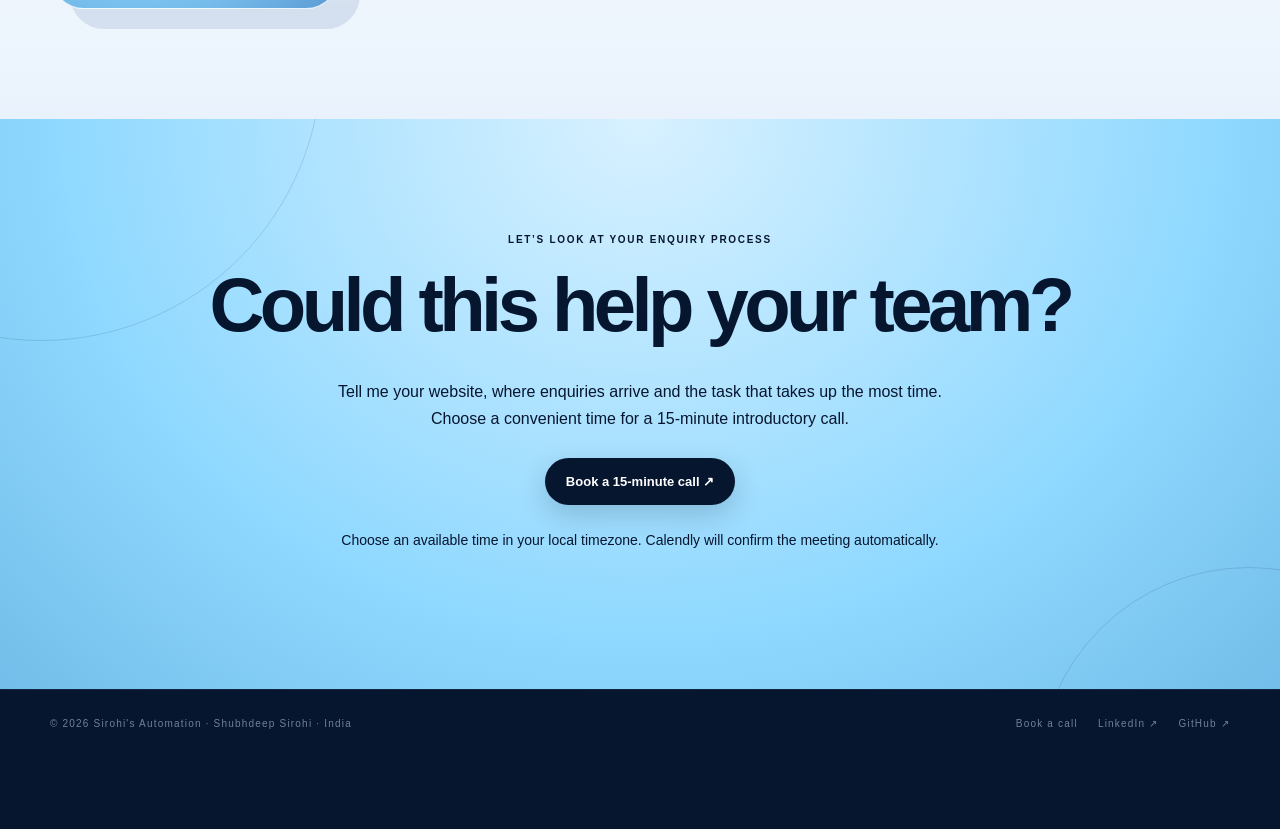
==== commit 25d780b8: "Enhance paragraph with additional emphasis Added 'Effortlessly.' to the end of the paragraph for emp" ====
--- a/demos.html
+++ b/demos.html
@@ -4,7 +4,7 @@
 <div class="hero-copy">
 <div class="eyebrow"><span></span>AI AUTOMATION FOR REAL ESTATE</div>
 <h1>Make every enquiry<br><em>feel effortless.</em></h1>
-<p>Answer questions, qualify leads and manage viewings across the channels your clients already use.</p>
+<p>Answer questions, qualify leads and manage viewings across the channels your clients already use. Effortlessly.</p>
 <div class="hero-actions"><a class="button primary" href="https://calendly.com/shubhdeepsirohi/30min" target="_blank" rel="noopener noreferrer">Talk through your workflow <span aria-hidden="true">↗</span></a><a class="text-link hero-demo-link" href="#demo">Explore the demo <span aria-hidden="true">↓</span></a></div>
 <div class="hero-proof"><span><i></i> Made to fit your existing tools</span><span>From first message to confirmed viewing</span></div>
 </div>
--- a/styles.css
+++ b/styles.css
@@ -262,3 +262,7 @@
 .site-header .brand-text{display:block;color:#07162b;font-size:25px;font-weight:900;letter-spacing:-.08em;line-height:1}
 .site-header .brand-text span{display:block;margin-top:5px;color:#147bc0;font-size:11px;font-weight:850;letter-spacing:.17em;line-height:1.1;text-transform:uppercase}
 @media(max-width:540px){.site-header .wordmark{gap:8px}.site-header .brand-icon{width:40px;height:40px;flex-basis:40px}.site-header .brand-text{font-size:22px}.site-header .brand-text span{font-size:9px;letter-spacing:.14em;margin-top:4px}}
+
+/* Use the provided sirohi-logo.webp asset as the brand mark; preserve its proportions. */
+.site-header .brand-icon{width:48px;height:48px;flex:0 0 48px;object-fit:contain;background:transparent;border:0;border-radius:0;filter:none}
+@media(max-width:540px){.site-header .brand-icon{width:40px;height:40px;flex-basis:40px}}
